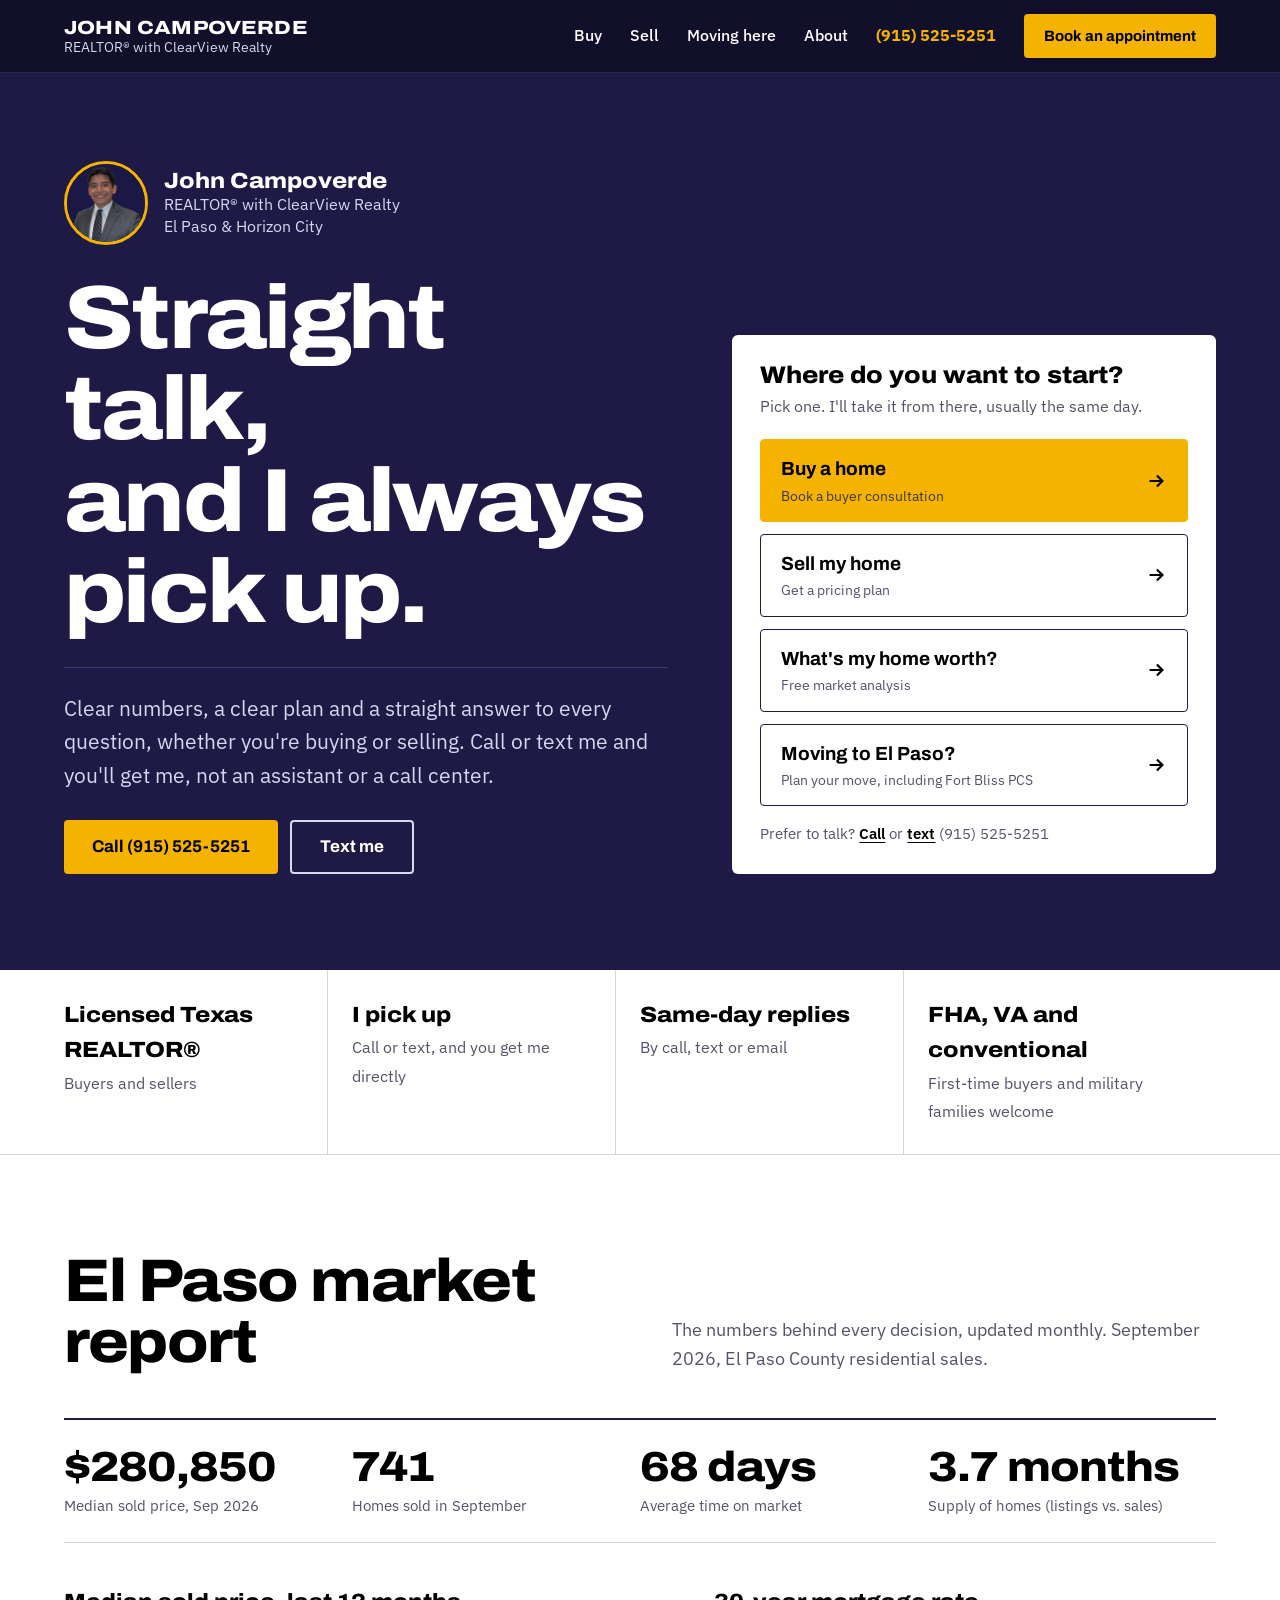
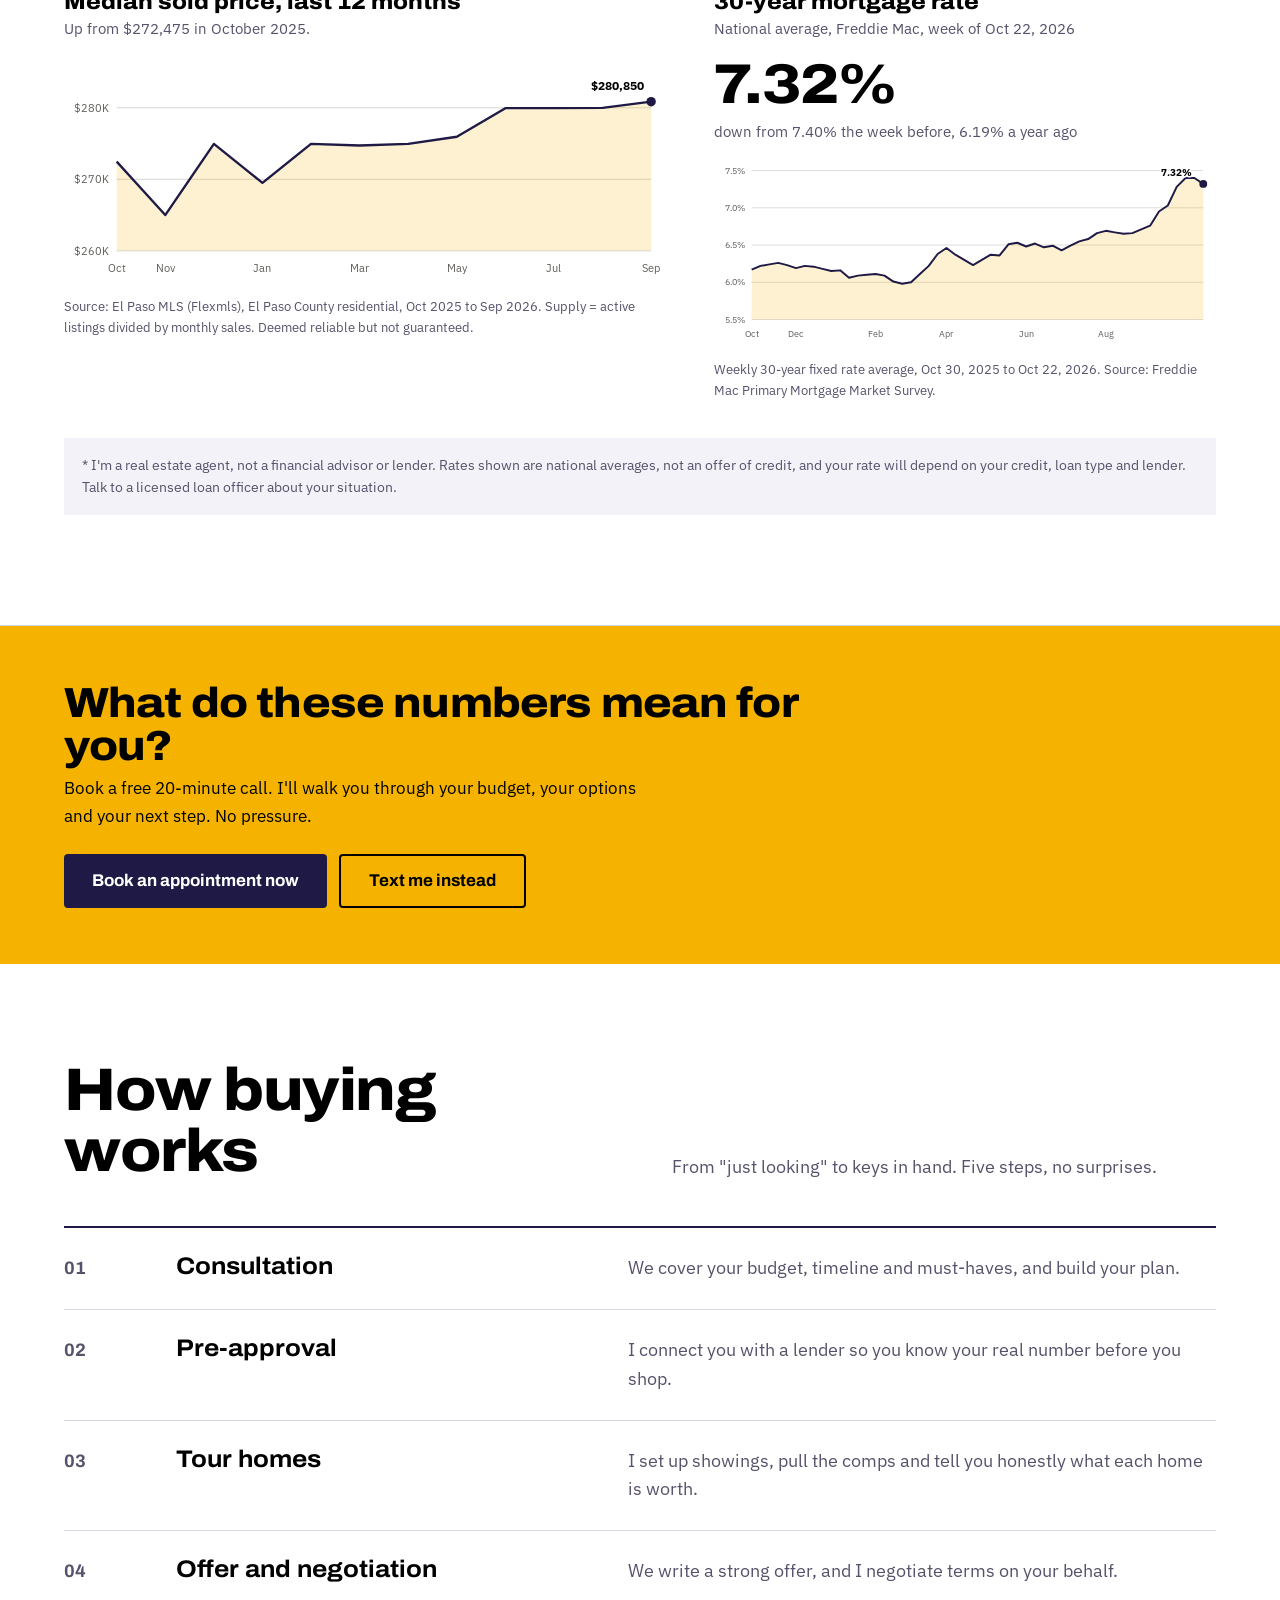
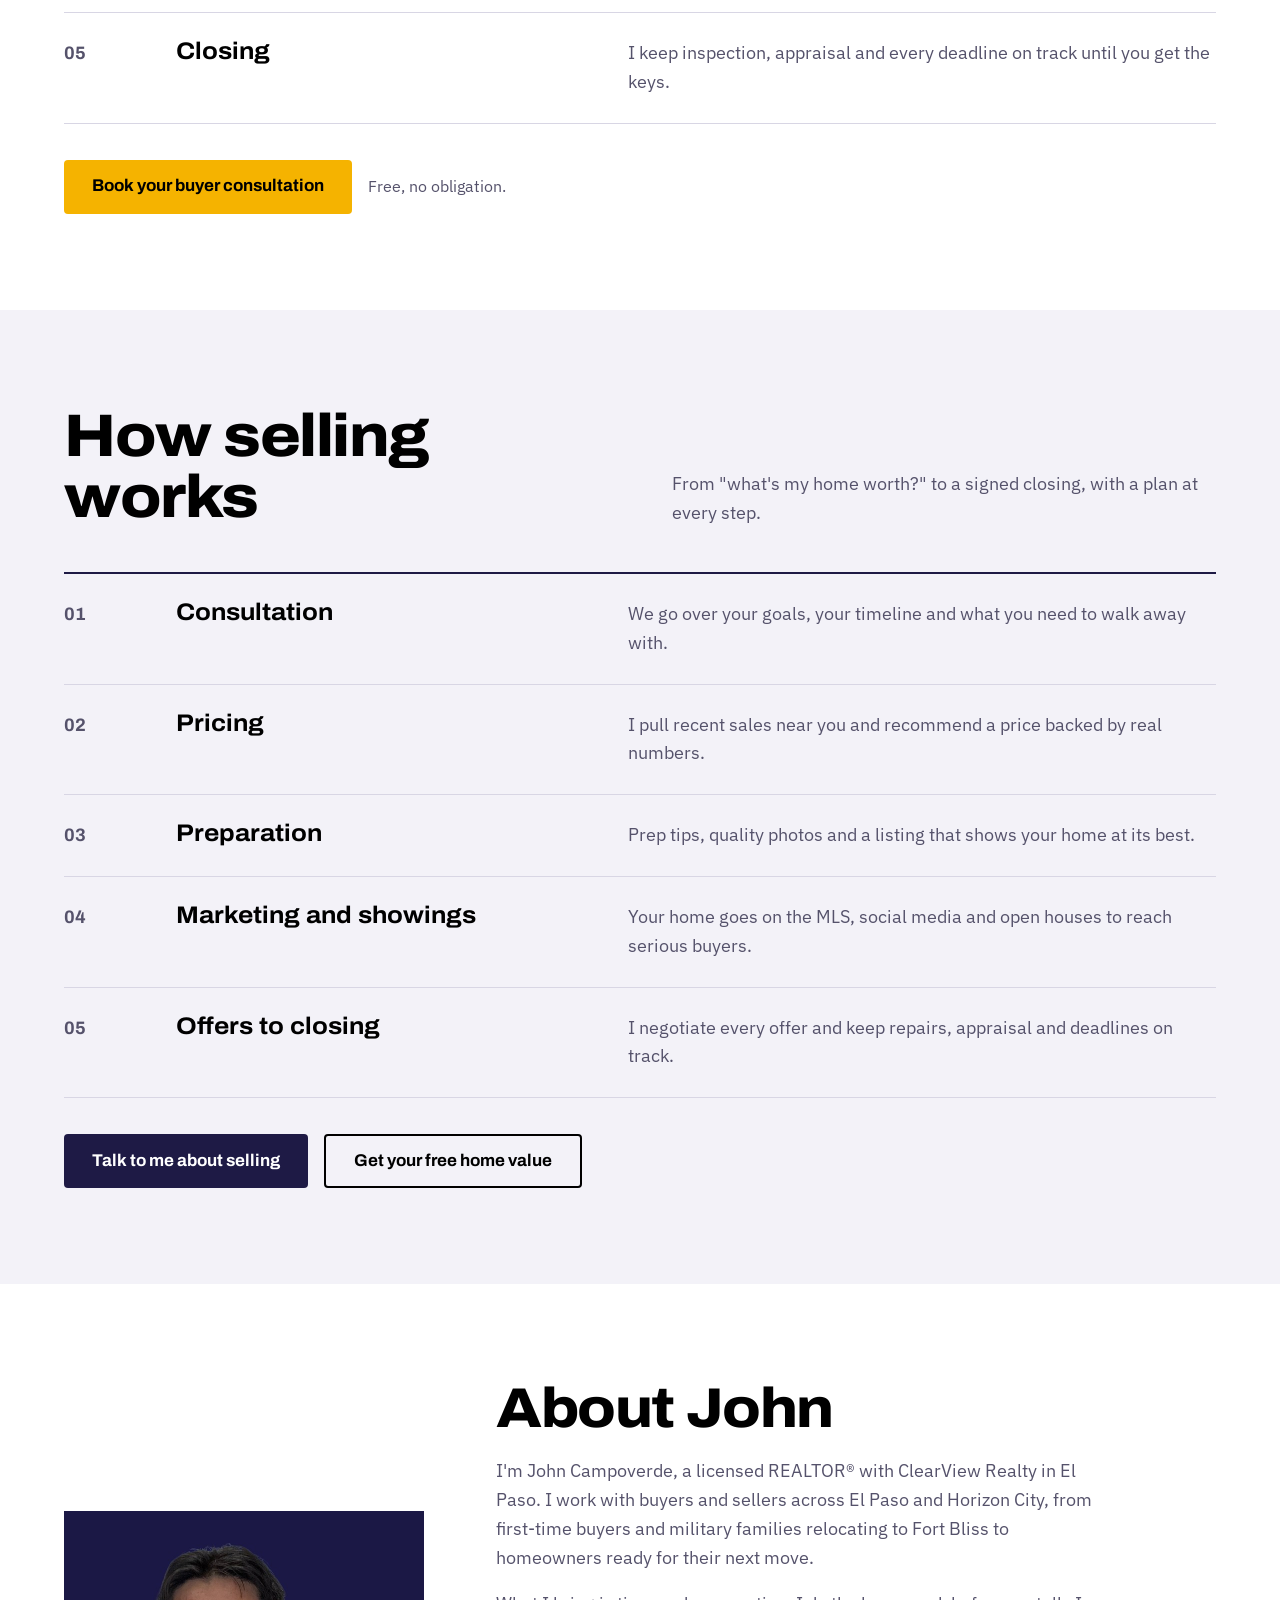
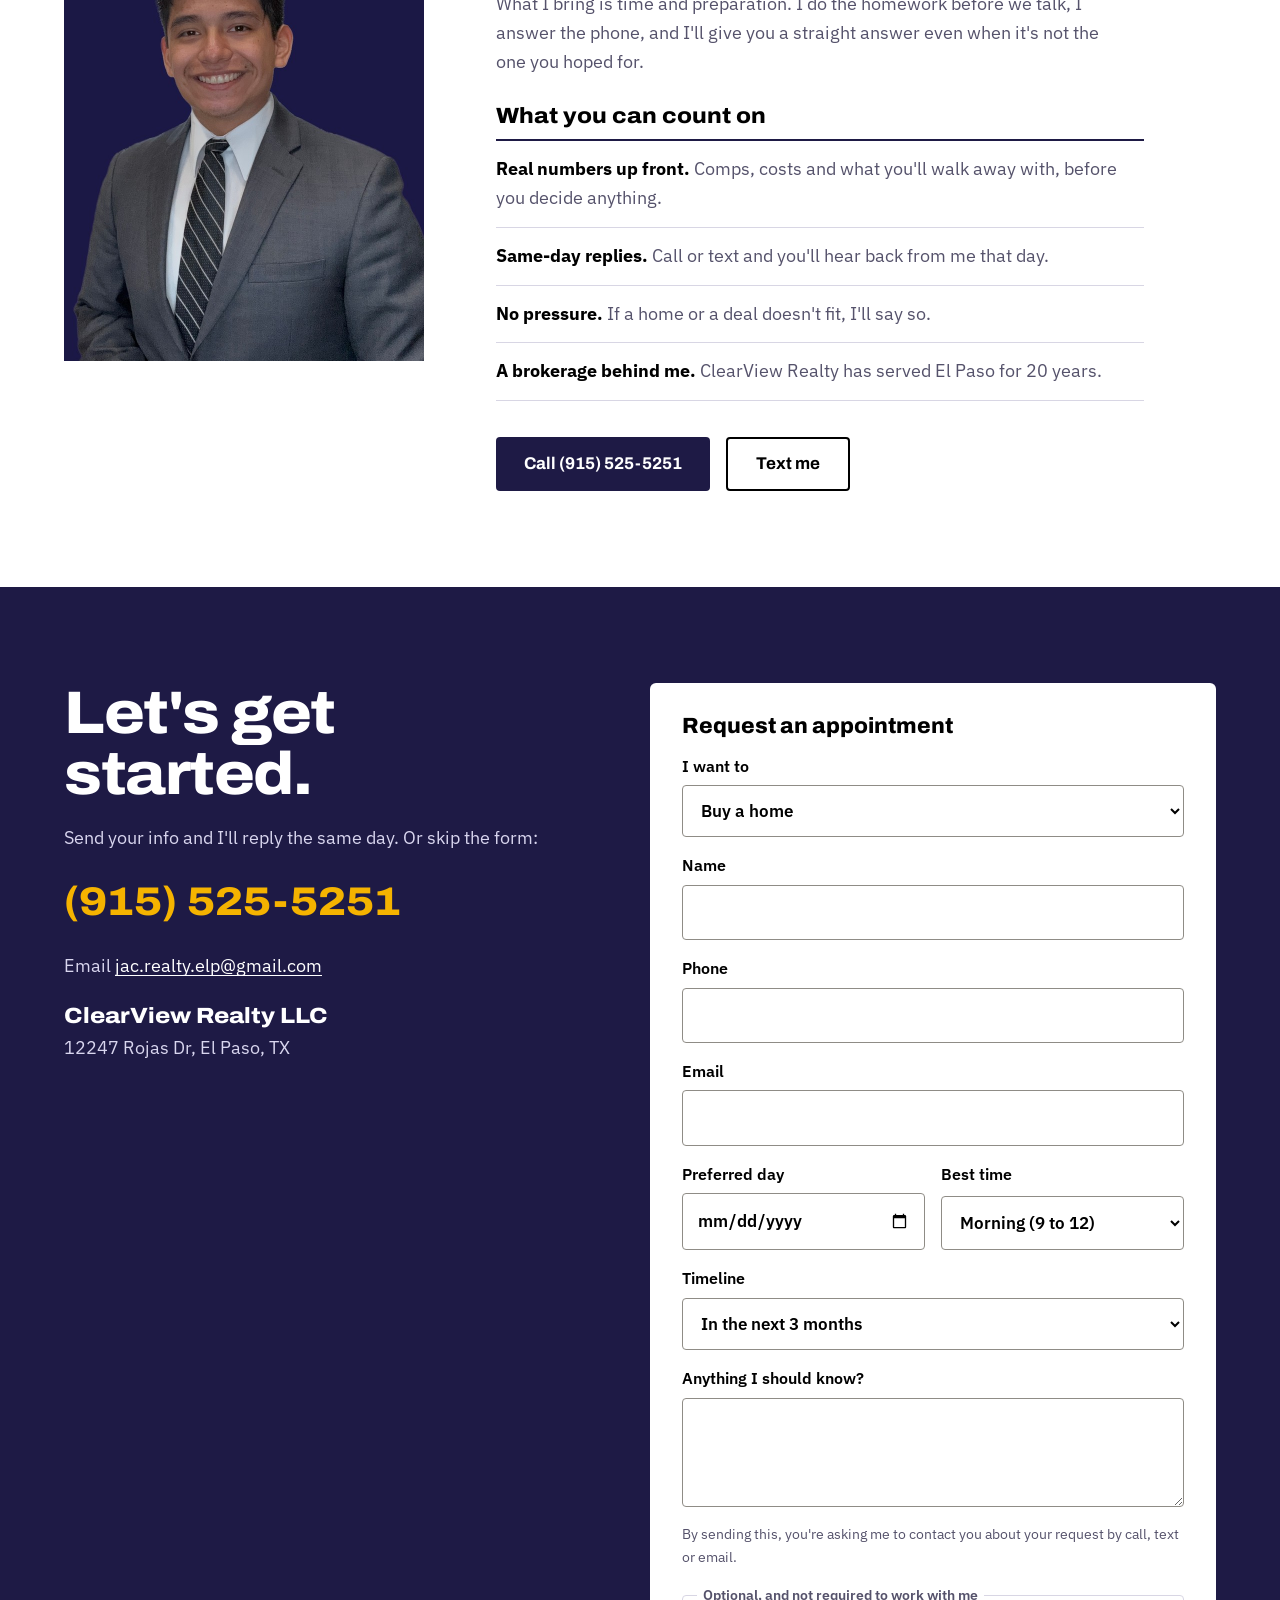
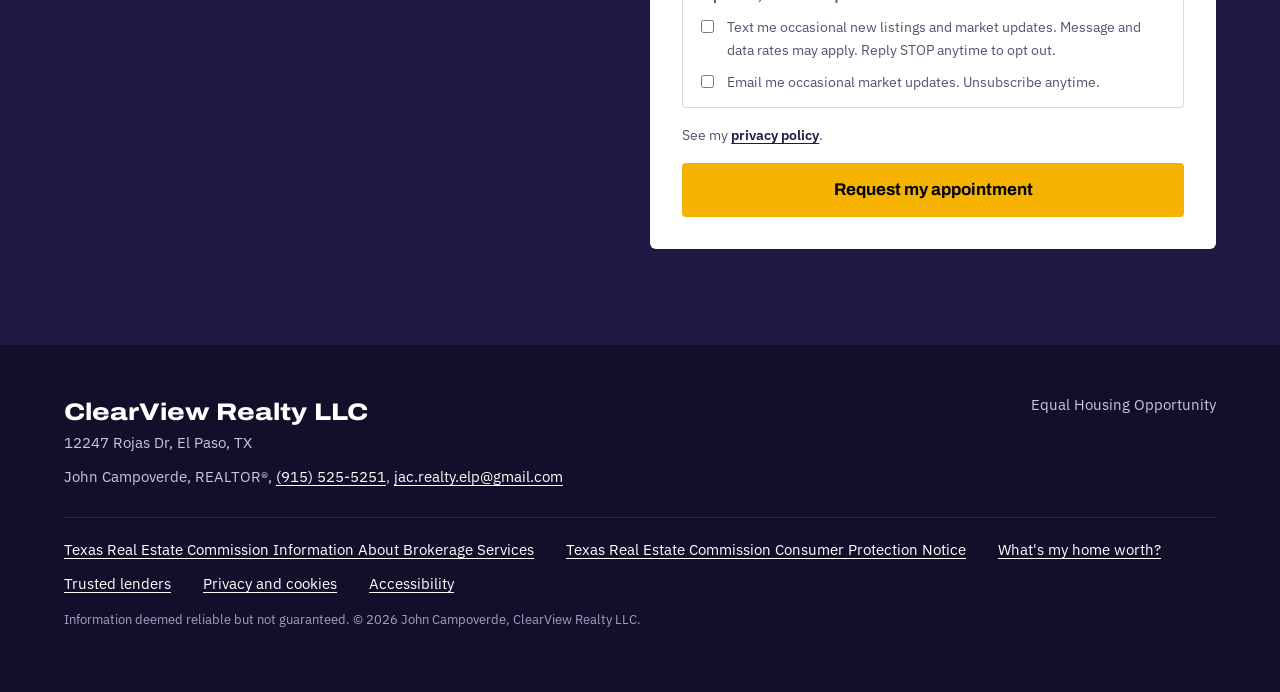
==== index.html @ 7294547d "Merge stage-1-human into stage-2-pathways Co-Authored-By: Claude Opus 5.5 <noreply@anthropic.com> Cl" ====
<!doctype html>
<html lang="en">
<head>
<meta charset="utf-8">
<meta name="viewport" content="width=device-width, initial-scale=1">
<title>John Campoverde | El Paso REALTOR® | ClearView Realty</title>
<meta name="description" content="John Campoverde, REALTOR® with ClearView Realty, helps buyers and sellers across El Paso and Horizon City. Call or text (915) 525-5251.">
<meta name="theme-color" content="#1E1A45">
<link rel="canonical" href="https://campoverdeestates.com/">
<meta property="og:title" content="John Campoverde, REALTOR® with ClearView Realty">
<meta property="og:description" content="Buying or selling in El Paso? Clear numbers, a clear plan and a straight answer to every question.">
<meta property="og:url" content="https://campoverdeestates.com/">
<meta property="og:type" content="website">
<meta property="og:image" content="https://campoverdeestates.com/headshot.jpg">
<meta property="og:image:alt" content="John Campoverde, REALTOR® with ClearView Realty">
<meta name="twitter:card" content="summary">
<link rel="icon" href="/favicon.svg" type="image/svg+xml">
<script>document.documentElement.classList.add("js")</script>
<link rel="preconnect" href="https://fonts.googleapis.com">
<link rel="preconnect" href="https://fonts.gstatic.com" crossorigin>
<link href="https://fonts.googleapis.com/css2?family=Archivo:wdth,wght@100..125,500..800&family=IBM+Plex+Sans:wght@400;500;600&display=swap" rel="stylesheet">
<script type="application/ld+json">
{
  "@context": "https://schema.org",
  "@type": "RealEstateAgent",
  "name": "John Campoverde, ClearView Realty",
  "telephone": "+1-915-525-5251",
  "image": "https://campoverdeestates.com/headshot.jpg",
  "email": "jac.realty.elp@gmail.com",
  "address": {"@type": "PostalAddress", "streetAddress": "12247 Rojas Dr", "addressLocality": "El Paso", "addressRegion": "TX", "addressCountry": "US"},
  "areaServed": ["El Paso, TX", "Horizon City, TX"],
  "url": "https://campoverdeestates.com/",
  "parentOrganization": {"@type": "RealEstateAgent", "name": "ClearView Realty", "url": "https://www.clearviewep.com/"}
}
</script>
<style>
:root{
  --black:#000000;
  --white:#ffffff;
  --stone:#F3F2F8;
  --rule:#d8d6e4;
  --gray:#55526b;
  --go:#f5b300;
  --go-hover:#ffc533;
  --indigo:#1E1A45;
  --deep:#120F2B;
  --lav:#d9d6ef;
}
*{box-sizing:border-box}
html{scroll-behavior:smooth}
@media (prefers-reduced-motion:reduce){html{scroll-behavior:auto}}
body{margin:0;font-family:'IBM Plex Sans',system-ui,sans-serif;font-size:18px;line-height:1.6;color:var(--black);background:var(--white)}
h1,h2,h3{font-family:'Archivo','IBM Plex Sans',sans-serif;margin:0;line-height:1.02}
a{color:var(--black);text-underline-offset:3px}
:focus-visible{outline:3px solid var(--go);outline-offset:3px}
.wrap{max-width:1200px;margin:0 auto;padding:0 24px}
.skip{position:absolute;left:-999px}.skip:focus{left:12px;top:12px;background:#fff;padding:8px 12px;z-index:30}

.btn{display:inline-flex;align-items:center;justify-content:center;min-height:54px;padding:10px 28px;font-family:'Archivo',sans-serif;font-weight:700;font-size:17px;text-decoration:none;border:0;border-radius:4px;cursor:pointer;text-align:center;line-height:1.2}
.btn-go{background:var(--go);color:var(--black)}
.btn-go:hover{background:var(--go-hover)}
.btn-black{background:var(--indigo);color:var(--white)}
.btn-black:hover{background:#2E2866}

header{background:var(--deep);color:var(--white);position:sticky;top:0;z-index:20;border-bottom:1px solid #2a2552}
.nav{display:flex;align-items:center;justify-content:space-between;gap:20px;min-height:72px;flex-wrap:wrap}
.brand{color:var(--white);text-decoration:none;display:flex;flex-direction:column;line-height:1.15}
.brand strong{font-family:'Archivo',sans-serif;font-stretch:118%;font-weight:800;font-size:19px;letter-spacing:.01em}
.brand span{font-size:14px;color:var(--lav)}
.nav nav{display:flex;align-items:center;gap:28px}
.nav nav a.link{color:var(--white);text-decoration:none;font-size:16px;font-weight:500}
.nav nav a.link:hover{text-decoration:underline}
.nav nav a.phone-link{font-weight:700;color:var(--go)}
.nav .btn{min-height:44px;padding:8px 20px;font-size:15px}

.hero{background:var(--indigo);color:var(--white);padding:88px 0 96px}
.hero .wrap{display:grid;grid-template-columns:minmax(0,1.25fr) minmax(0,1fr);gap:64px;align-items:end}
@media (max-width:900px){.hero .wrap{grid-template-columns:1fr;gap:44px}}
.hero h1{font-stretch:112%;font-weight:800;font-size:clamp(46px,7vw,92px);letter-spacing:-.03em}
.hero .lead{font-size:clamp(18px,1.8vw,21px);color:var(--lav);max-width:32em;margin:28px 0 0;padding-top:24px;border-top:1px solid #3b3670}
.byline{display:flex;align-items:center;gap:16px;margin-bottom:28px}
.byline img{width:84px;height:84px;border-radius:50%;object-fit:cover;object-position:50% 22%;border:3px solid var(--go);flex:0 0 auto}
.byline strong{display:block;font-family:'Archivo',sans-serif;font-stretch:112%;font-weight:800;font-size:22px;line-height:1.15}
.byline span{display:block;color:var(--lav);font-size:16px;line-height:1.35}
.hero-acts{display:flex;flex-wrap:wrap;gap:12px;margin-top:28px}
.btn-ghost{background:transparent;color:var(--white);border:2px solid var(--lav)}
.btn-ghost:hover{background:rgba(255,255,255,.08)}
@media (max-width:760px){.hero{padding:40px 0 56px}.byline img{width:72px;height:72px}.hero-acts .btn{white-space:nowrap;padding:10px 16px}.hero-acts .btn-go{flex:1}}

.quick{background:var(--white);color:var(--black);border-radius:6px;padding:28px}
.quick h2{font-size:24px;font-weight:800;font-stretch:110%}
.quick p{margin:6px 0 20px;color:var(--gray);font-size:16px}
.choices{display:grid;gap:12px}
.choice{display:flex;align-items:center;justify-content:space-between;gap:16px;min-height:64px;padding:14px 20px;border:1.5px solid var(--indigo);border-radius:4px;text-decoration:none;color:var(--black);font-family:'Archivo',sans-serif;font-weight:700;font-size:19px;background:var(--white)}
.choice small{display:block;font-family:'IBM Plex Sans',sans-serif;font-weight:400;font-size:14px;color:var(--gray)}
.choice:hover{background:var(--stone)}
.choice.primary{background:var(--go);border-color:var(--go)}
.choice.primary small{color:#3d3a33}
.choice.primary:hover{background:var(--go-hover)}
.choice svg{flex:0 0 22px;width:22px;height:22px}
.quick .call{margin-top:16px;margin-bottom:0;font-size:15px;color:var(--gray)}
.quick .call a{font-weight:600;color:var(--black)}

.facts{border-bottom:1px solid var(--rule)}
.facts ul{list-style:none;margin:0;padding:0;display:grid;grid-template-columns:repeat(auto-fit,minmax(220px,1fr))}
.facts li{padding:28px 24px 28px 0;border-right:1px solid var(--rule);margin-right:24px}
.facts li:last-child{border-right:0}
@media (max-width:700px){.facts li{border-right:0;border-bottom:1px solid var(--rule);margin-right:0}.facts li:last-child{border-bottom:0}}
.facts b{display:block;font-family:'Archivo',sans-serif;font-stretch:112%;font-size:22px;font-weight:800}
.facts span{color:var(--gray);font-size:16px}


/* market report */
.market{border-bottom:1px solid var(--rule)}
.stats{display:grid;grid-template-columns:repeat(auto-fit,minmax(200px,1fr));gap:0;border-top:2px solid var(--indigo);margin-bottom:48px}
.stat{padding:24px 24px 24px 0;border-bottom:1px solid var(--rule)}
.stat b{display:block;font-family:'Archivo',sans-serif;font-stretch:112%;font-weight:800;font-size:clamp(30px,3.6vw,42px);letter-spacing:-.02em;line-height:1.1}
.stat span{display:block;color:var(--gray);font-size:15px;margin-top:4px}
.charts{display:grid;grid-template-columns:minmax(0,1.2fr) minmax(0,1fr);gap:48px}
@media (max-width:900px){.charts{grid-template-columns:1fr}}
.charts h3{font-size:22px;font-weight:800;font-stretch:108%;margin-bottom:4px}
.charts .note{color:var(--gray);font-size:15px;margin:0 0 16px}
.rate{font-family:'Archivo',sans-serif;font-stretch:112%;font-weight:800;font-size:clamp(40px,5vw,56px);letter-spacing:-.02em;line-height:1}
.rate small{display:block;margin-top:8px;line-height:1.4;font-family:'IBM Plex Sans',sans-serif;font-size:15px;font-weight:400;color:var(--gray);letter-spacing:0;margin-left:0}
.why{margin:18px 0 0;padding-left:20px;color:var(--gray);font-size:16px}
.why li{margin-bottom:8px}
.fred{width:100%;height:auto;display:block;margin-top:16px;border:1px solid var(--rule)}
.source{font-size:13px;color:var(--gray);margin:14px 0 0}
.disclaimer{margin-top:36px;padding:16px 18px;background:var(--stone);font-size:14px;color:var(--gray)}


/* motion: three deliberate moments, all off for reduced motion and without JS */
.reveal span{display:block}
.choice svg{transition:transform .18s ease}
.choice:hover svg,.choice:focus-visible svg{transform:translateX(4px)}
@media (prefers-reduced-motion:no-preference){
  .js .reveal span{opacity:0;transform:translateY(28px);animation:rise .7s cubic-bezier(.2,.7,.2,1) forwards}
  .js .reveal span:nth-child(2){animation-delay:.12s}
  .js .reveal span:nth-child(3){animation-delay:.24s}
  .js .slide-in{opacity:0;transform:translateY(20px);animation:rise .7s cubic-bezier(.2,.7,.2,1) .45s forwards}
  @keyframes rise{to{opacity:1;transform:none}}
  .js .draw-line{stroke-dasharray:1;stroke-dashoffset:1;transition:stroke-dashoffset 1.6s cubic-bezier(.4,0,.2,1)}
  .js .draw-area{opacity:0;transition:opacity .8s ease .9s}
  .js .draw-dot{opacity:0;transition:opacity .3s ease 1.5s}
  .js .in-view .draw-line{stroke-dashoffset:0}
  .js .in-view .draw-area,.js .in-view .draw-dot{opacity:1}
}

section{padding:96px 0}
@media (max-width:760px){section{padding:64px 0}.head{margin-bottom:28px}}
.head{display:grid;grid-template-columns:minmax(0,1fr) minmax(0,1fr);gap:24px 64px;align-items:end;margin-bottom:44px}
@media (max-width:800px){.head{grid-template-columns:1fr}}
.head h2{font-stretch:110%;font-weight:800;font-size:clamp(36px,5vw,60px);letter-spacing:-.025em}
.head p{margin:0;color:var(--gray);max-width:30em}
.process{list-style:none;margin:0;padding:0;border-top:2px solid var(--indigo);counter-reset:n}
.process li{counter-increment:n;display:grid;grid-template-columns:80px minmax(0,1fr) minmax(0,1.4fr);gap:8px 32px;padding:26px 0;border-bottom:1px solid var(--rule);align-items:baseline}
.process li::before{content:counter(n,decimal-leading-zero);font-family:'Archivo',sans-serif;font-weight:700;font-size:18px;color:var(--gray)}
.process h3{font-size:24px;font-weight:700;font-stretch:108%}
.process p{margin:0;color:var(--gray)}
@media (max-width:700px){.process li{grid-template-columns:48px minmax(0,1fr)}.process p{grid-column:2}}
.after{margin-top:36px;display:flex;gap:16px;align-items:center;flex-wrap:wrap}
.after span{color:var(--gray);font-size:16px}
.alt{background:var(--stone)}

.about .wrap{display:grid;grid-template-columns:minmax(0,360px) minmax(0,1fr);gap:72px;align-items:center}
@media (max-width:800px){.about .wrap{grid-template-columns:1fr;gap:36px}}
.portrait{aspect-ratio:4/5;background:var(--indigo);color:#fff;display:flex;align-items:center;justify-content:center;font-family:'Archivo',sans-serif;font-stretch:125%;font-weight:800;font-size:72px;max-width:360px}
.portrait img{width:100%;height:100%;object-fit:cover;display:block}
.about h2{font-stretch:110%;font-weight:800;font-size:clamp(36px,5vw,56px);letter-spacing:-.025em;margin-bottom:20px}
.about p{color:var(--gray);max-width:34em}
.count-on{font-size:22px;font-weight:800;font-stretch:108%;margin:28px 0 12px}
.promises{list-style:none;margin:0;padding:0;border-top:2px solid var(--indigo);max-width:36em}
.promises li{padding:14px 0;border-bottom:1px solid var(--rule);color:var(--gray)}
.promises b{color:var(--black)}

.contact{background:var(--indigo);color:var(--white)}
.contact .wrap{display:grid;grid-template-columns:minmax(0,1fr) minmax(0,1.1fr);gap:72px}
@media (max-width:860px){.contact .wrap{grid-template-columns:1fr;gap:40px}}
.contact h2{font-stretch:110%;font-weight:800;font-size:clamp(36px,5vw,60px);letter-spacing:-.025em}
.contact p{color:var(--lav)}
.contact a{color:var(--white)}
form a{color:var(--indigo)!important;font-weight:600}
.phone{display:block;font-family:'Archivo',sans-serif;font-stretch:112%;font-weight:800;font-size:clamp(30px,3.6vw,40px);text-decoration:none;color:var(--go)!important;margin:18px 0 10px}
form{background:var(--white);color:var(--black);border-radius:6px;padding:32px;display:grid;gap:16px}
form h3{font-size:22px;font-weight:800}
label{display:grid;gap:6px;font-weight:600;font-size:16px}
input,select,textarea{font:inherit;font-size:17px;padding:13px 14px;border:1.5px solid #8f8c86;border-radius:4px;width:100%;background:#fff;color:var(--black)}
input:focus,select:focus,textarea:focus{border-color:var(--black);outline:3px solid var(--go);outline-offset:0}
.consent{display:flex;gap:10px;align-items:flex-start;font-weight:400;font-size:14px;color:var(--gray)}
.consent input{width:auto;margin-top:4px}
.consent-note,.contact form .consent-note{margin:0;font-size:14px;color:var(--gray)}
.optin{border:1px solid var(--rule);border-radius:4px;padding:10px 14px 14px;margin:0;display:grid;gap:10px}
.optin legend{font-size:14px;font-weight:600;color:var(--gray);padding:0 6px}
.hidden{display:none}

footer{background:var(--deep);color:#c9c6e0;padding:48px 0 120px;font-size:15px}
footer a{color:var(--white)}
.foot{display:flex;flex-wrap:wrap;justify-content:space-between;gap:24px}
.broker{font-family:'Archivo',sans-serif;font-stretch:118%;font-weight:800;font-size:24px;color:var(--white)}
.trec{margin-top:28px;padding-top:20px;border-top:1px solid #2a2552;display:flex;flex-wrap:wrap;gap:10px 32px}
.legal{margin-top:14px;font-size:13px;color:#a4a0c4}

.bar{position:fixed;left:0;right:0;bottom:0;z-index:25;display:none;gap:8px;padding:10px 12px calc(10px + env(safe-area-inset-bottom));background:var(--white);border-top:1px solid var(--rule)}
.bar .btn{flex:1;min-height:50px;padding:8px 10px;font-size:16px}
.bar .btn-go{flex:1.6}
@media (max-width:760px){.bar{display:flex}.nav nav a.link,.nav nav .btn{display:none}.float{display:none!important}}

/* floating book-now button (desktop): shows after the hero, hides at the form */
.float{position:fixed;right:24px;bottom:24px;z-index:25;display:flex;align-items:center;gap:10px;min-height:58px;padding:0 26px 0 20px;border-radius:999px;background:var(--go);color:#000;text-decoration:none;font-family:'Archivo',sans-serif;font-weight:800;font-size:17px;box-shadow:0 10px 30px rgba(18,15,43,.35);opacity:0;transform:translateY(16px);pointer-events:none;visibility:hidden;transition:opacity .25s ease,transform .25s ease,background .15s,visibility .25s}
.float:hover{background:var(--go-hover)}
.float.show{opacity:1;transform:none;pointer-events:auto;visibility:visible}
.float .dot{width:10px;height:10px;border-radius:50%;background:#1a7f37;box-shadow:0 0 0 0 rgba(26,127,55,.6)}


/* call-to-action band */
.band{background:var(--go);color:#000;padding:56px 0}
.band .wrap{display:flex;flex-wrap:wrap;align-items:center;justify-content:space-between;gap:24px 48px}
.band h2{font-stretch:110%;font-weight:800;font-size:clamp(28px,3.6vw,42px);letter-spacing:-.02em;max-width:18em}
.band p{margin:8px 0 0;font-size:17px;max-width:34em}
.band .acts{display:flex;gap:12px;flex-wrap:wrap}
.band .btn-black{min-width:220px}
.btn-line{background:transparent;color:#000;border:2px solid #000}
.btn-line:hover{background:rgba(0,0,0,.06)}
.when{display:grid;grid-template-columns:1fr 1fr;gap:16px}
@media (max-width:480px){.when{grid-template-columns:1fr}}
@media (min-width:761px){footer{padding-bottom:48px}}
</style>
</head>
<body>
<a class="skip" href="#main">Skip to content</a>

<header>
  <div class="wrap nav">
    <a class="brand" href="#top"><strong>JOHN CAMPOVERDE</strong><span>REALTOR® with ClearView Realty</span></a>
    <nav aria-label="Main">
            <a class="link" href="/buy.html">Buy</a>
      <a class="link" href="/sell.html">Sell</a>
      <a class="link" href="/relocate.html">Moving here</a>
      <a class="link" href="#about">About</a>
      <a class="link phone-link" href="tel:+19155255251">(915) 525-5251</a>
      <a class="btn btn-go" href="#contact" data-goal="Buy a home">Book an appointment</a>
    </nav>
  </div>
</header>

<main id="main">
  <div class="hero" id="top">
    <div class="wrap">
      <div>
        <div class="byline">
          <img src="headshot.jpg" alt="John Campoverde" width="720" height="900" fetchpriority="high">
          <div><strong>John Campoverde</strong><span>REALTOR® with ClearView Realty</span><span>El Paso &amp; Horizon City</span></div>
        </div>
        <h1 class="reveal"><span>Straight talk,</span> <span>and I always</span> <span>pick up.</span></h1>
        <p class="lead">Clear numbers, a clear plan and a straight answer to every question, whether you're buying or selling. Call or text me and you'll get me, not an assistant or a call center.</p>
        <div class="hero-acts"><a class="btn btn-go" href="tel:+19155255251">Call (915) 525-5251</a><a class="btn btn-ghost" href="sms:+19155255251">Text me</a></div>
      </div>
      <div class="quick slide-in">
        <h2>Where do you want to start?</h2>
        <p>Pick one. I'll take it from there, usually the same day.</p>
        <div class="choices">
          <a class="choice primary" href="/buy.html"><span>Buy a home<small>Book a buyer consultation</small></span><svg viewBox="0 0 24 24" fill="none" stroke="currentColor" stroke-width="2.4" aria-hidden="true"><path d="M5 12h14M13 6l6 6-6 6"/></svg></a>
          <a class="choice" href="/sell.html"><span>Sell my home<small>Get a pricing plan</small></span><svg viewBox="0 0 24 24" fill="none" stroke="currentColor" stroke-width="2.4" aria-hidden="true"><path d="M5 12h14M13 6l6 6-6 6"/></svg></a>
          <a class="choice" href="/home-value.html"><span>What's my home worth?<small>Free market analysis</small></span><svg viewBox="0 0 24 24" fill="none" stroke="currentColor" stroke-width="2.4" aria-hidden="true"><path d="M5 12h14M13 6l6 6-6 6"/></svg></a>
          <a class="choice" href="/relocate.html"><span>Moving to El Paso?<small>Plan your move, including Fort Bliss PCS</small></span><svg viewBox="0 0 24 24" fill="none" stroke="currentColor" stroke-width="2.4" aria-hidden="true"><path d="M5 12h14M13 6l6 6-6 6"/></svg></a>
        </div>
        <p class="call">Prefer to talk? <a href="tel:+19155255251">Call</a> or <a href="sms:+19155255251">text</a> (915) 525-5251</p>
      </div>
    </div>
  </div>

  <div class="facts">
    <div class="wrap">
      <ul>
        <li><b>Licensed Texas REALTOR®</b><span>Buyers and sellers</span></li>
        <li><b>I pick up</b><span>Call or text, and you get me directly</span></li>
        <li><b>Same-day replies</b><span>By call, text or email</span></li>
        <li><b>FHA, VA and conventional</b><span>First-time buyers and military families welcome</span></li>
      </ul>
    </div>
  </div>


  <section class="market" id="market">
    <div class="wrap">
      <div class="head">
        <h2>El Paso market report</h2>
        <p>The numbers behind every decision, updated monthly. September 2026, El Paso County residential sales.</p>
      </div>
      <div class="stats">
        <div class="stat"><b data-count="280850" data-prefix="$">$280,850</b><span>Median sold price, Sep 2026</span></div>
        <div class="stat"><b data-count="741">741</b><span>Homes sold in September</span></div>
        <div class="stat"><b data-count="68" data-suffix=" days">68 days</b><span>Average time on market</span></div>
        <div class="stat"><b data-count="3.7" data-decimals="1" data-suffix=" months">3.7 months</b><span>Supply of homes (listings vs. sales)</span></div>
      </div>
      <div class="charts">
        <div>
          <h3>Median sold price, last 12 months</h3>
          <p class="note">Up from $272,475 in October 2025.</p>
          <svg viewBox="0 0 640 240" role="img" aria-label="Median sold price in El Paso County rose from $272,475 in October 2025 to $280,850 in September 2026." style="width:100%;height:auto;display:block;font-family:IBM Plex Sans,system-ui,sans-serif"><line x1="56" x2="624" y1="206.0" y2="206.0" stroke="#d6d4cf" stroke-width="1"/><text x="48" y="210.0" text-anchor="end" font-size="12" fill="#5f5d58">$260K</text><line x1="56" x2="624" y1="130.0" y2="130.0" stroke="#d6d4cf" stroke-width="1"/><text x="48" y="134.0" text-anchor="end" font-size="12" fill="#5f5d58">$270K</text><line x1="56" x2="624" y1="54.0" y2="54.0" stroke="#d6d4cf" stroke-width="1"/><text x="48" y="58.0" text-anchor="end" font-size="12" fill="#5f5d58">$280K</text><path class="draw-area" d="M56.0,206.0 L56.0,111.2 L107.6,168.0 L159.3,92.4 L210.9,133.8 L262.5,92.4 L314.2,94.1 L365.8,92.4 L417.5,84.8 L469.1,54.4 L520.7,54.4 L572.4,54.0 L624.0,47.5 L624.0,206.0 Z" fill="#f5b300" fill-opacity=".18"/><polyline class="draw-line" pathLength="1" points="56.0,111.2 107.6,168.0 159.3,92.4 210.9,133.8 262.5,92.4 314.2,94.1 365.8,92.4 417.5,84.8 469.1,54.4 520.7,54.4 572.4,54.0 624.0,47.5" fill="none" stroke="#1E1A45" stroke-width="2.5" stroke-linejoin="round"/><circle class="draw-dot" cx="624.0" cy="47.5" r="5" fill="#1E1A45"/><text x="616.0" y="35.5" text-anchor="end" font-size="13" font-weight="700" fill="#000">$280,850</text><text x="56.0" y="228" text-anchor="middle" font-size="12" fill="#5f5d58">Oct</text><text x="107.6" y="228" text-anchor="middle" font-size="12" fill="#5f5d58">Nov</text><text x="210.9" y="228" text-anchor="middle" font-size="12" fill="#5f5d58">Jan</text><text x="314.2" y="228" text-anchor="middle" font-size="12" fill="#5f5d58">Mar</text><text x="417.5" y="228" text-anchor="middle" font-size="12" fill="#5f5d58">May</text><text x="520.7" y="228" text-anchor="middle" font-size="12" fill="#5f5d58">Jul</text><text x="624.0" y="228" text-anchor="middle" font-size="12" fill="#5f5d58">Sep</text></svg>
          <p class="source">Source: El Paso MLS (Flexmls), El Paso County residential, Oct 2025 to Sep 2026. Supply = active listings divided by monthly sales. Deemed reliable but not guaranteed.</p>
        </div>
        <div>
          <h3>30-year mortgage rate</h3>
          <p class="note">National average, Freddie Mac, week of Oct 22, 2026</p>
          <div class="rate">7.32%<small>down from 7.40% the week before, 6.19% a year ago</small></div>
          <svg class="ratechart" viewBox="0 0 640 240" role="img" aria-label="The 30-year fixed mortgage rate rose from 6.17% in late October 2025, dipped to 5.98% in February 2026, then climbed to 7.40% in October before easing to 7.32% on October 22, 2026." style="width:100%;height:auto;display:block;margin-top:16px;font-family:IBM Plex Sans,system-ui,sans-serif"><line x1="48" x2="624" y1="206.0" y2="206.0" stroke="#d6d4cf" stroke-width="1"/><text x="40" y="210.0" text-anchor="end" font-size="12" fill="#5f5d58">5.5%</text><line x1="48" x2="624" y1="158.5" y2="158.5" stroke="#d6d4cf" stroke-width="1"/><text x="40" y="162.5" text-anchor="end" font-size="12" fill="#5f5d58">6.0%</text><line x1="48" x2="624" y1="111.0" y2="111.0" stroke="#d6d4cf" stroke-width="1"/><text x="40" y="115.0" text-anchor="end" font-size="12" fill="#5f5d58">6.5%</text><line x1="48" x2="624" y1="63.5" y2="63.5" stroke="#d6d4cf" stroke-width="1"/><text x="40" y="67.5" text-anchor="end" font-size="12" fill="#5f5d58">7.0%</text><line x1="48" x2="624" y1="16.0" y2="16.0" stroke="#d6d4cf" stroke-width="1"/><text x="40" y="20.0" text-anchor="end" font-size="12" fill="#5f5d58">7.5%</text><path class="draw-area" d="M48.0,206.0 L48.0,142.4 L59.3,137.6 L70.6,135.7 L81.9,133.8 L93.2,136.6 L104.5,140.4 L115.8,137.6 L127.1,138.6 L138.4,141.4 L149.6,144.2 L160.9,143.3 L172.2,152.8 L183.5,150.0 L194.8,149.0 L206.1,148.0 L217.4,150.0 L228.7,157.6 L240.0,160.4 L251.3,158.5 L262.6,148.0 L273.9,137.6 L285.2,122.4 L296.5,114.8 L307.8,123.3 L319.1,130.0 L330.4,136.6 L341.6,130.0 L352.9,123.3 L364.2,124.3 L375.5,110.1 L386.8,108.1 L398.1,112.9 L409.4,109.1 L420.7,113.9 L432.0,111.9 L443.3,117.7 L454.6,111.9 L465.9,106.3 L477.2,103.4 L488.5,95.8 L499.8,92.9 L511.1,94.9 L522.4,96.7 L533.6,95.8 L544.9,91.0 L556.2,86.3 L567.5,68.2 L578.8,60.6 L590.1,36.9 L601.4,25.5 L612.7,25.5 L624.0,33.1 L624.0,206.0 Z" fill="#f5b300" fill-opacity=".18"/><polyline class="draw-line" pathLength="1" points="48.0,142.4 59.3,137.6 70.6,135.7 81.9,133.8 93.2,136.6 104.5,140.4 115.8,137.6 127.1,138.6 138.4,141.4 149.6,144.2 160.9,143.3 172.2,152.8 183.5,150.0 194.8,149.0 206.1,148.0 217.4,150.0 228.7,157.6 240.0,160.4 251.3,158.5 262.6,148.0 273.9,137.6 285.2,122.4 296.5,114.8 307.8,123.3 319.1,130.0 330.4,136.6 341.6,130.0 352.9,123.3 364.2,124.3 375.5,110.1 386.8,108.1 398.1,112.9 409.4,109.1 420.7,113.9 432.0,111.9 443.3,117.7 454.6,111.9 465.9,106.3 477.2,103.4 488.5,95.8 499.8,92.9 511.1,94.9 522.4,96.7 533.6,95.8 544.9,91.0 556.2,86.3 567.5,68.2 578.8,60.6 590.1,36.9 601.4,25.5 612.7,25.5 624.0,33.1" fill="none" stroke="#1E1A45" stroke-width="2.5" stroke-linejoin="round"/><circle class="draw-dot" cx="624.0" cy="33.1" r="5" fill="#1E1A45"/><text class="draw-dot" x="610.0" y="23.1" text-anchor="end" font-size="13" font-weight="700" fill="#000" stroke="#fff" stroke-width="4" paint-order="stroke">7.32%</text><text x="48.0" y="228" text-anchor="middle" font-size="12" fill="#5f5d58">Oct</text><text x="104.5" y="228" text-anchor="middle" font-size="12" fill="#5f5d58">Dec</text><text x="206.1" y="228" text-anchor="middle" font-size="12" fill="#5f5d58">Feb</text><text x="296.5" y="228" text-anchor="middle" font-size="12" fill="#5f5d58">Apr</text><text x="398.1" y="228" text-anchor="middle" font-size="12" fill="#5f5d58">Jun</text><text x="499.8" y="228" text-anchor="middle" font-size="12" fill="#5f5d58">Aug</text></svg>
          <p class="source">Weekly 30-year fixed rate average, Oct 30, 2025 to Oct 22, 2026. Source: Freddie Mac Primary Mortgage Market Survey.</p>
        </div>
      </div>
      <p class="disclaimer">* I'm a real estate agent, not a financial advisor or lender. Rates shown are national averages, not an offer of credit, and your rate will depend on your credit, loan type and lender. Talk to a licensed loan officer about your situation.</p>
    </div>
  </section>

  <div class="band">
    <div class="wrap">
      <div>
        <h2>What do these numbers mean for you?</h2>
        <p>Book a free 20-minute call. I'll walk you through your budget, your options and your next step. No pressure.</p>
      </div>
      <div class="acts">
        <a class="btn btn-black" href="#contact" data-goal="Buy a home">Book an appointment now</a>
        <a class="btn btn-line" href="sms:+19155255251">Text me instead</a>
      </div>
    </div>
  </div>

  <section id="buying">
    <div class="wrap">
      <div class="head">
        <h2>How buying works</h2>
        <p>From "just looking" to keys in hand. Five steps, no surprises.</p>
      </div>
      <ol class="process">
        <li><h3>Consultation</h3><p>We cover your budget, timeline and must-haves, and build your plan.</p></li>
        <li><h3>Pre-approval</h3><p>I connect you with a lender so you know your real number before you shop.</p></li>
        <li><h3>Tour homes</h3><p>I set up showings, pull the comps and tell you honestly what each home is worth.</p></li>
        <li><h3>Offer and negotiation</h3><p>We write a strong offer, and I negotiate terms on your behalf.</p></li>
        <li><h3>Closing</h3><p>I keep inspection, appraisal and every deadline on track until you get the keys.</p></li>
      </ol>
      <div class="after">
        <a class="btn btn-go" href="/buy.html">Book your buyer consultation</a>
        <span>Free, no obligation.</span>
      </div>
    </div>
  </section>

  <section class="alt" id="selling">
    <div class="wrap">
      <div class="head">
        <h2>How selling works</h2>
        <p>From "what's my home worth?" to a signed closing, with a plan at every step.</p>
      </div>
      <ol class="process">
        <li><h3>Consultation</h3><p>We go over your goals, your timeline and what you need to walk away with.</p></li>
        <li><h3>Pricing</h3><p>I pull recent sales near you and recommend a price backed by real numbers.</p></li>
        <li><h3>Preparation</h3><p>Prep tips, quality photos and a listing that shows your home at its best.</p></li>
        <li><h3>Marketing and showings</h3><p>Your home goes on the MLS, social media and open houses to reach serious buyers.</p></li>
        <li><h3>Offers to closing</h3><p>I negotiate every offer and keep repairs, appraisal and deadlines on track.</p></li>
      </ol>
      <div class="after">
        <a class="btn btn-black" href="/sell.html">Talk to me about selling</a>
        <a class="btn btn-line" href="/home-value.html">Get your free home value</a>
      </div>
    </div>
  </section>

  <section class="about" id="about">
    <div class="wrap">
      <div class="portrait"><img src="headshot.jpg" alt="John Campoverde, REALTOR® with ClearView Realty" width="720" height="900" loading="lazy"></div>
      <div>
        <h2>About John</h2>
        <p>I'm John Campoverde, a licensed REALTOR® with ClearView Realty in El Paso. I work with buyers and sellers across El Paso and Horizon City, from first-time buyers and military families relocating to Fort Bliss to homeowners ready for their next move.</p>
        <p>What I bring is time and preparation. I do the homework before we talk, I answer the phone, and I'll give you a straight answer even when it's not the one you hoped for.</p>
        <h3 class="count-on">What you can count on</h3>
        <ul class="promises">
          <li><b>Real numbers up front.</b> Comps, costs and what you'll walk away with, before you decide anything.</li>
          <li><b>Same-day replies.</b> Call or text and you'll hear back from me that day.</li>
          <li><b>No pressure.</b> If a home or a deal doesn't fit, I'll say so.</li>
          <li><b>A brokerage behind me.</b> ClearView Realty has served El Paso for 20 years.</li>
        </ul>
        <div class="after"><a class="btn btn-black" href="tel:+19155255251">Call (915) 525-5251</a><a class="btn btn-line" href="sms:+19155255251">Text me</a></div>
      </div>
    </div>
  </section>

  <section class="contact" id="contact">
    <div class="wrap">
      <div>
        <h2>Let's get started.</h2>
        <p>Send your info and I'll reply the same day. Or skip the form:</p>
        <a class="phone" href="tel:+19155255251">(915) 525-5251</a>
        <p>Email <a href="mailto:jac.realty.elp@gmail.com">jac.realty.elp@gmail.com</a></p>
        <p><span style="display:block;font-family:Archivo,sans-serif;font-stretch:112%;font-weight:800;font-size:22px;color:#fff">ClearView Realty LLC</span>12247 Rojas Dr, El Paso, TX</p>
      </div>
      <form name="contact" method="POST" action="/thanks.html" data-netlify="true" netlify-honeypot="bot-field" data-lead-type="general">
        <h3>Request an appointment</h3>
        <input type="hidden" name="form-name" value="contact">
        <input type="hidden" name="landing-page"><input type="hidden" name="first-visit"><input type="hidden" name="referrer"><input type="hidden" name="source-page"><input type="hidden" name="utm-source"><input type="hidden" name="utm-medium"><input type="hidden" name="utm-campaign">
        <p class="hidden"><label>Leave this empty <input name="bot-field"></label></p>
        <label>I want to
          <select name="goal" id="goal">
            <option>Buy a home</option>
            <option>Sell a home</option>
            <option>Find out what my home is worth</option>
            <option>Buy and sell</option>
            <option>Move to El Paso</option>
            <option>Something else</option>
          </select>
        </label>
        <label>Name <input name="name" autocomplete="name" required></label>
        <label>Phone <input name="phone" type="tel" autocomplete="tel" required></label>
        <label>Email <input name="email" type="email" autocomplete="email"></label>
        <div class="when">
          <label>Preferred day <input name="preferred-day" type="date" id="pday"></label>
          <label>Best time
            <select name="preferred-time">
              <option>Morning (9 to 12)</option>
              <option>Afternoon (12 to 5)</option>
              <option>Evening (5 to 8)</option>
            </select>
          </label>
        </div>
        <label>Timeline
          <select name="timeline">
            <option>In the next 3 months</option>
            <option>3 to 6 months</option>
            <option>6 months or more</option>
            <option>Just exploring</option>
          </select>
        </label>
        <label>Anything I should know? <textarea name="message" rows="3"></textarea></label>
        <p class="consent-note">By sending this, you're asking me to contact you about your request by call, text or email.</p>
        <fieldset class="optin"><legend>Optional, and not required to work with me</legend>
        <label class="consent"><input type="checkbox" name="marketing-texts" value="yes"> <span>Text me occasional new listings and market updates. Message and data rates may apply. Reply STOP anytime to opt out.</span></label>
        <label class="consent"><input type="checkbox" name="marketing-emails" value="yes"> <span>Email me occasional market updates. Unsubscribe anytime.</span></label>
        </fieldset>
        <p class="consent-note">See my <a href="/privacy.html">privacy policy</a>.</p>
        <button class="btn btn-go" type="submit">Request my appointment</button>
      </form>
    </div>
  </section>
</main>

<footer>
  <div class="wrap">
    <div class="foot">
      <div>
        <div class="broker">ClearView Realty LLC</div>
        <div>12247 Rojas Dr, El Paso, TX</div>
        <div style="margin-top:10px">John Campoverde, REALTOR®, <a href="tel:+19155255251">(915) 525-5251</a>, <a href="mailto:jac.realty.elp@gmail.com">jac.realty.elp@gmail.com</a></div>
      </div>
      <div>Equal Housing Opportunity</div>
    </div>
    <div class="trec">
      <!-- TREC-required links: iabs.pdf and consumer-protection-notice.pdf live in this folder. -->
      <a href="iabs.pdf" target="_blank" rel="noopener">Texas Real Estate Commission Information About Brokerage Services</a>
      <a href="consumer-protection-notice.pdf" target="_blank" rel="noopener">Texas Real Estate Commission Consumer Protection Notice</a>
      <a href="/home-value.html">What's my home worth?</a>
      <a href="/lenders.html">Trusted lenders</a>
      <a href="/privacy.html">Privacy and cookies</a>
      <a href="/accessibility.html">Accessibility</a>
    </div>
    <p class="legal">Information deemed reliable but not guaranteed. © 2026 John Campoverde, ClearView Realty LLC.</p>
  </div>
</footer>

<div class="bar">
  <a class="btn btn-black" href="tel:+19155255251">Call</a>
  <a class="btn btn-black" href="sms:+19155255251">Text</a>
  <a class="btn btn-go" href="#contact" data-goal="Buy a home">Book now</a>
</div>

<a class="float" id="float" href="#contact" data-goal="Buy a home"><span class="dot" aria-hidden="true"></span>Book an appointment now</a>

<script>
// One tap: any button with data-goal pre-fills the form and jumps to it.
document.querySelectorAll('[data-goal]').forEach(function (el) {
  el.addEventListener('click', function () {
    var sel = document.getElementById('goal');
    if (sel) sel.value = el.getAttribute('data-goal');
    setTimeout(function () { var n = document.querySelector('input[name="name"]'); if (n) n.focus({preventScroll: true}); }, 450);
  });
});

// Floating button: appears once the hero is off screen, hides while the form is visible.
(function () {
  var f = document.getElementById('float'), hero = document.getElementById('top'), form = document.getElementById('contact');
  if (!f || !('IntersectionObserver' in window)) return;
  var pastHero = false, atForm = false;
  function upd() { f.classList.toggle('show', pastHero && !atForm); }
  new IntersectionObserver(function (e) { pastHero = !e[0].isIntersecting; upd(); }).observe(hero);
  new IntersectionObserver(function (e) { atForm = e[0].isIntersecting; upd(); }, {threshold: 0.15}).observe(form);
})();

// Preferred day can't be in the past.
(function () {
  var d = document.getElementById('pday'); if (!d) return;
  var t = new Date(); t.setMinutes(t.getMinutes() - t.getTimezoneOffset());
  d.min = t.toISOString().slice(0, 10);
})();

// Count-up numbers and chart drawing when the market report scrolls into view.
(function () {
  var reduce = window.matchMedia('(prefers-reduced-motion: reduce)').matches;
  var market = document.getElementById('market');
  if (!market || !('IntersectionObserver' in window)) { if (market) market.classList.add('in-view'); return; }
  function fmt(n, el) {
    var d = +(el.getAttribute('data-decimals') || 0);
    return (el.getAttribute('data-prefix') || '') + n.toLocaleString('en-US', {minimumFractionDigits: d, maximumFractionDigits: d}) + (el.getAttribute('data-suffix') || '');
  }
  function countUp(el) {
    var end = parseFloat(el.getAttribute('data-count')), dur = 1400, t0 = null;
    function step(t) {
      if (!t0) t0 = t;
      var p = Math.min((t - t0) / dur, 1), e = 1 - Math.pow(1 - p, 3);
      el.textContent = fmt(end * e, el);
      if (p < 1) requestAnimationFrame(step); else el.textContent = fmt(end, el);
    }
    requestAnimationFrame(step);
  }
  var io = new IntersectionObserver(function (entries) {
    entries.forEach(function (en) {
      if (!en.isIntersecting) return;
      market.classList.add('in-view');
      io.disconnect();
    });
  }, {threshold: 0.25});
  io.observe(market);
})();
</script>
<script src="/js/lead.js" defer></script>
</body>
</html>
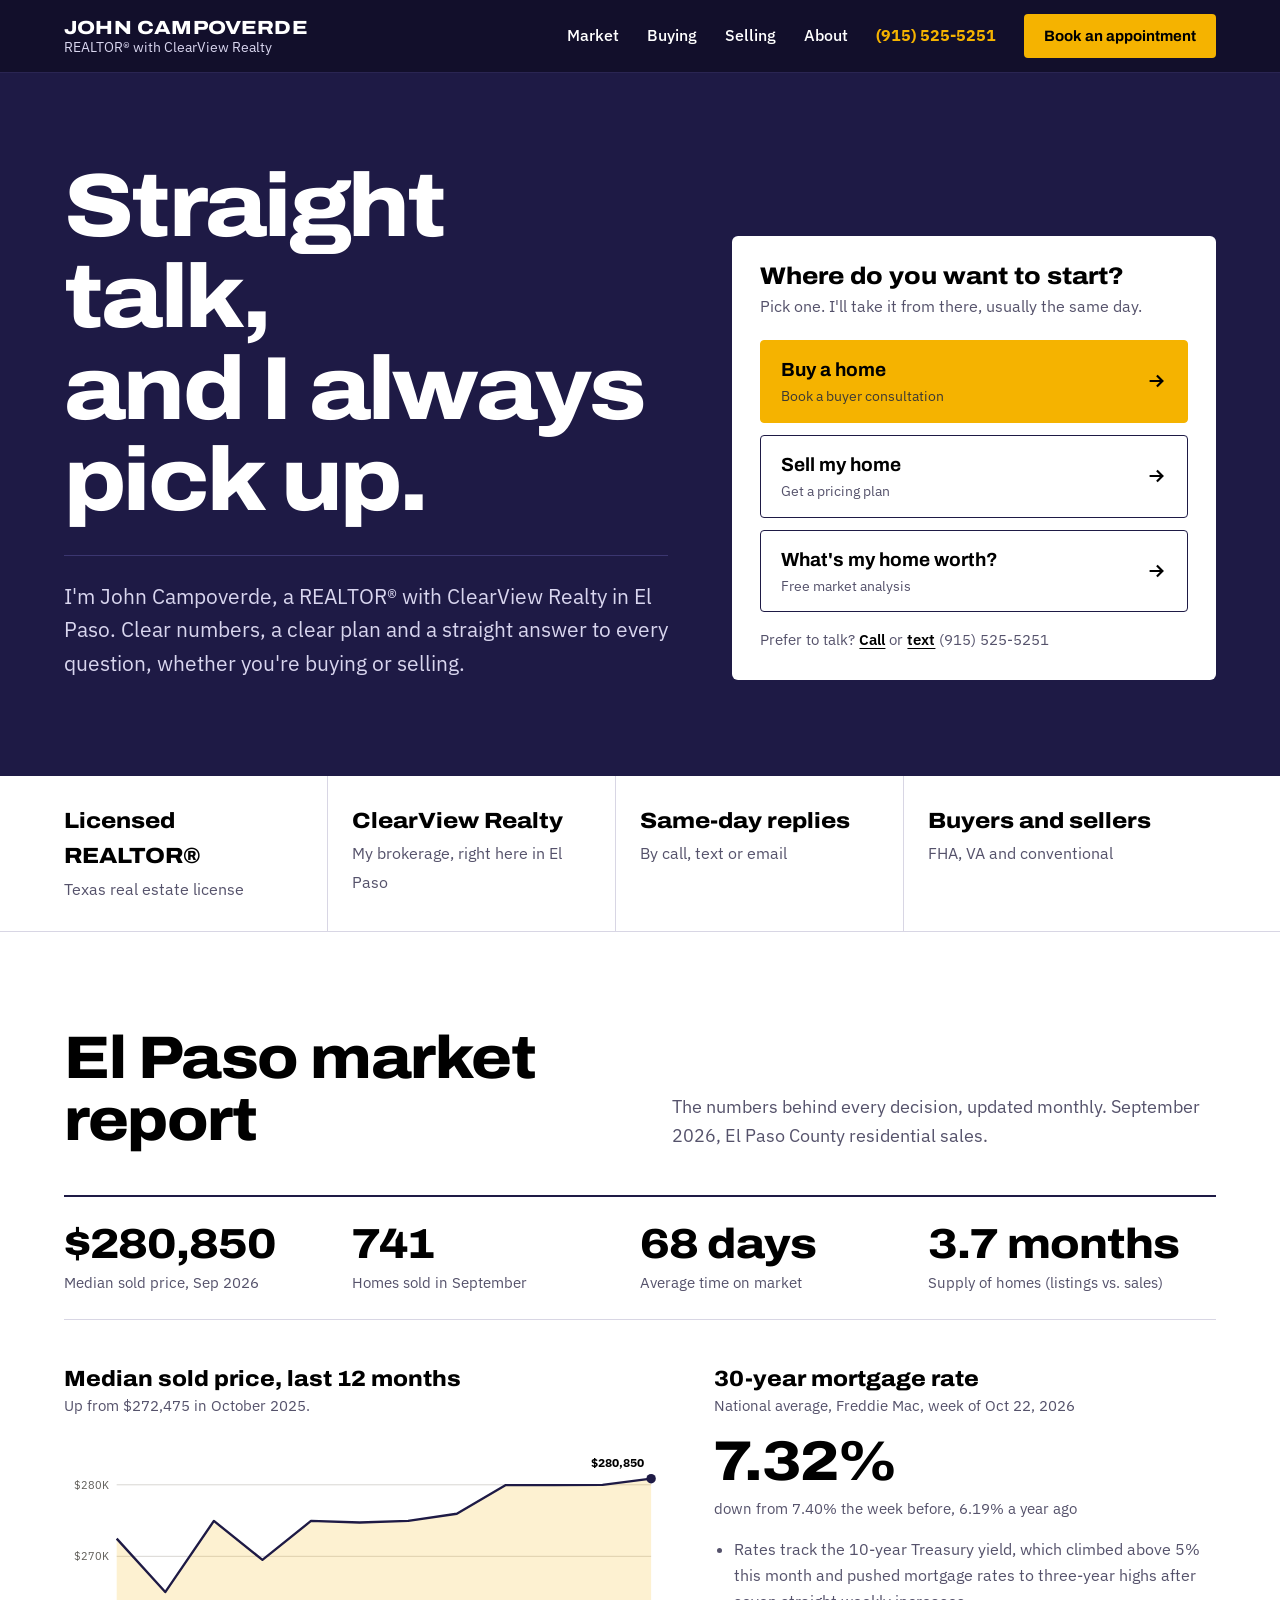
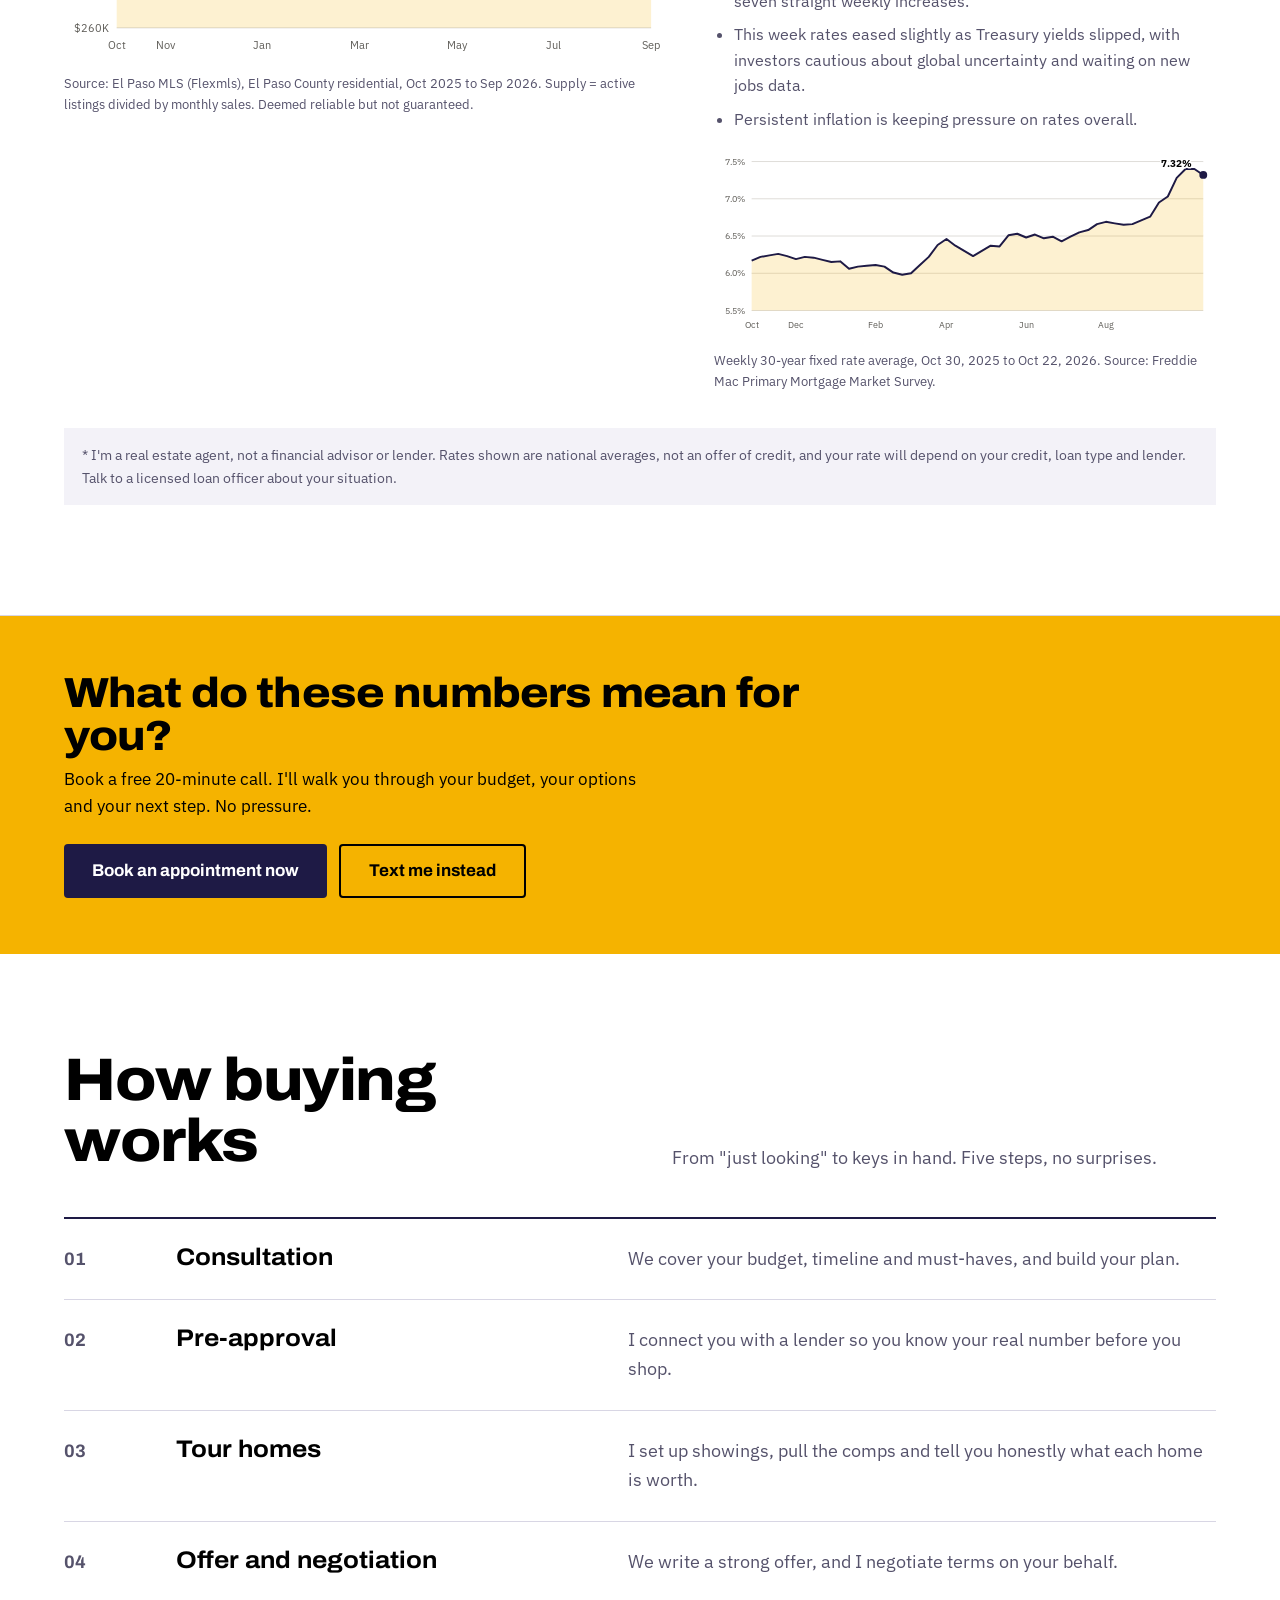
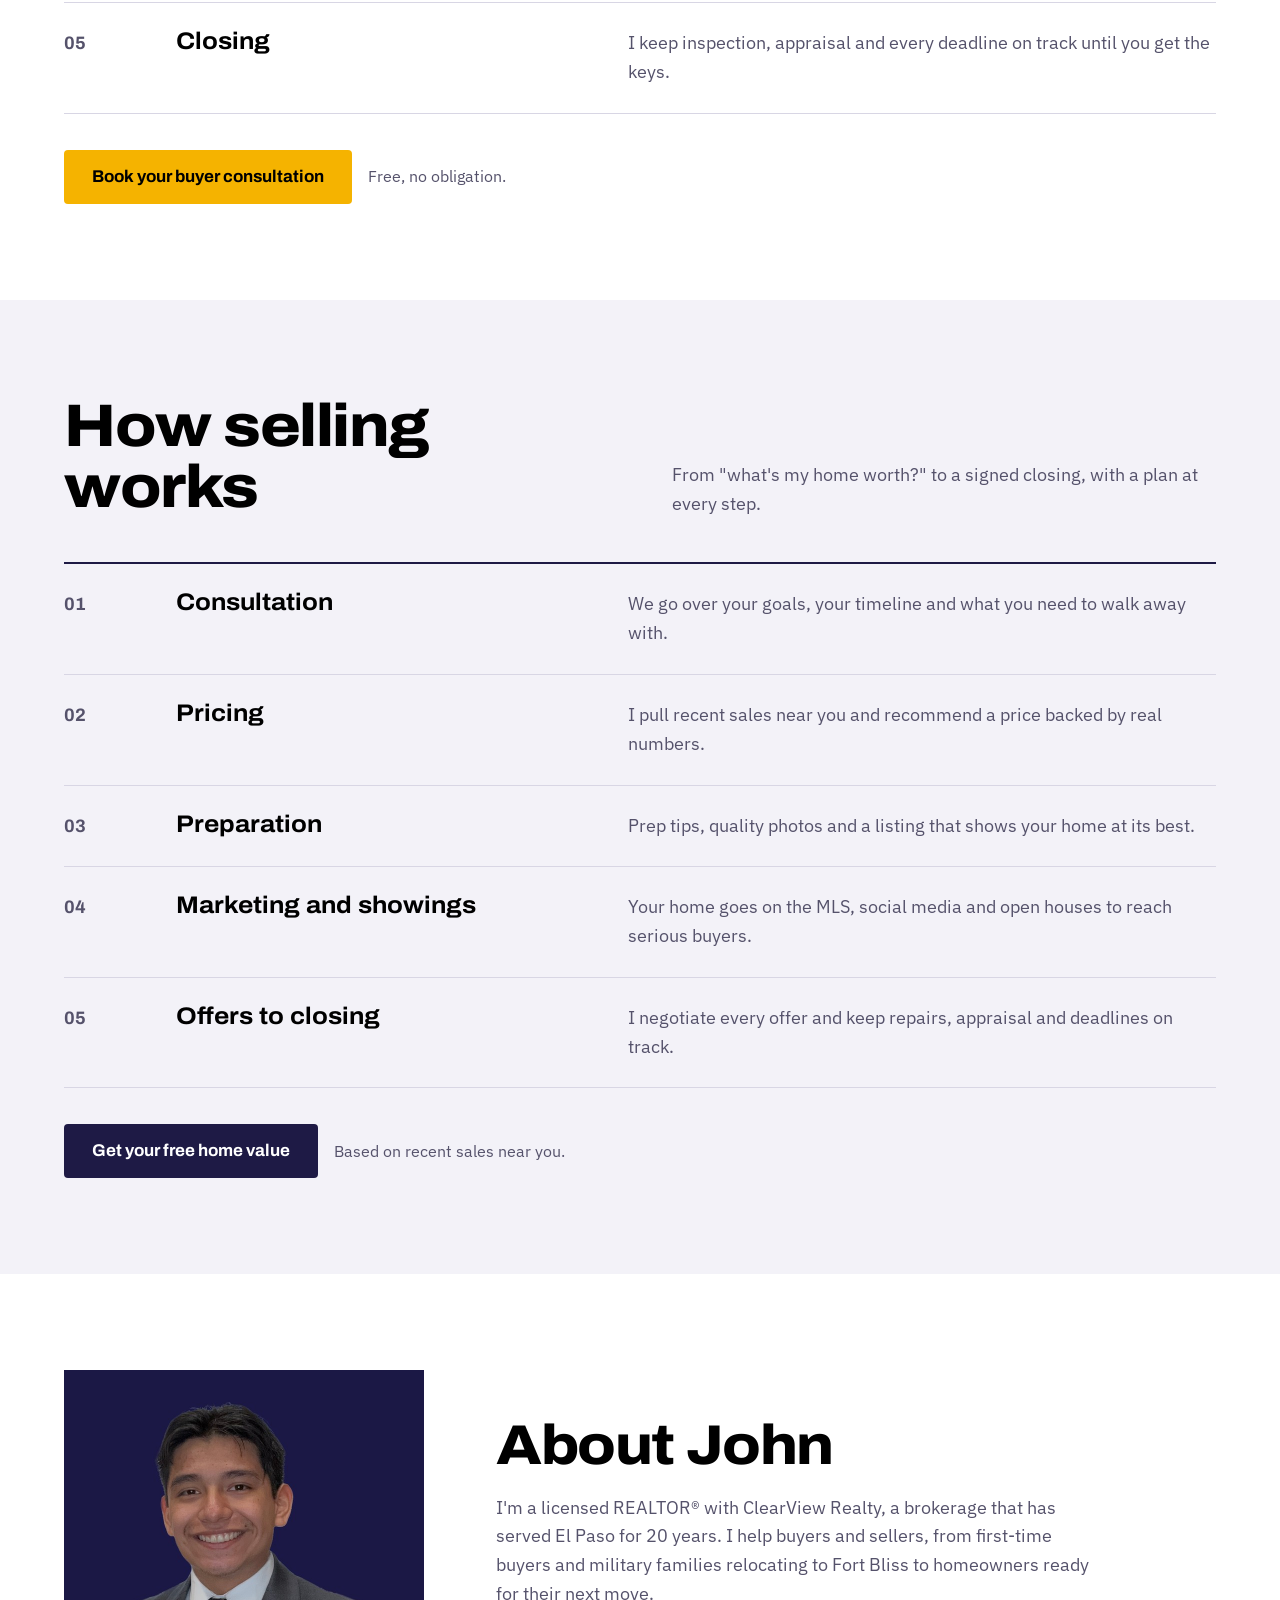
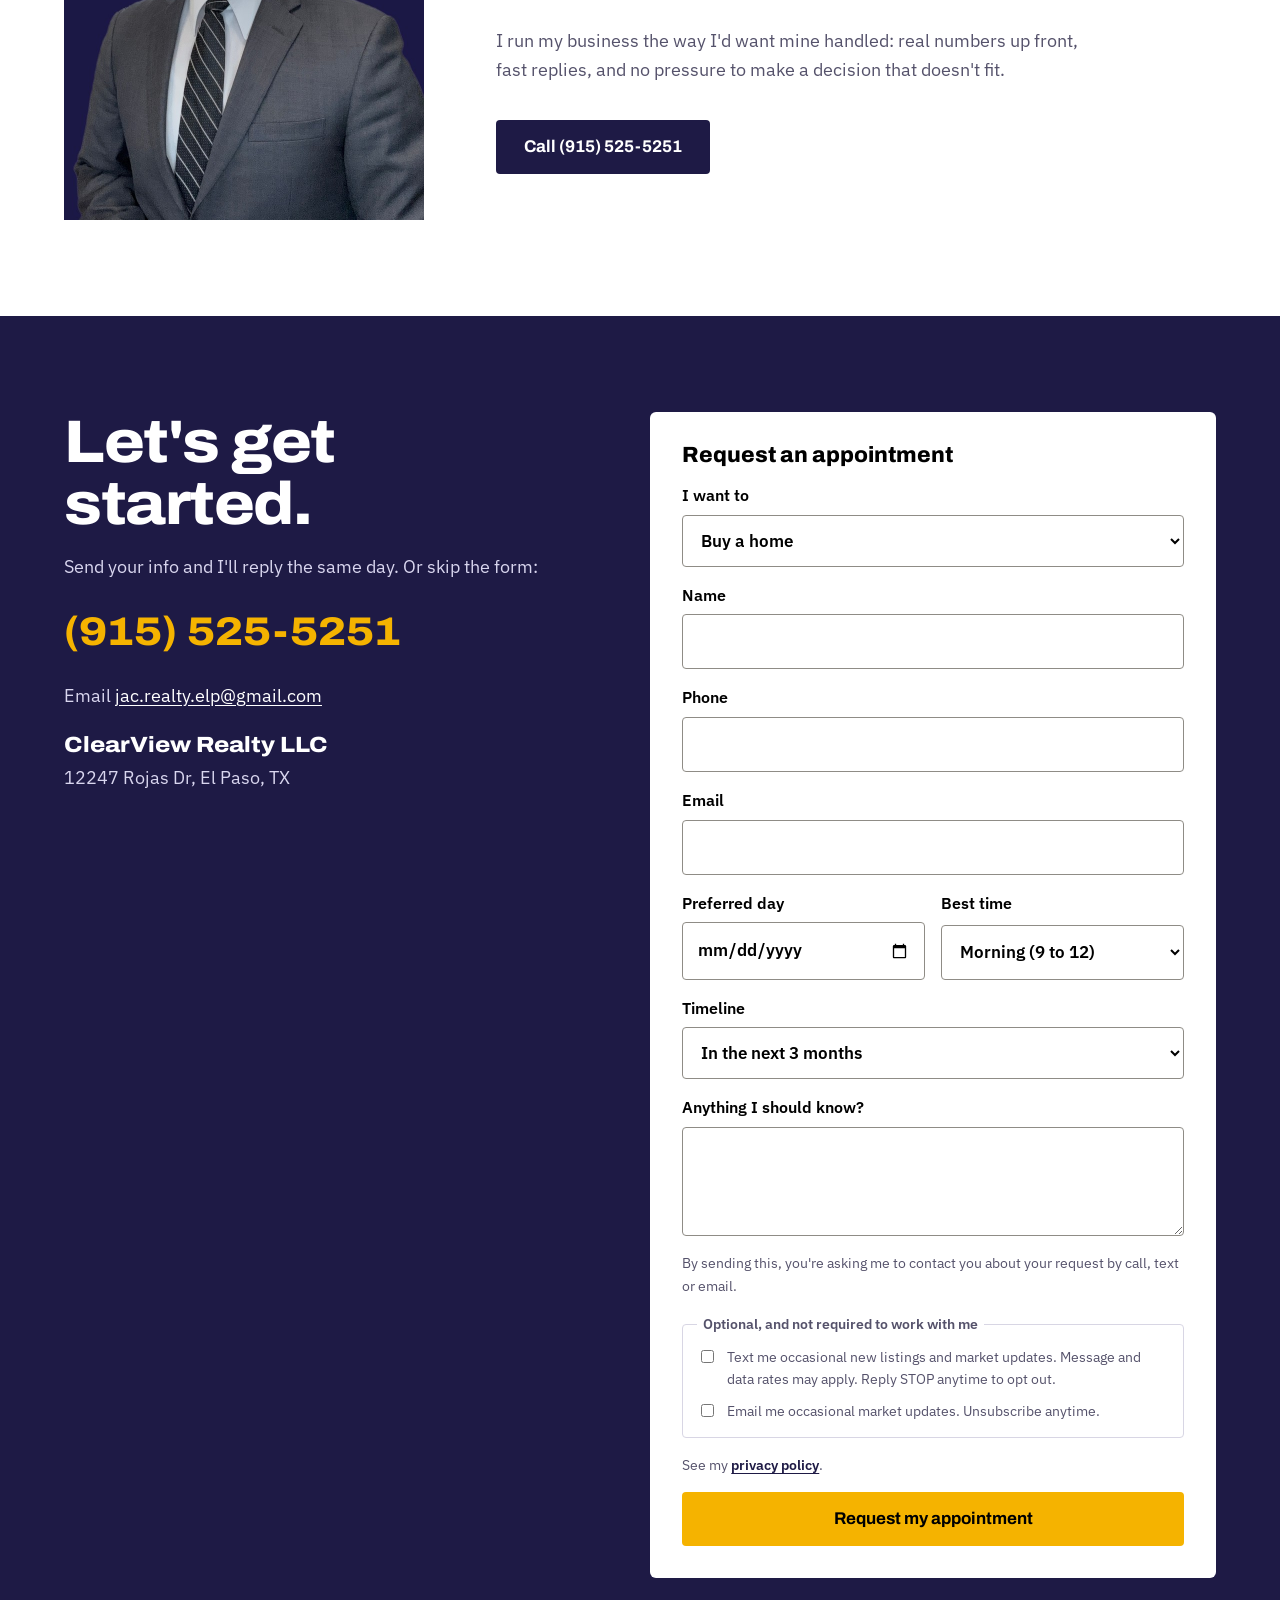
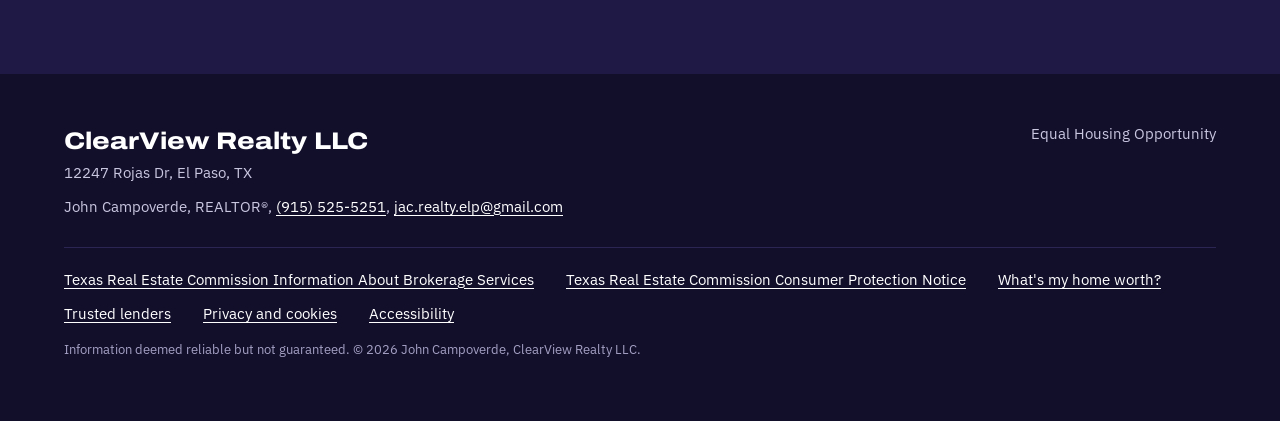
==== commit 06bbb265: "Merge pull request #1 from jacrealtyelp-oss/stage-0-foundation Stage 0: consent fix, CMA link, SEO b" ====
--- a/index.html
+++ b/index.html
@@ -78,14 +78,6 @@
 @media (max-width:900px){.hero .wrap{grid-template-columns:1fr;gap:44px}}
 .hero h1{font-stretch:112%;font-weight:800;font-size:clamp(46px,7vw,92px);letter-spacing:-.03em}
 .hero .lead{font-size:clamp(18px,1.8vw,21px);color:var(--lav);max-width:32em;margin:28px 0 0;padding-top:24px;border-top:1px solid #3b3670}
-.byline{display:flex;align-items:center;gap:16px;margin-bottom:28px}
-.byline img{width:84px;height:84px;border-radius:50%;object-fit:cover;object-position:50% 22%;border:3px solid var(--go);flex:0 0 auto}
-.byline strong{display:block;font-family:'Archivo',sans-serif;font-stretch:112%;font-weight:800;font-size:22px;line-height:1.15}
-.byline span{display:block;color:var(--lav);font-size:16px;line-height:1.35}
-.hero-acts{display:flex;flex-wrap:wrap;gap:12px;margin-top:28px}
-.btn-ghost{background:transparent;color:var(--white);border:2px solid var(--lav)}
-.btn-ghost:hover{background:rgba(255,255,255,.08)}
-@media (max-width:760px){.hero{padding:40px 0 56px}.byline img{width:72px;height:72px}.hero-acts .btn{white-space:nowrap;padding:10px 16px}.hero-acts .btn-go{flex:1}}
 
 .quick{background:var(--white);color:var(--black);border-radius:6px;padding:28px}
 .quick h2{font-size:24px;font-weight:800;font-stretch:110%}
@@ -147,7 +139,6 @@
 }
 
 section{padding:96px 0}
-@media (max-width:760px){section{padding:64px 0}.head{margin-bottom:28px}}
 .head{display:grid;grid-template-columns:minmax(0,1fr) minmax(0,1fr);gap:24px 64px;align-items:end;margin-bottom:44px}
 @media (max-width:800px){.head{grid-template-columns:1fr}}
 .head h2{font-stretch:110%;font-weight:800;font-size:clamp(36px,5vw,60px);letter-spacing:-.025em}
@@ -168,10 +159,6 @@
 .portrait img{width:100%;height:100%;object-fit:cover;display:block}
 .about h2{font-stretch:110%;font-weight:800;font-size:clamp(36px,5vw,56px);letter-spacing:-.025em;margin-bottom:20px}
 .about p{color:var(--gray);max-width:34em}
-.count-on{font-size:22px;font-weight:800;font-stretch:108%;margin:28px 0 12px}
-.promises{list-style:none;margin:0;padding:0;border-top:2px solid var(--indigo);max-width:36em}
-.promises li{padding:14px 0;border-bottom:1px solid var(--rule);color:var(--gray)}
-.promises b{color:var(--black)}
 
 .contact{background:var(--indigo);color:var(--white)}
 .contact .wrap{display:grid;grid-template-columns:minmax(0,1fr) minmax(0,1.1fr);gap:72px}
@@ -210,7 +197,8 @@
 .float:hover{background:var(--go-hover)}
 .float.show{opacity:1;transform:none;pointer-events:auto;visibility:visible}
 .float .dot{width:10px;height:10px;border-radius:50%;background:#1a7f37;box-shadow:0 0 0 0 rgba(26,127,55,.6)}
-
+@media (prefers-reduced-motion:no-preference){.float .dot{animation:ping 2s infinite}}
+@keyframes ping{0%{box-shadow:0 0 0 0 rgba(26,127,55,.55)}70%{box-shadow:0 0 0 9px rgba(26,127,55,0)}100%{box-shadow:0 0 0 0 rgba(26,127,55,0)}}
 
 /* call-to-action band */
 .band{background:var(--go);color:#000;padding:56px 0}
@@ -233,9 +221,9 @@
   <div class="wrap nav">
     <a class="brand" href="#top"><strong>JOHN CAMPOVERDE</strong><span>REALTOR® with ClearView Realty</span></a>
     <nav aria-label="Main">
-            <a class="link" href="/buy.html">Buy</a>
-      <a class="link" href="/sell.html">Sell</a>
-      <a class="link" href="/relocate.html">Moving here</a>
+      <a class="link" href="#market">Market</a>
+      <a class="link" href="#buying">Buying</a>
+      <a class="link" href="#selling">Selling</a>
       <a class="link" href="#about">About</a>
       <a class="link phone-link" href="tel:+19155255251">(915) 525-5251</a>
       <a class="btn btn-go" href="#contact" data-goal="Buy a home">Book an appointment</a>
@@ -247,22 +235,16 @@
   <div class="hero" id="top">
     <div class="wrap">
       <div>
-        <div class="byline">
-          <img src="headshot.jpg" alt="John Campoverde" width="720" height="900" fetchpriority="high">
-          <div><strong>John Campoverde</strong><span>REALTOR® with ClearView Realty</span><span>El Paso &amp; Horizon City</span></div>
-        </div>
         <h1 class="reveal"><span>Straight talk,</span> <span>and I always</span> <span>pick up.</span></h1>
-        <p class="lead">Clear numbers, a clear plan and a straight answer to every question, whether you're buying or selling. Call or text me and you'll get me, not an assistant or a call center.</p>
-        <div class="hero-acts"><a class="btn btn-go" href="tel:+19155255251">Call (915) 525-5251</a><a class="btn btn-ghost" href="sms:+19155255251">Text me</a></div>
+        <p class="lead">I'm John Campoverde, a REALTOR® with ClearView Realty in El Paso. Clear numbers, a clear plan and a straight answer to every question, whether you're buying or selling.</p>
       </div>
       <div class="quick slide-in">
         <h2>Where do you want to start?</h2>
         <p>Pick one. I'll take it from there, usually the same day.</p>
         <div class="choices">
-          <a class="choice primary" href="/buy.html"><span>Buy a home<small>Book a buyer consultation</small></span><svg viewBox="0 0 24 24" fill="none" stroke="currentColor" stroke-width="2.4" aria-hidden="true"><path d="M5 12h14M13 6l6 6-6 6"/></svg></a>
-          <a class="choice" href="/sell.html"><span>Sell my home<small>Get a pricing plan</small></span><svg viewBox="0 0 24 24" fill="none" stroke="currentColor" stroke-width="2.4" aria-hidden="true"><path d="M5 12h14M13 6l6 6-6 6"/></svg></a>
+          <a class="choice primary" href="#contact" data-goal="Buy a home"><span>Buy a home<small>Book a buyer consultation</small></span><svg viewBox="0 0 24 24" fill="none" stroke="currentColor" stroke-width="2.4" aria-hidden="true"><path d="M5 12h14M13 6l6 6-6 6"/></svg></a>
+          <a class="choice" href="#contact" data-goal="Sell a home"><span>Sell my home<small>Get a pricing plan</small></span><svg viewBox="0 0 24 24" fill="none" stroke="currentColor" stroke-width="2.4" aria-hidden="true"><path d="M5 12h14M13 6l6 6-6 6"/></svg></a>
           <a class="choice" href="/home-value.html"><span>What's my home worth?<small>Free market analysis</small></span><svg viewBox="0 0 24 24" fill="none" stroke="currentColor" stroke-width="2.4" aria-hidden="true"><path d="M5 12h14M13 6l6 6-6 6"/></svg></a>
-          <a class="choice" href="/relocate.html"><span>Moving to El Paso?<small>Plan your move, including Fort Bliss PCS</small></span><svg viewBox="0 0 24 24" fill="none" stroke="currentColor" stroke-width="2.4" aria-hidden="true"><path d="M5 12h14M13 6l6 6-6 6"/></svg></a>
         </div>
         <p class="call">Prefer to talk? <a href="tel:+19155255251">Call</a> or <a href="sms:+19155255251">text</a> (915) 525-5251</p>
       </div>
@@ -272,10 +254,10 @@
   <div class="facts">
     <div class="wrap">
       <ul>
-        <li><b>Licensed Texas REALTOR®</b><span>Buyers and sellers</span></li>
-        <li><b>I pick up</b><span>Call or text, and you get me directly</span></li>
+        <li><b>Licensed REALTOR®</b><span>Texas real estate license</span></li>
+        <li><b>ClearView Realty</b><span>My brokerage, right here in El Paso</span></li>
         <li><b>Same-day replies</b><span>By call, text or email</span></li>
-        <li><b>FHA, VA and conventional</b><span>First-time buyers and military families welcome</span></li>
+        <li><b>Buyers and sellers</b><span>FHA, VA and conventional</span></li>
       </ul>
     </div>
   </div>
@@ -304,6 +286,11 @@
           <h3>30-year mortgage rate</h3>
           <p class="note">National average, Freddie Mac, week of Oct 22, 2026</p>
           <div class="rate">7.32%<small>down from 7.40% the week before, 6.19% a year ago</small></div>
+          <ul class="why">
+            <li>Rates track the 10-year Treasury yield, which climbed above 5% this month and pushed mortgage rates to three-year highs after seven straight weekly increases.</li>
+            <li>This week rates eased slightly as Treasury yields slipped, with investors cautious about global uncertainty and waiting on new jobs data.</li>
+            <li>Persistent inflation is keeping pressure on rates overall.</li>
+          </ul>
           <svg class="ratechart" viewBox="0 0 640 240" role="img" aria-label="The 30-year fixed mortgage rate rose from 6.17% in late October 2025, dipped to 5.98% in February 2026, then climbed to 7.40% in October before easing to 7.32% on October 22, 2026." style="width:100%;height:auto;display:block;margin-top:16px;font-family:IBM Plex Sans,system-ui,sans-serif"><line x1="48" x2="624" y1="206.0" y2="206.0" stroke="#d6d4cf" stroke-width="1"/><text x="40" y="210.0" text-anchor="end" font-size="12" fill="#5f5d58">5.5%</text><line x1="48" x2="624" y1="158.5" y2="158.5" stroke="#d6d4cf" stroke-width="1"/><text x="40" y="162.5" text-anchor="end" font-size="12" fill="#5f5d58">6.0%</text><line x1="48" x2="624" y1="111.0" y2="111.0" stroke="#d6d4cf" stroke-width="1"/><text x="40" y="115.0" text-anchor="end" font-size="12" fill="#5f5d58">6.5%</text><line x1="48" x2="624" y1="63.5" y2="63.5" stroke="#d6d4cf" stroke-width="1"/><text x="40" y="67.5" text-anchor="end" font-size="12" fill="#5f5d58">7.0%</text><line x1="48" x2="624" y1="16.0" y2="16.0" stroke="#d6d4cf" stroke-width="1"/><text x="40" y="20.0" text-anchor="end" font-size="12" fill="#5f5d58">7.5%</text><path class="draw-area" d="M48.0,206.0 L48.0,142.4 L59.3,137.6 L70.6,135.7 L81.9,133.8 L93.2,136.6 L104.5,140.4 L115.8,137.6 L127.1,138.6 L138.4,141.4 L149.6,144.2 L160.9,143.3 L172.2,152.8 L183.5,150.0 L194.8,149.0 L206.1,148.0 L217.4,150.0 L228.7,157.6 L240.0,160.4 L251.3,158.5 L262.6,148.0 L273.9,137.6 L285.2,122.4 L296.5,114.8 L307.8,123.3 L319.1,130.0 L330.4,136.6 L341.6,130.0 L352.9,123.3 L364.2,124.3 L375.5,110.1 L386.8,108.1 L398.1,112.9 L409.4,109.1 L420.7,113.9 L432.0,111.9 L443.3,117.7 L454.6,111.9 L465.9,106.3 L477.2,103.4 L488.5,95.8 L499.8,92.9 L511.1,94.9 L522.4,96.7 L533.6,95.8 L544.9,91.0 L556.2,86.3 L567.5,68.2 L578.8,60.6 L590.1,36.9 L601.4,25.5 L612.7,25.5 L624.0,33.1 L624.0,206.0 Z" fill="#f5b300" fill-opacity=".18"/><polyline class="draw-line" pathLength="1" points="48.0,142.4 59.3,137.6 70.6,135.7 81.9,133.8 93.2,136.6 104.5,140.4 115.8,137.6 127.1,138.6 138.4,141.4 149.6,144.2 160.9,143.3 172.2,152.8 183.5,150.0 194.8,149.0 206.1,148.0 217.4,150.0 228.7,157.6 240.0,160.4 251.3,158.5 262.6,148.0 273.9,137.6 285.2,122.4 296.5,114.8 307.8,123.3 319.1,130.0 330.4,136.6 341.6,130.0 352.9,123.3 364.2,124.3 375.5,110.1 386.8,108.1 398.1,112.9 409.4,109.1 420.7,113.9 432.0,111.9 443.3,117.7 454.6,111.9 465.9,106.3 477.2,103.4 488.5,95.8 499.8,92.9 511.1,94.9 522.4,96.7 533.6,95.8 544.9,91.0 556.2,86.3 567.5,68.2 578.8,60.6 590.1,36.9 601.4,25.5 612.7,25.5 624.0,33.1" fill="none" stroke="#1E1A45" stroke-width="2.5" stroke-linejoin="round"/><circle class="draw-dot" cx="624.0" cy="33.1" r="5" fill="#1E1A45"/><text class="draw-dot" x="610.0" y="23.1" text-anchor="end" font-size="13" font-weight="700" fill="#000" stroke="#fff" stroke-width="4" paint-order="stroke">7.32%</text><text x="48.0" y="228" text-anchor="middle" font-size="12" fill="#5f5d58">Oct</text><text x="104.5" y="228" text-anchor="middle" font-size="12" fill="#5f5d58">Dec</text><text x="206.1" y="228" text-anchor="middle" font-size="12" fill="#5f5d58">Feb</text><text x="296.5" y="228" text-anchor="middle" font-size="12" fill="#5f5d58">Apr</text><text x="398.1" y="228" text-anchor="middle" font-size="12" fill="#5f5d58">Jun</text><text x="499.8" y="228" text-anchor="middle" font-size="12" fill="#5f5d58">Aug</text></svg>
           <p class="source">Weekly 30-year fixed rate average, Oct 30, 2025 to Oct 22, 2026. Source: Freddie Mac Primary Mortgage Market Survey.</p>
         </div>
@@ -339,7 +326,7 @@
         <li><h3>Closing</h3><p>I keep inspection, appraisal and every deadline on track until you get the keys.</p></li>
       </ol>
       <div class="after">
-        <a class="btn btn-go" href="/buy.html">Book your buyer consultation</a>
+        <a class="btn btn-go" href="#contact" data-goal="Buy a home">Book your buyer consultation</a>
         <span>Free, no obligation.</span>
       </div>
     </div>
@@ -359,27 +346,20 @@
         <li><h3>Offers to closing</h3><p>I negotiate every offer and keep repairs, appraisal and deadlines on track.</p></li>
       </ol>
       <div class="after">
-        <a class="btn btn-black" href="/sell.html">Talk to me about selling</a>
-        <a class="btn btn-line" href="/home-value.html">Get your free home value</a>
+        <a class="btn btn-black" href="/home-value.html">Get your free home value</a>
+        <span>Based on recent sales near you.</span>
       </div>
     </div>
   </section>
 
   <section class="about" id="about">
     <div class="wrap">
-      <div class="portrait"><img src="headshot.jpg" alt="John Campoverde, REALTOR® with ClearView Realty" width="720" height="900" loading="lazy"></div>
+            <div class="portrait"><img src="headshot.jpg" alt="John Campoverde, REALTOR® with ClearView Realty" width="720" height="900" loading="lazy"></div>
       <div>
         <h2>About John</h2>
-        <p>I'm John Campoverde, a licensed REALTOR® with ClearView Realty in El Paso. I work with buyers and sellers across El Paso and Horizon City, from first-time buyers and military families relocating to Fort Bliss to homeowners ready for their next move.</p>
-        <p>What I bring is time and preparation. I do the homework before we talk, I answer the phone, and I'll give you a straight answer even when it's not the one you hoped for.</p>
-        <h3 class="count-on">What you can count on</h3>
-        <ul class="promises">
-          <li><b>Real numbers up front.</b> Comps, costs and what you'll walk away with, before you decide anything.</li>
-          <li><b>Same-day replies.</b> Call or text and you'll hear back from me that day.</li>
-          <li><b>No pressure.</b> If a home or a deal doesn't fit, I'll say so.</li>
-          <li><b>A brokerage behind me.</b> ClearView Realty has served El Paso for 20 years.</li>
-        </ul>
-        <div class="after"><a class="btn btn-black" href="tel:+19155255251">Call (915) 525-5251</a><a class="btn btn-line" href="sms:+19155255251">Text me</a></div>
+        <p>I'm a licensed REALTOR® with ClearView Realty, a brokerage that has served El Paso for 20 years. I help buyers and sellers, from first-time buyers and military families relocating to Fort Bliss to homeowners ready for their next move.</p>
+        <p>I run my business the way I'd want mine handled: real numbers up front, fast replies, and no pressure to make a decision that doesn't fit.</p>
+        <div class="after"><a class="btn btn-black" href="tel:+19155255251">Call (915) 525-5251</a></div>
       </div>
     </div>
   </section>
@@ -393,10 +373,9 @@
         <p>Email <a href="mailto:jac.realty.elp@gmail.com">jac.realty.elp@gmail.com</a></p>
         <p><span style="display:block;font-family:Archivo,sans-serif;font-stretch:112%;font-weight:800;font-size:22px;color:#fff">ClearView Realty LLC</span>12247 Rojas Dr, El Paso, TX</p>
       </div>
-      <form name="contact" method="POST" action="/thanks.html" data-netlify="true" netlify-honeypot="bot-field" data-lead-type="general">
+      <form name="contact" method="POST" action="/thanks.html" data-netlify="true" netlify-honeypot="bot-field">
         <h3>Request an appointment</h3>
         <input type="hidden" name="form-name" value="contact">
-        <input type="hidden" name="landing-page"><input type="hidden" name="first-visit"><input type="hidden" name="referrer"><input type="hidden" name="source-page"><input type="hidden" name="utm-source"><input type="hidden" name="utm-medium"><input type="hidden" name="utm-campaign">
         <p class="hidden"><label>Leave this empty <input name="bot-field"></label></p>
         <label>I want to
           <select name="goal" id="goal">
@@ -404,8 +383,6 @@
             <option>Sell a home</option>
             <option>Find out what my home is worth</option>
             <option>Buy and sell</option>
-            <option>Move to El Paso</option>
-            <option>Something else</option>
           </select>
         </label>
         <label>Name <input name="name" autocomplete="name" required></label>
@@ -523,12 +500,12 @@
     entries.forEach(function (en) {
       if (!en.isIntersecting) return;
       market.classList.add('in-view');
+      if (!reduce) market.querySelectorAll('[data-count]').forEach(countUp);
       io.disconnect();
     });
   }, {threshold: 0.25});
   io.observe(market);
 })();
 </script>
-<script src="/js/lead.js" defer></script>
 </body>
 </html>
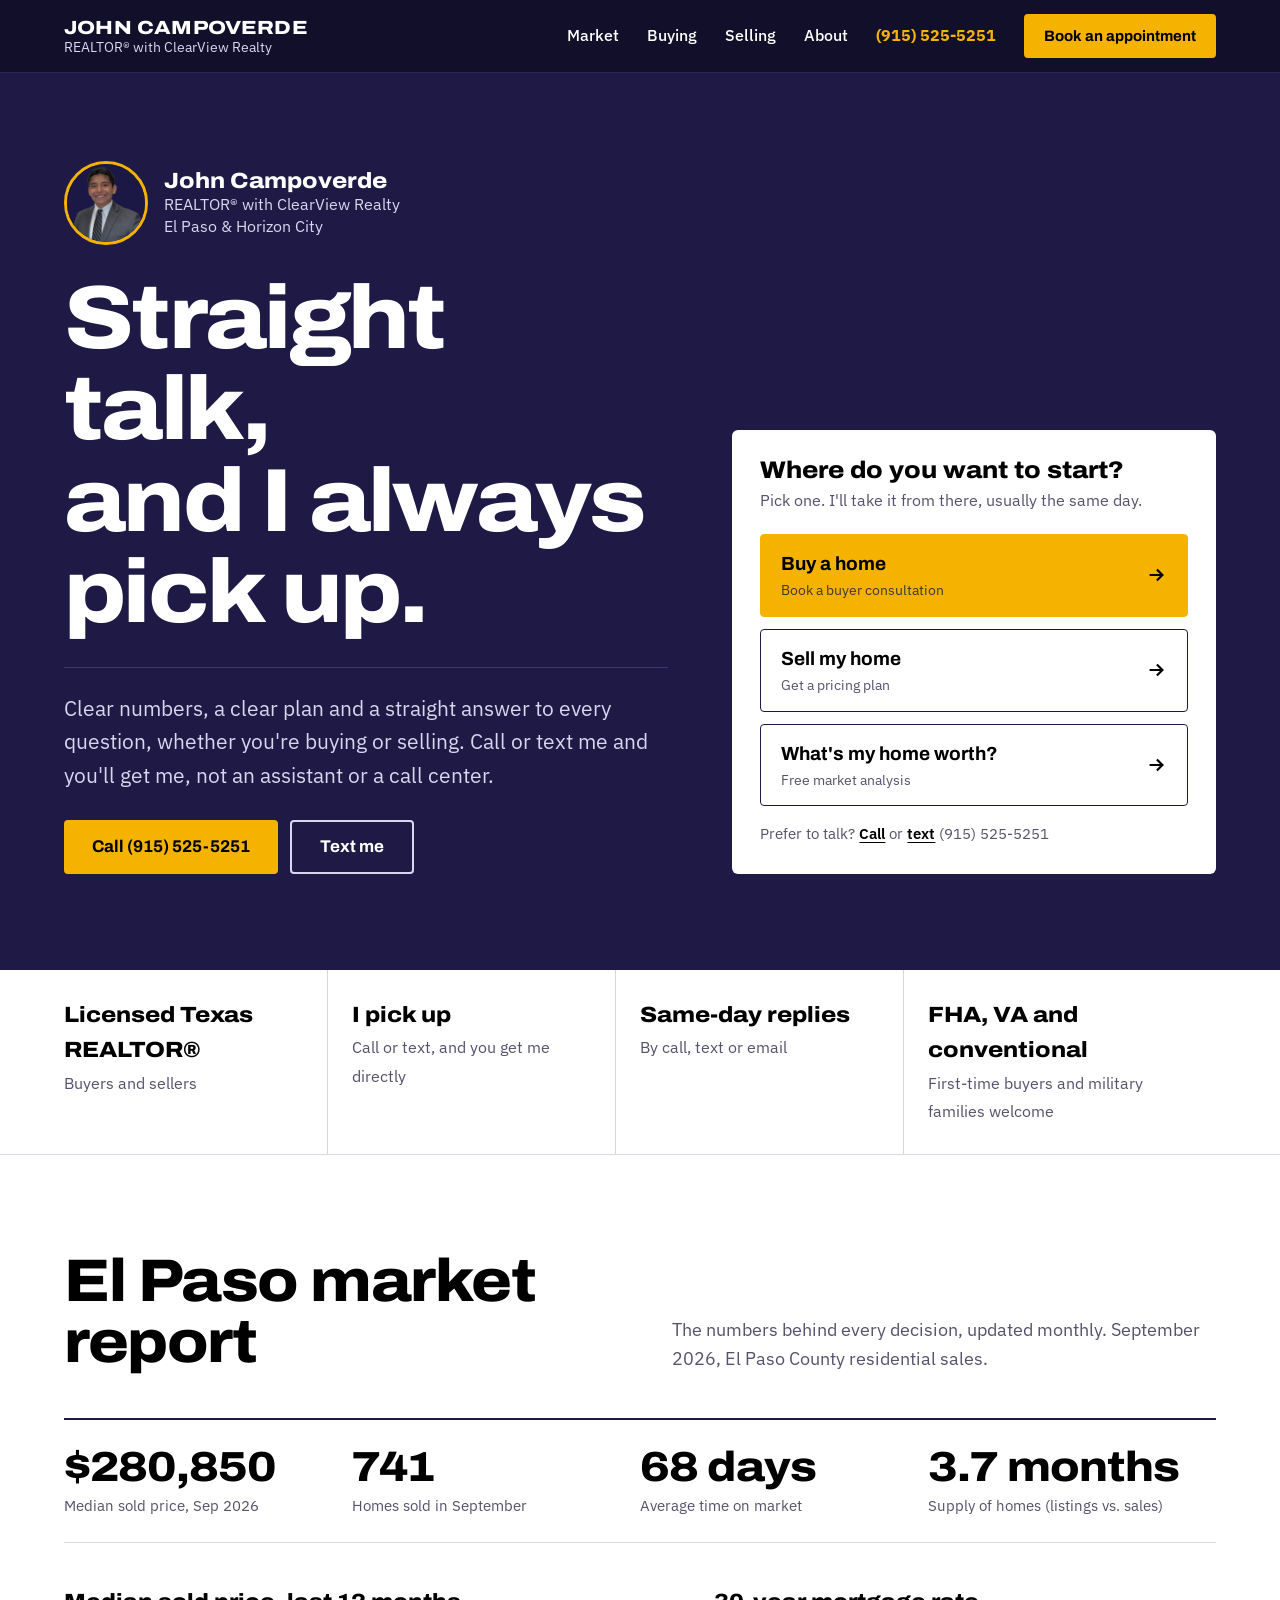
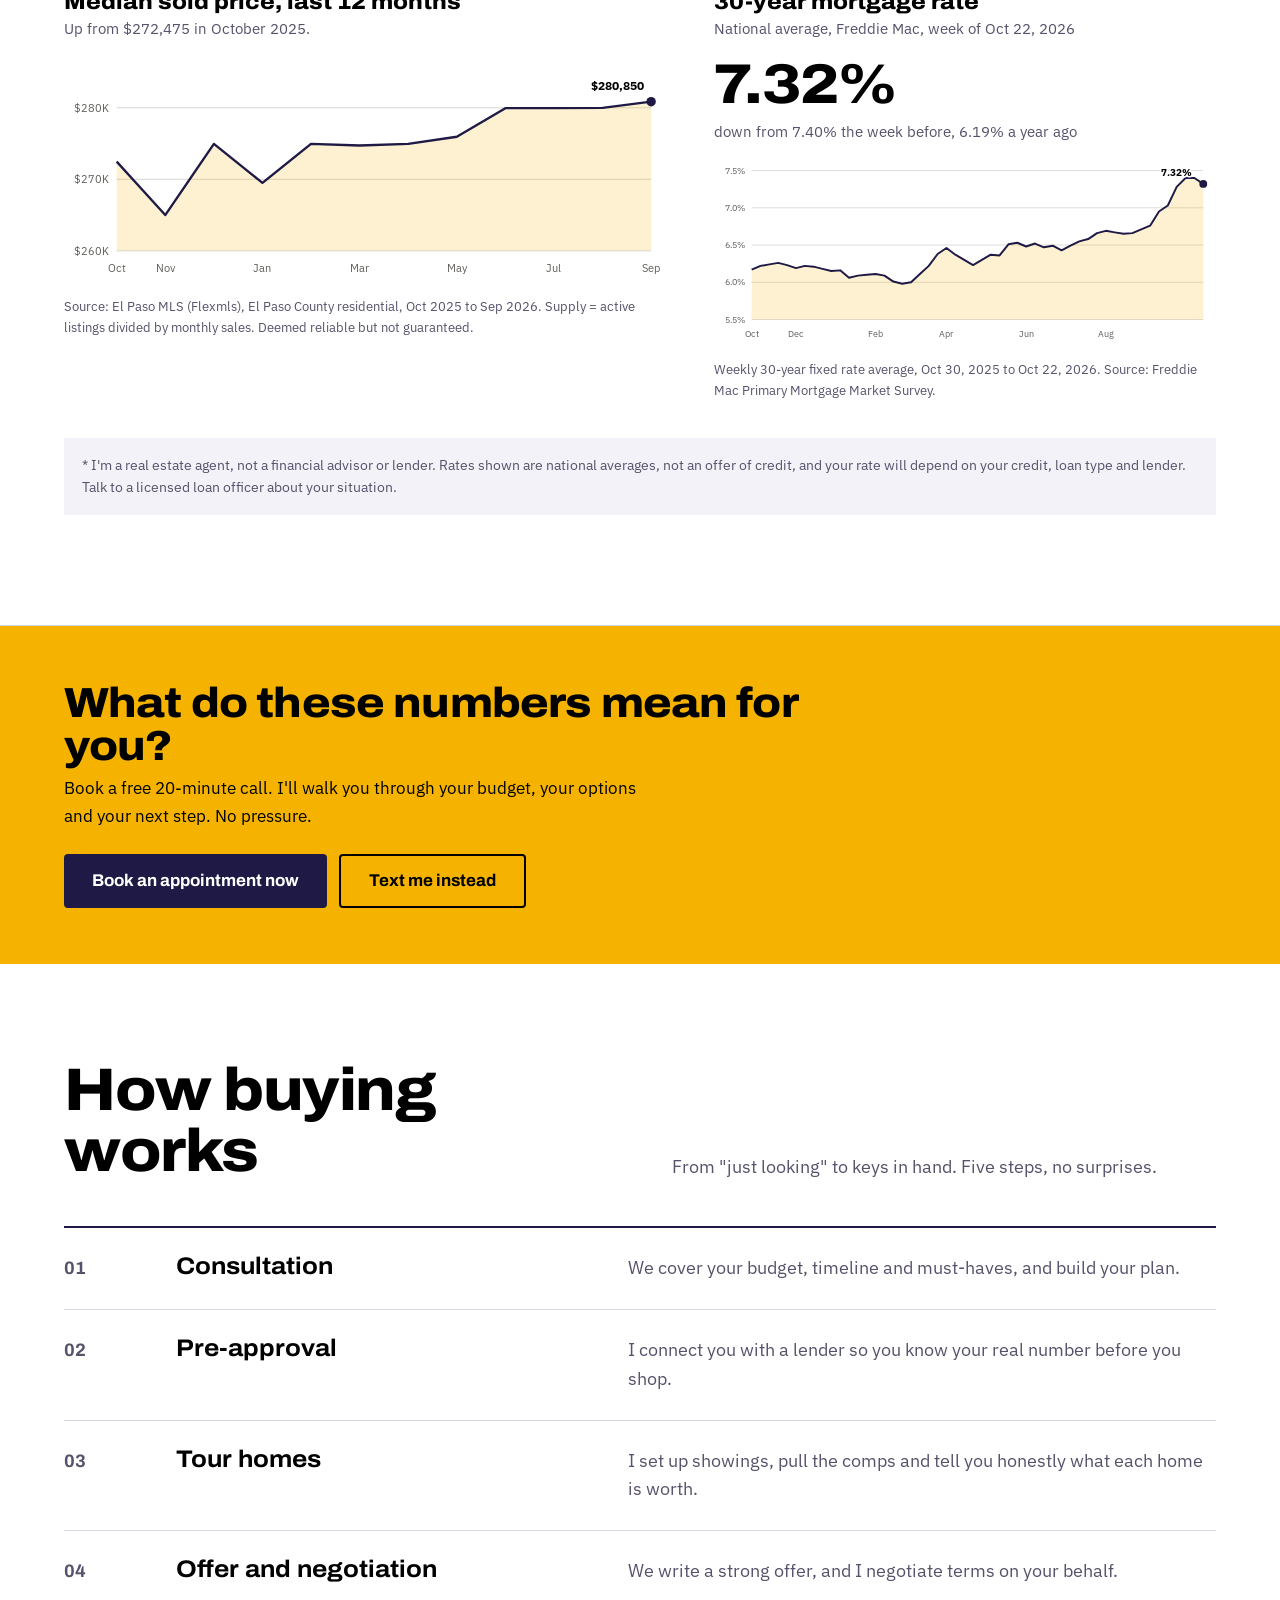
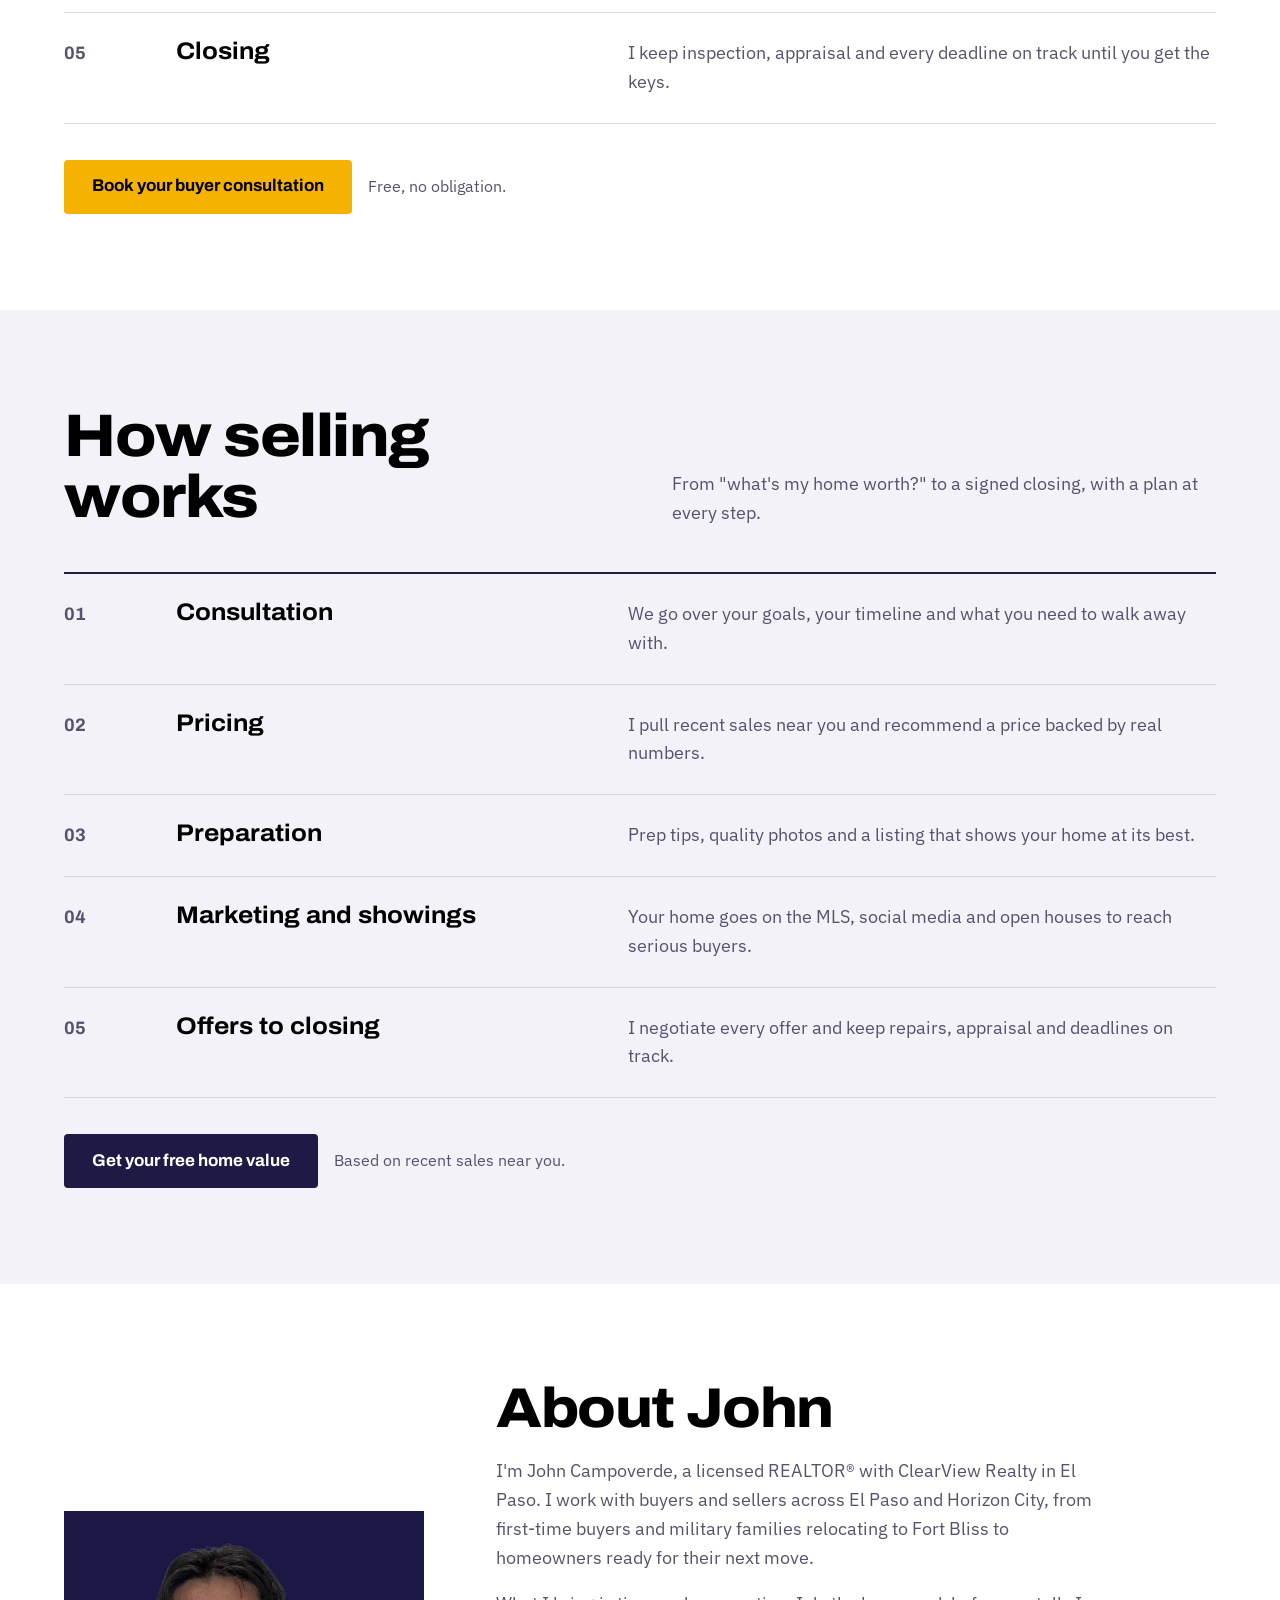
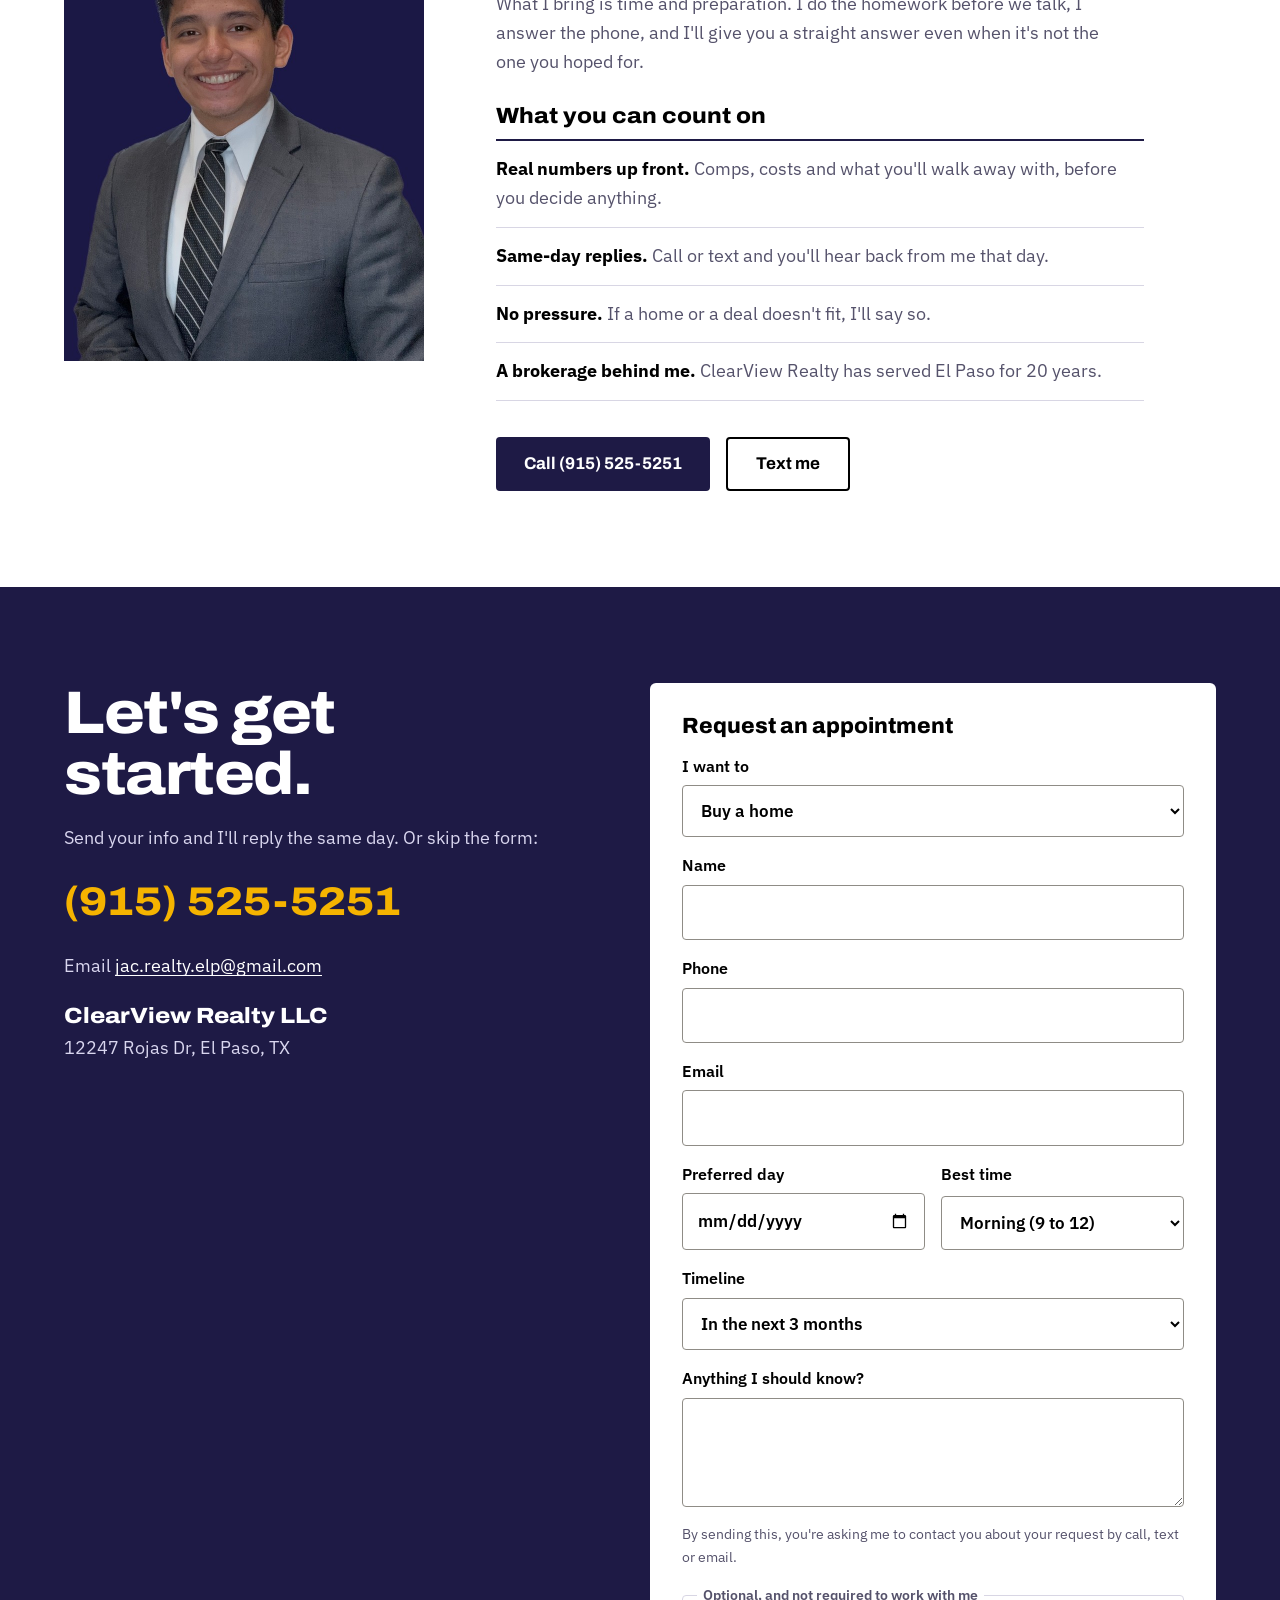
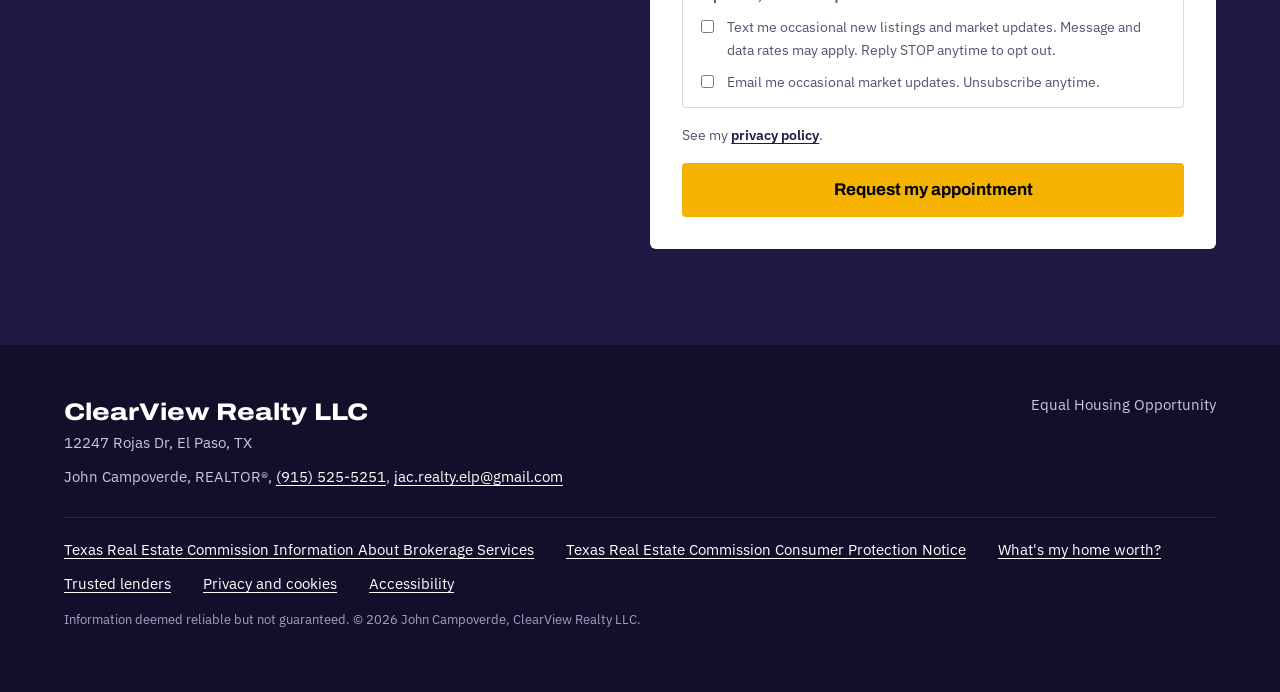
==== commit ff2f0d46: "Merge pull request #2 from jacrealtyelp-oss/stage-1-human Stage 1: put John front and center" ====
--- a/index.html
+++ b/index.html
@@ -78,6 +78,14 @@
 @media (max-width:900px){.hero .wrap{grid-template-columns:1fr;gap:44px}}
 .hero h1{font-stretch:112%;font-weight:800;font-size:clamp(46px,7vw,92px);letter-spacing:-.03em}
 .hero .lead{font-size:clamp(18px,1.8vw,21px);color:var(--lav);max-width:32em;margin:28px 0 0;padding-top:24px;border-top:1px solid #3b3670}
+.byline{display:flex;align-items:center;gap:16px;margin-bottom:28px}
+.byline img{width:84px;height:84px;border-radius:50%;object-fit:cover;object-position:50% 22%;border:3px solid var(--go);flex:0 0 auto}
+.byline strong{display:block;font-family:'Archivo',sans-serif;font-stretch:112%;font-weight:800;font-size:22px;line-height:1.15}
+.byline span{display:block;color:var(--lav);font-size:16px;line-height:1.35}
+.hero-acts{display:flex;flex-wrap:wrap;gap:12px;margin-top:28px}
+.btn-ghost{background:transparent;color:var(--white);border:2px solid var(--lav)}
+.btn-ghost:hover{background:rgba(255,255,255,.08)}
+@media (max-width:760px){.hero{padding:40px 0 56px}.byline img{width:72px;height:72px}.hero-acts .btn{white-space:nowrap;padding:10px 16px}.hero-acts .btn-go{flex:1}}
 
 .quick{background:var(--white);color:var(--black);border-radius:6px;padding:28px}
 .quick h2{font-size:24px;font-weight:800;font-stretch:110%}
@@ -139,6 +147,7 @@
 }
 
 section{padding:96px 0}
+@media (max-width:760px){section{padding:64px 0}.head{margin-bottom:28px}}
 .head{display:grid;grid-template-columns:minmax(0,1fr) minmax(0,1fr);gap:24px 64px;align-items:end;margin-bottom:44px}
 @media (max-width:800px){.head{grid-template-columns:1fr}}
 .head h2{font-stretch:110%;font-weight:800;font-size:clamp(36px,5vw,60px);letter-spacing:-.025em}
@@ -159,6 +168,10 @@
 .portrait img{width:100%;height:100%;object-fit:cover;display:block}
 .about h2{font-stretch:110%;font-weight:800;font-size:clamp(36px,5vw,56px);letter-spacing:-.025em;margin-bottom:20px}
 .about p{color:var(--gray);max-width:34em}
+.count-on{font-size:22px;font-weight:800;font-stretch:108%;margin:28px 0 12px}
+.promises{list-style:none;margin:0;padding:0;border-top:2px solid var(--indigo);max-width:36em}
+.promises li{padding:14px 0;border-bottom:1px solid var(--rule);color:var(--gray)}
+.promises b{color:var(--black)}
 
 .contact{background:var(--indigo);color:var(--white)}
 .contact .wrap{display:grid;grid-template-columns:minmax(0,1fr) minmax(0,1.1fr);gap:72px}
@@ -197,8 +210,7 @@
 .float:hover{background:var(--go-hover)}
 .float.show{opacity:1;transform:none;pointer-events:auto;visibility:visible}
 .float .dot{width:10px;height:10px;border-radius:50%;background:#1a7f37;box-shadow:0 0 0 0 rgba(26,127,55,.6)}
-@media (prefers-reduced-motion:no-preference){.float .dot{animation:ping 2s infinite}}
-@keyframes ping{0%{box-shadow:0 0 0 0 rgba(26,127,55,.55)}70%{box-shadow:0 0 0 9px rgba(26,127,55,0)}100%{box-shadow:0 0 0 0 rgba(26,127,55,0)}}
+
 
 /* call-to-action band */
 .band{background:var(--go);color:#000;padding:56px 0}
@@ -235,8 +247,13 @@
   <div class="hero" id="top">
     <div class="wrap">
       <div>
+        <div class="byline">
+          <img src="headshot.jpg" alt="John Campoverde" width="720" height="900" fetchpriority="high">
+          <div><strong>John Campoverde</strong><span>REALTOR® with ClearView Realty</span><span>El Paso &amp; Horizon City</span></div>
+        </div>
         <h1 class="reveal"><span>Straight talk,</span> <span>and I always</span> <span>pick up.</span></h1>
-        <p class="lead">I'm John Campoverde, a REALTOR® with ClearView Realty in El Paso. Clear numbers, a clear plan and a straight answer to every question, whether you're buying or selling.</p>
+        <p class="lead">Clear numbers, a clear plan and a straight answer to every question, whether you're buying or selling. Call or text me and you'll get me, not an assistant or a call center.</p>
+        <div class="hero-acts"><a class="btn btn-go" href="tel:+19155255251">Call (915) 525-5251</a><a class="btn btn-ghost" href="sms:+19155255251">Text me</a></div>
       </div>
       <div class="quick slide-in">
         <h2>Where do you want to start?</h2>
@@ -254,10 +271,10 @@
   <div class="facts">
     <div class="wrap">
       <ul>
-        <li><b>Licensed REALTOR®</b><span>Texas real estate license</span></li>
-        <li><b>ClearView Realty</b><span>My brokerage, right here in El Paso</span></li>
+        <li><b>Licensed Texas REALTOR®</b><span>Buyers and sellers</span></li>
+        <li><b>I pick up</b><span>Call or text, and you get me directly</span></li>
         <li><b>Same-day replies</b><span>By call, text or email</span></li>
-        <li><b>Buyers and sellers</b><span>FHA, VA and conventional</span></li>
+        <li><b>FHA, VA and conventional</b><span>First-time buyers and military families welcome</span></li>
       </ul>
     </div>
   </div>
@@ -286,11 +303,6 @@
           <h3>30-year mortgage rate</h3>
           <p class="note">National average, Freddie Mac, week of Oct 22, 2026</p>
           <div class="rate">7.32%<small>down from 7.40% the week before, 6.19% a year ago</small></div>
-          <ul class="why">
-            <li>Rates track the 10-year Treasury yield, which climbed above 5% this month and pushed mortgage rates to three-year highs after seven straight weekly increases.</li>
-            <li>This week rates eased slightly as Treasury yields slipped, with investors cautious about global uncertainty and waiting on new jobs data.</li>
-            <li>Persistent inflation is keeping pressure on rates overall.</li>
-          </ul>
           <svg class="ratechart" viewBox="0 0 640 240" role="img" aria-label="The 30-year fixed mortgage rate rose from 6.17% in late October 2025, dipped to 5.98% in February 2026, then climbed to 7.40% in October before easing to 7.32% on October 22, 2026." style="width:100%;height:auto;display:block;margin-top:16px;font-family:IBM Plex Sans,system-ui,sans-serif"><line x1="48" x2="624" y1="206.0" y2="206.0" stroke="#d6d4cf" stroke-width="1"/><text x="40" y="210.0" text-anchor="end" font-size="12" fill="#5f5d58">5.5%</text><line x1="48" x2="624" y1="158.5" y2="158.5" stroke="#d6d4cf" stroke-width="1"/><text x="40" y="162.5" text-anchor="end" font-size="12" fill="#5f5d58">6.0%</text><line x1="48" x2="624" y1="111.0" y2="111.0" stroke="#d6d4cf" stroke-width="1"/><text x="40" y="115.0" text-anchor="end" font-size="12" fill="#5f5d58">6.5%</text><line x1="48" x2="624" y1="63.5" y2="63.5" stroke="#d6d4cf" stroke-width="1"/><text x="40" y="67.5" text-anchor="end" font-size="12" fill="#5f5d58">7.0%</text><line x1="48" x2="624" y1="16.0" y2="16.0" stroke="#d6d4cf" stroke-width="1"/><text x="40" y="20.0" text-anchor="end" font-size="12" fill="#5f5d58">7.5%</text><path class="draw-area" d="M48.0,206.0 L48.0,142.4 L59.3,137.6 L70.6,135.7 L81.9,133.8 L93.2,136.6 L104.5,140.4 L115.8,137.6 L127.1,138.6 L138.4,141.4 L149.6,144.2 L160.9,143.3 L172.2,152.8 L183.5,150.0 L194.8,149.0 L206.1,148.0 L217.4,150.0 L228.7,157.6 L240.0,160.4 L251.3,158.5 L262.6,148.0 L273.9,137.6 L285.2,122.4 L296.5,114.8 L307.8,123.3 L319.1,130.0 L330.4,136.6 L341.6,130.0 L352.9,123.3 L364.2,124.3 L375.5,110.1 L386.8,108.1 L398.1,112.9 L409.4,109.1 L420.7,113.9 L432.0,111.9 L443.3,117.7 L454.6,111.9 L465.9,106.3 L477.2,103.4 L488.5,95.8 L499.8,92.9 L511.1,94.9 L522.4,96.7 L533.6,95.8 L544.9,91.0 L556.2,86.3 L567.5,68.2 L578.8,60.6 L590.1,36.9 L601.4,25.5 L612.7,25.5 L624.0,33.1 L624.0,206.0 Z" fill="#f5b300" fill-opacity=".18"/><polyline class="draw-line" pathLength="1" points="48.0,142.4 59.3,137.6 70.6,135.7 81.9,133.8 93.2,136.6 104.5,140.4 115.8,137.6 127.1,138.6 138.4,141.4 149.6,144.2 160.9,143.3 172.2,152.8 183.5,150.0 194.8,149.0 206.1,148.0 217.4,150.0 228.7,157.6 240.0,160.4 251.3,158.5 262.6,148.0 273.9,137.6 285.2,122.4 296.5,114.8 307.8,123.3 319.1,130.0 330.4,136.6 341.6,130.0 352.9,123.3 364.2,124.3 375.5,110.1 386.8,108.1 398.1,112.9 409.4,109.1 420.7,113.9 432.0,111.9 443.3,117.7 454.6,111.9 465.9,106.3 477.2,103.4 488.5,95.8 499.8,92.9 511.1,94.9 522.4,96.7 533.6,95.8 544.9,91.0 556.2,86.3 567.5,68.2 578.8,60.6 590.1,36.9 601.4,25.5 612.7,25.5 624.0,33.1" fill="none" stroke="#1E1A45" stroke-width="2.5" stroke-linejoin="round"/><circle class="draw-dot" cx="624.0" cy="33.1" r="5" fill="#1E1A45"/><text class="draw-dot" x="610.0" y="23.1" text-anchor="end" font-size="13" font-weight="700" fill="#000" stroke="#fff" stroke-width="4" paint-order="stroke">7.32%</text><text x="48.0" y="228" text-anchor="middle" font-size="12" fill="#5f5d58">Oct</text><text x="104.5" y="228" text-anchor="middle" font-size="12" fill="#5f5d58">Dec</text><text x="206.1" y="228" text-anchor="middle" font-size="12" fill="#5f5d58">Feb</text><text x="296.5" y="228" text-anchor="middle" font-size="12" fill="#5f5d58">Apr</text><text x="398.1" y="228" text-anchor="middle" font-size="12" fill="#5f5d58">Jun</text><text x="499.8" y="228" text-anchor="middle" font-size="12" fill="#5f5d58">Aug</text></svg>
           <p class="source">Weekly 30-year fixed rate average, Oct 30, 2025 to Oct 22, 2026. Source: Freddie Mac Primary Mortgage Market Survey.</p>
         </div>
@@ -354,12 +366,19 @@
 
   <section class="about" id="about">
     <div class="wrap">
-            <div class="portrait"><img src="headshot.jpg" alt="John Campoverde, REALTOR® with ClearView Realty" width="720" height="900" loading="lazy"></div>
+      <div class="portrait"><img src="headshot.jpg" alt="John Campoverde, REALTOR® with ClearView Realty" width="720" height="900" loading="lazy"></div>
       <div>
         <h2>About John</h2>
-        <p>I'm a licensed REALTOR® with ClearView Realty, a brokerage that has served El Paso for 20 years. I help buyers and sellers, from first-time buyers and military families relocating to Fort Bliss to homeowners ready for their next move.</p>
-        <p>I run my business the way I'd want mine handled: real numbers up front, fast replies, and no pressure to make a decision that doesn't fit.</p>
-        <div class="after"><a class="btn btn-black" href="tel:+19155255251">Call (915) 525-5251</a></div>
+        <p>I'm John Campoverde, a licensed REALTOR® with ClearView Realty in El Paso. I work with buyers and sellers across El Paso and Horizon City, from first-time buyers and military families relocating to Fort Bliss to homeowners ready for their next move.</p>
+        <p>What I bring is time and preparation. I do the homework before we talk, I answer the phone, and I'll give you a straight answer even when it's not the one you hoped for.</p>
+        <h3 class="count-on">What you can count on</h3>
+        <ul class="promises">
+          <li><b>Real numbers up front.</b> Comps, costs and what you'll walk away with, before you decide anything.</li>
+          <li><b>Same-day replies.</b> Call or text and you'll hear back from me that day.</li>
+          <li><b>No pressure.</b> If a home or a deal doesn't fit, I'll say so.</li>
+          <li><b>A brokerage behind me.</b> ClearView Realty has served El Paso for 20 years.</li>
+        </ul>
+        <div class="after"><a class="btn btn-black" href="tel:+19155255251">Call (915) 525-5251</a><a class="btn btn-line" href="sms:+19155255251">Text me</a></div>
       </div>
     </div>
   </section>
@@ -500,7 +519,6 @@
     entries.forEach(function (en) {
       if (!en.isIntersecting) return;
       market.classList.add('in-view');
-      if (!reduce) market.querySelectorAll('[data-count]').forEach(countUp);
       io.disconnect();
     });
   }, {threshold: 0.25});
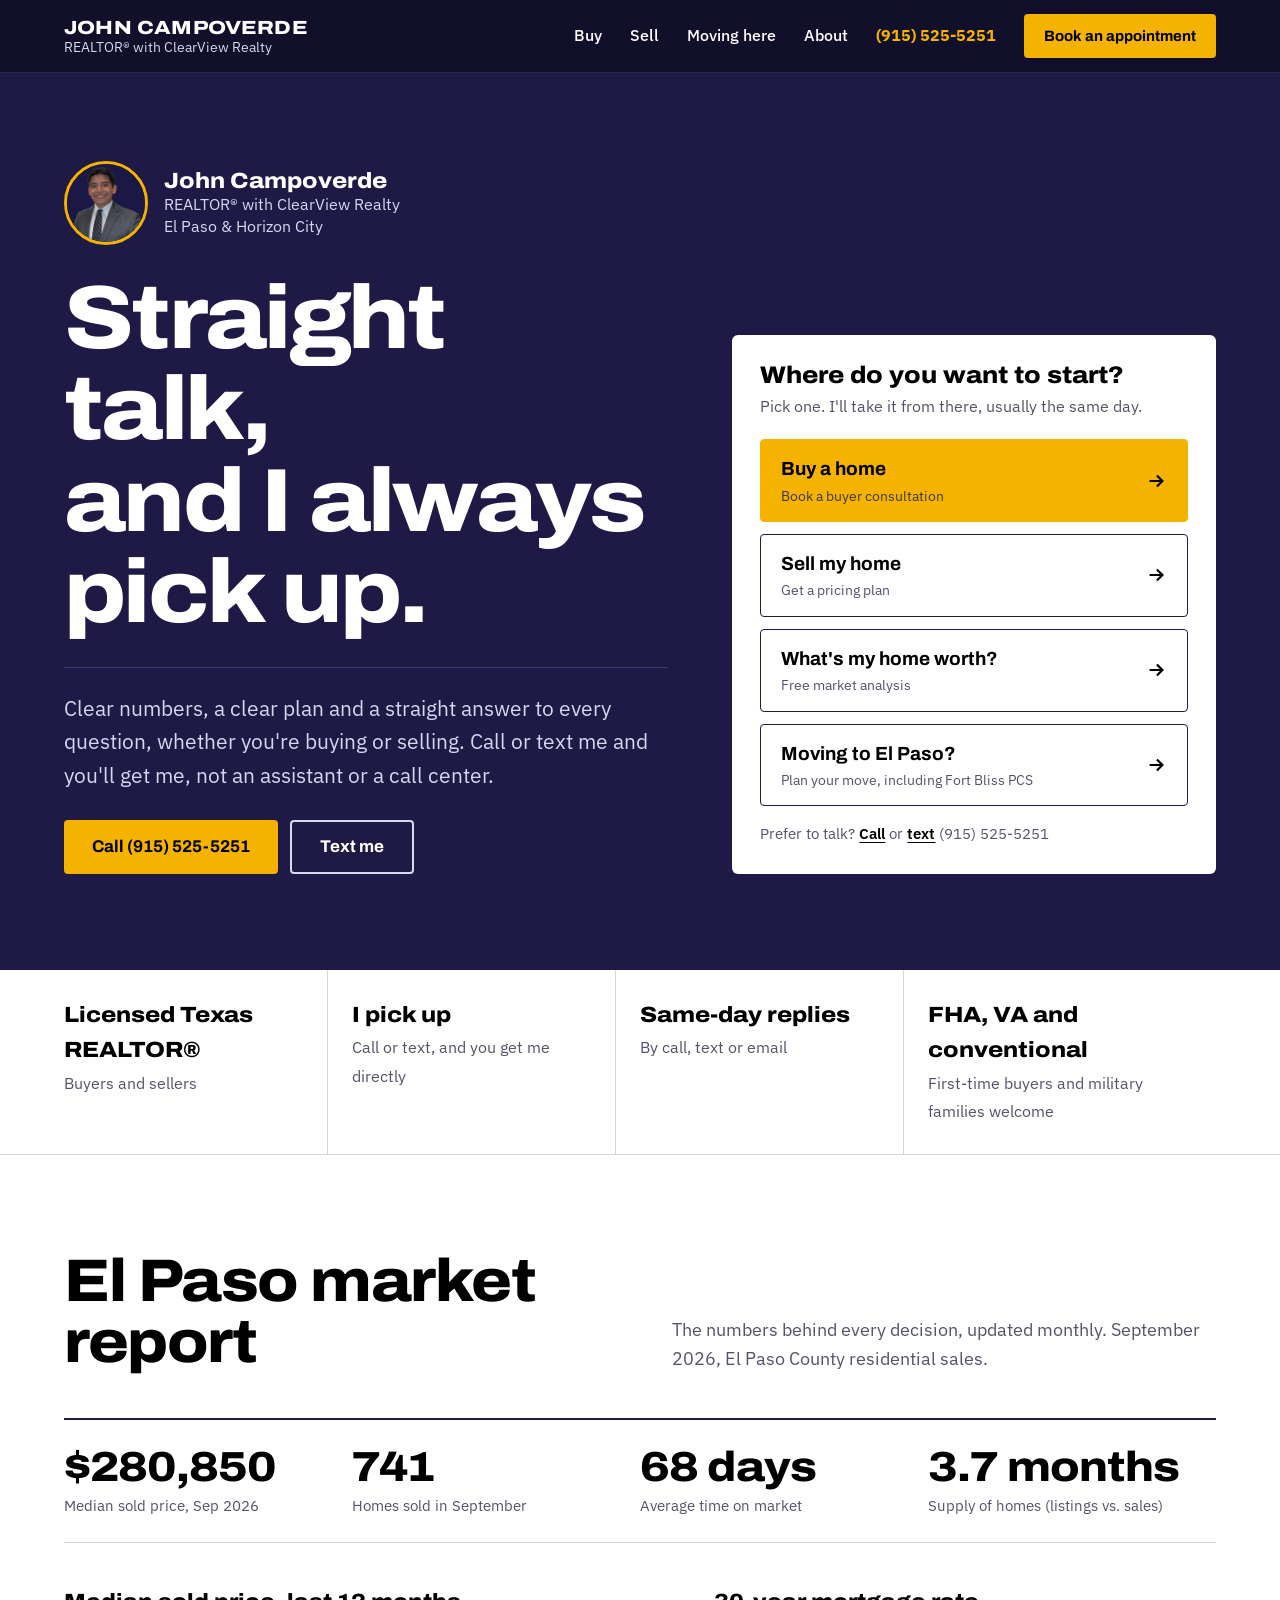
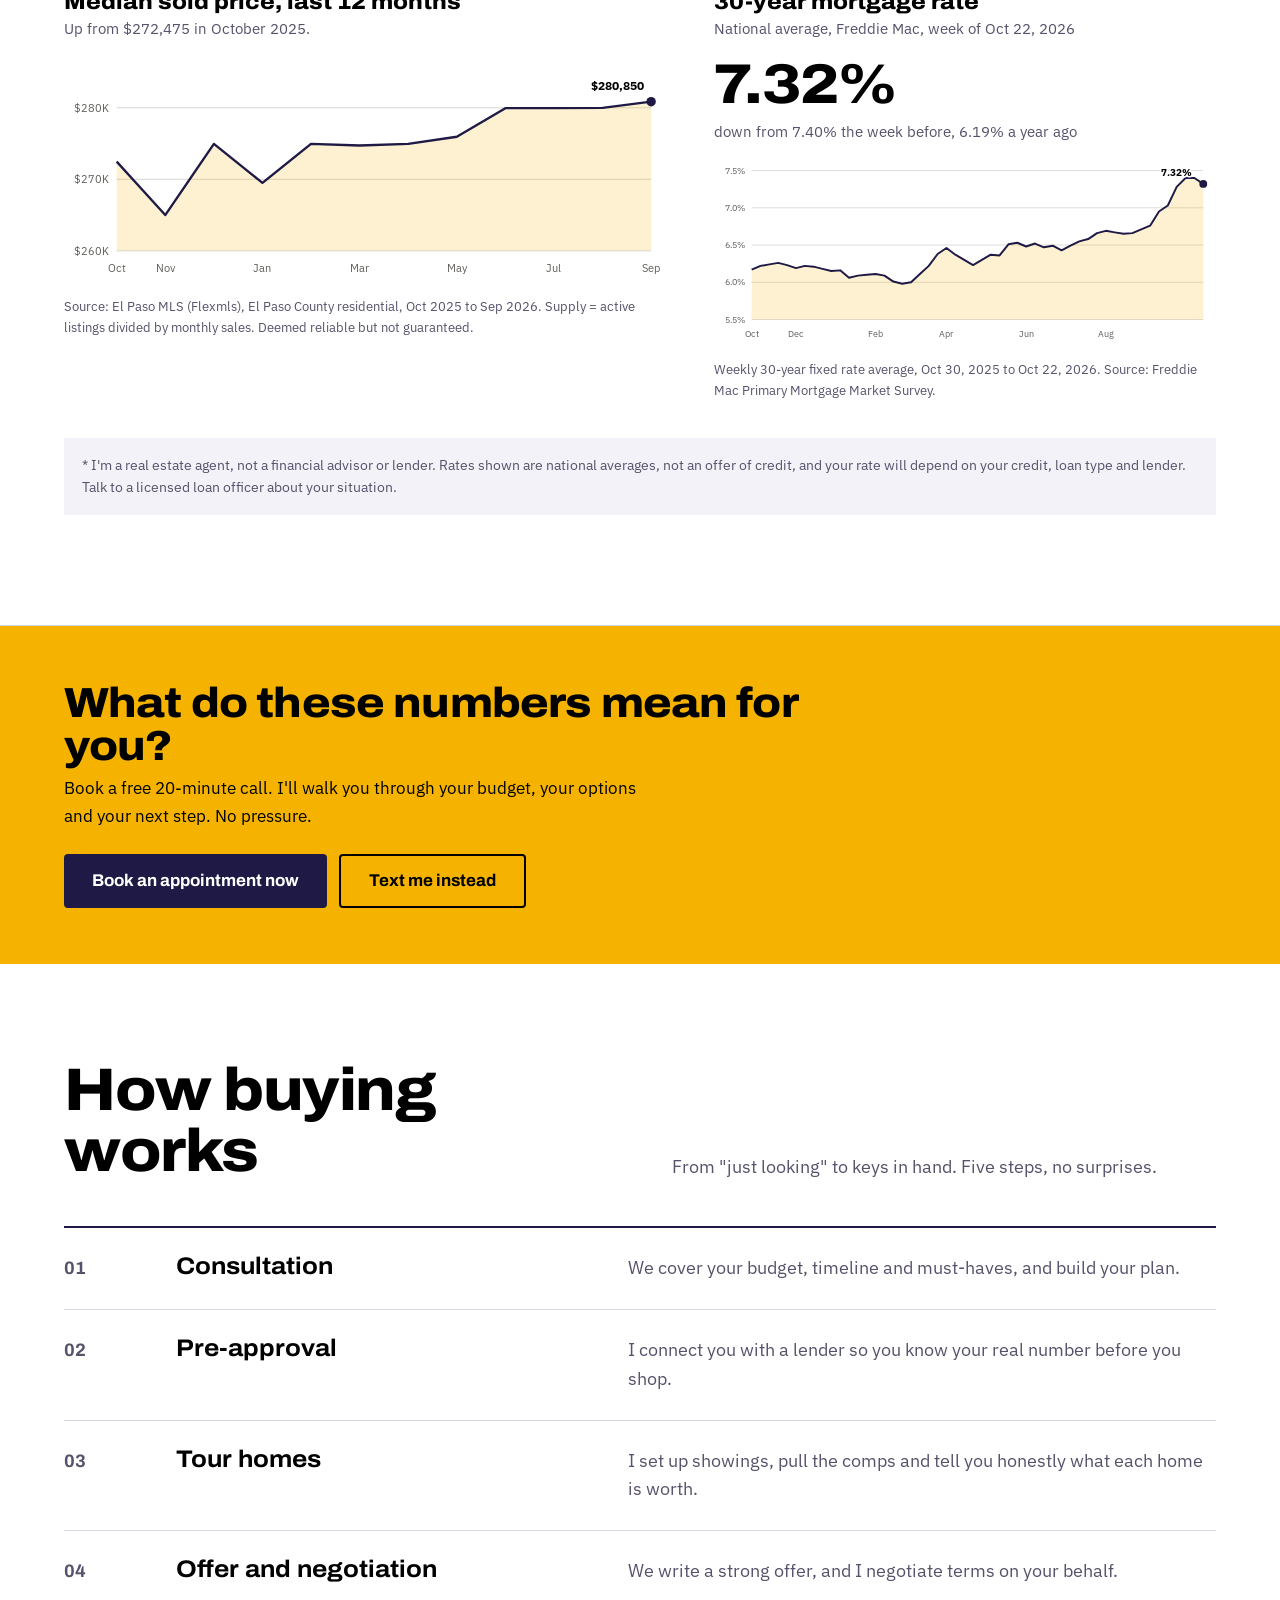
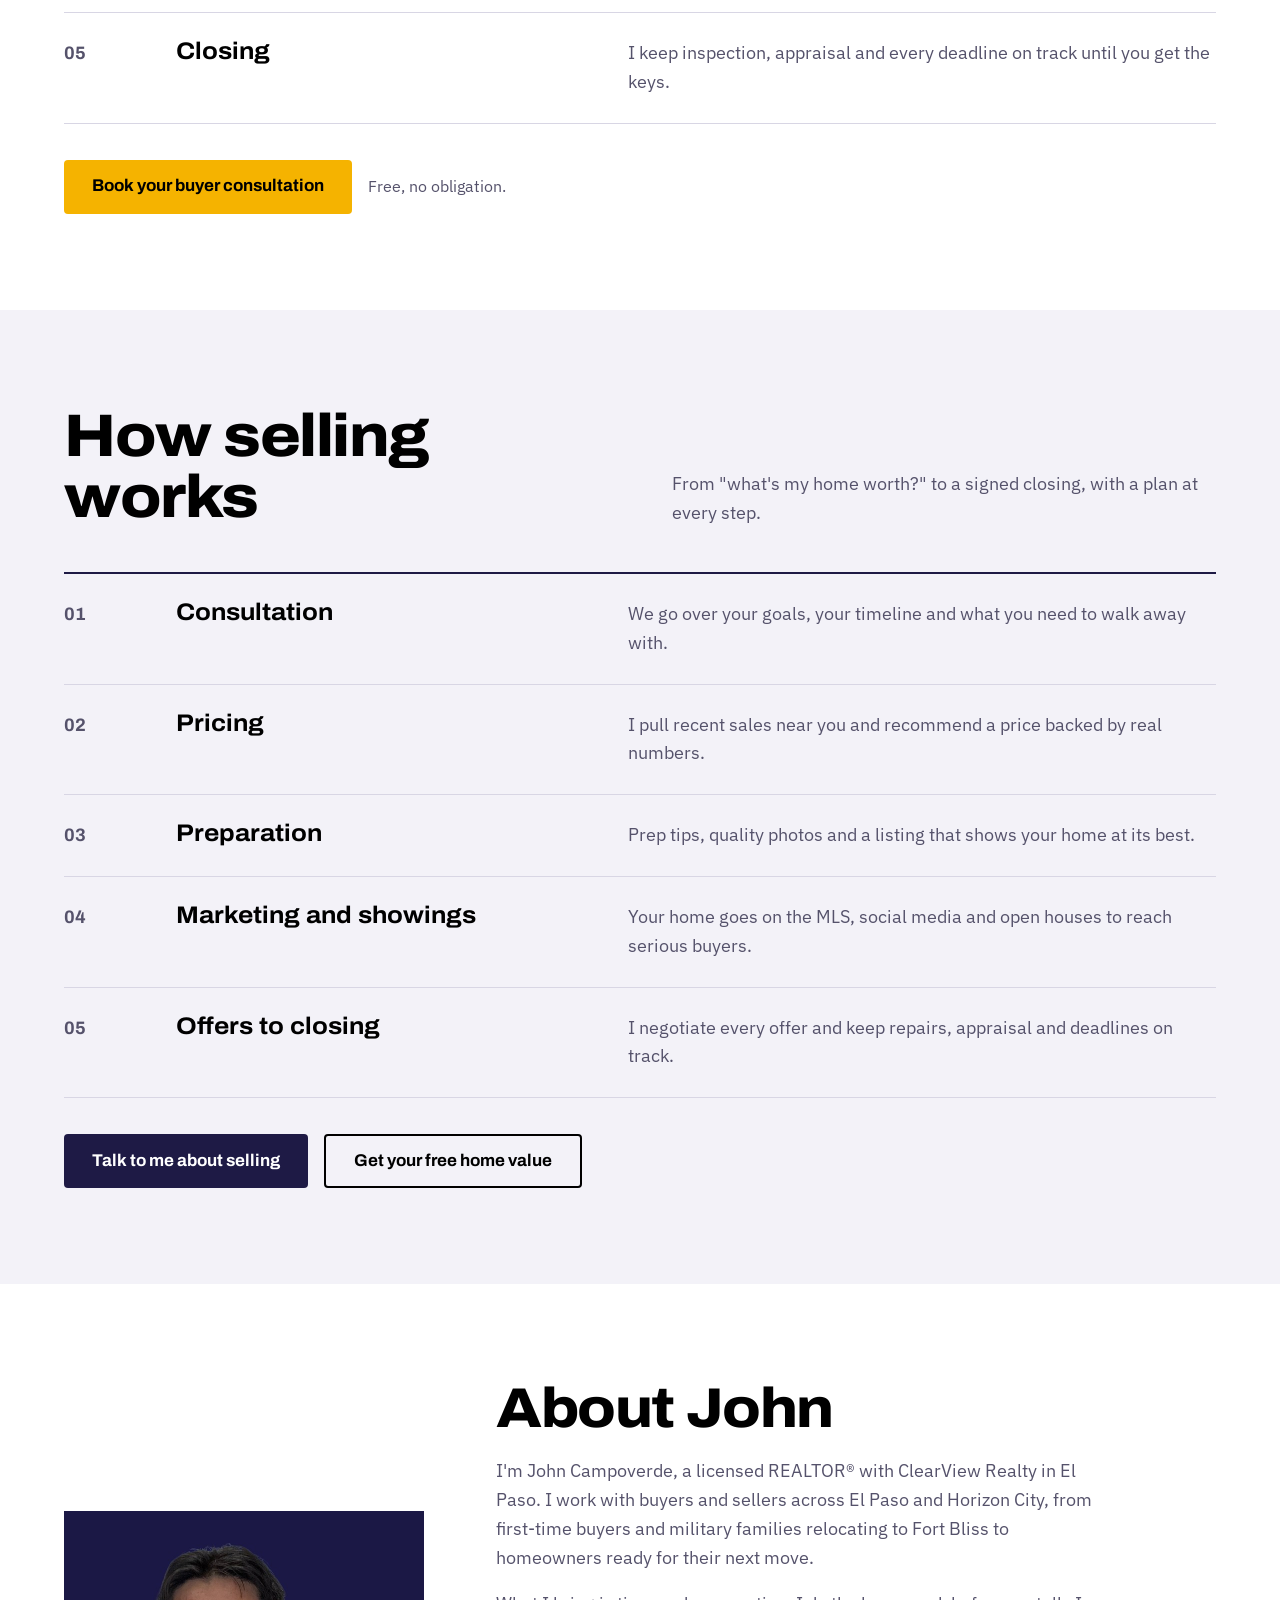
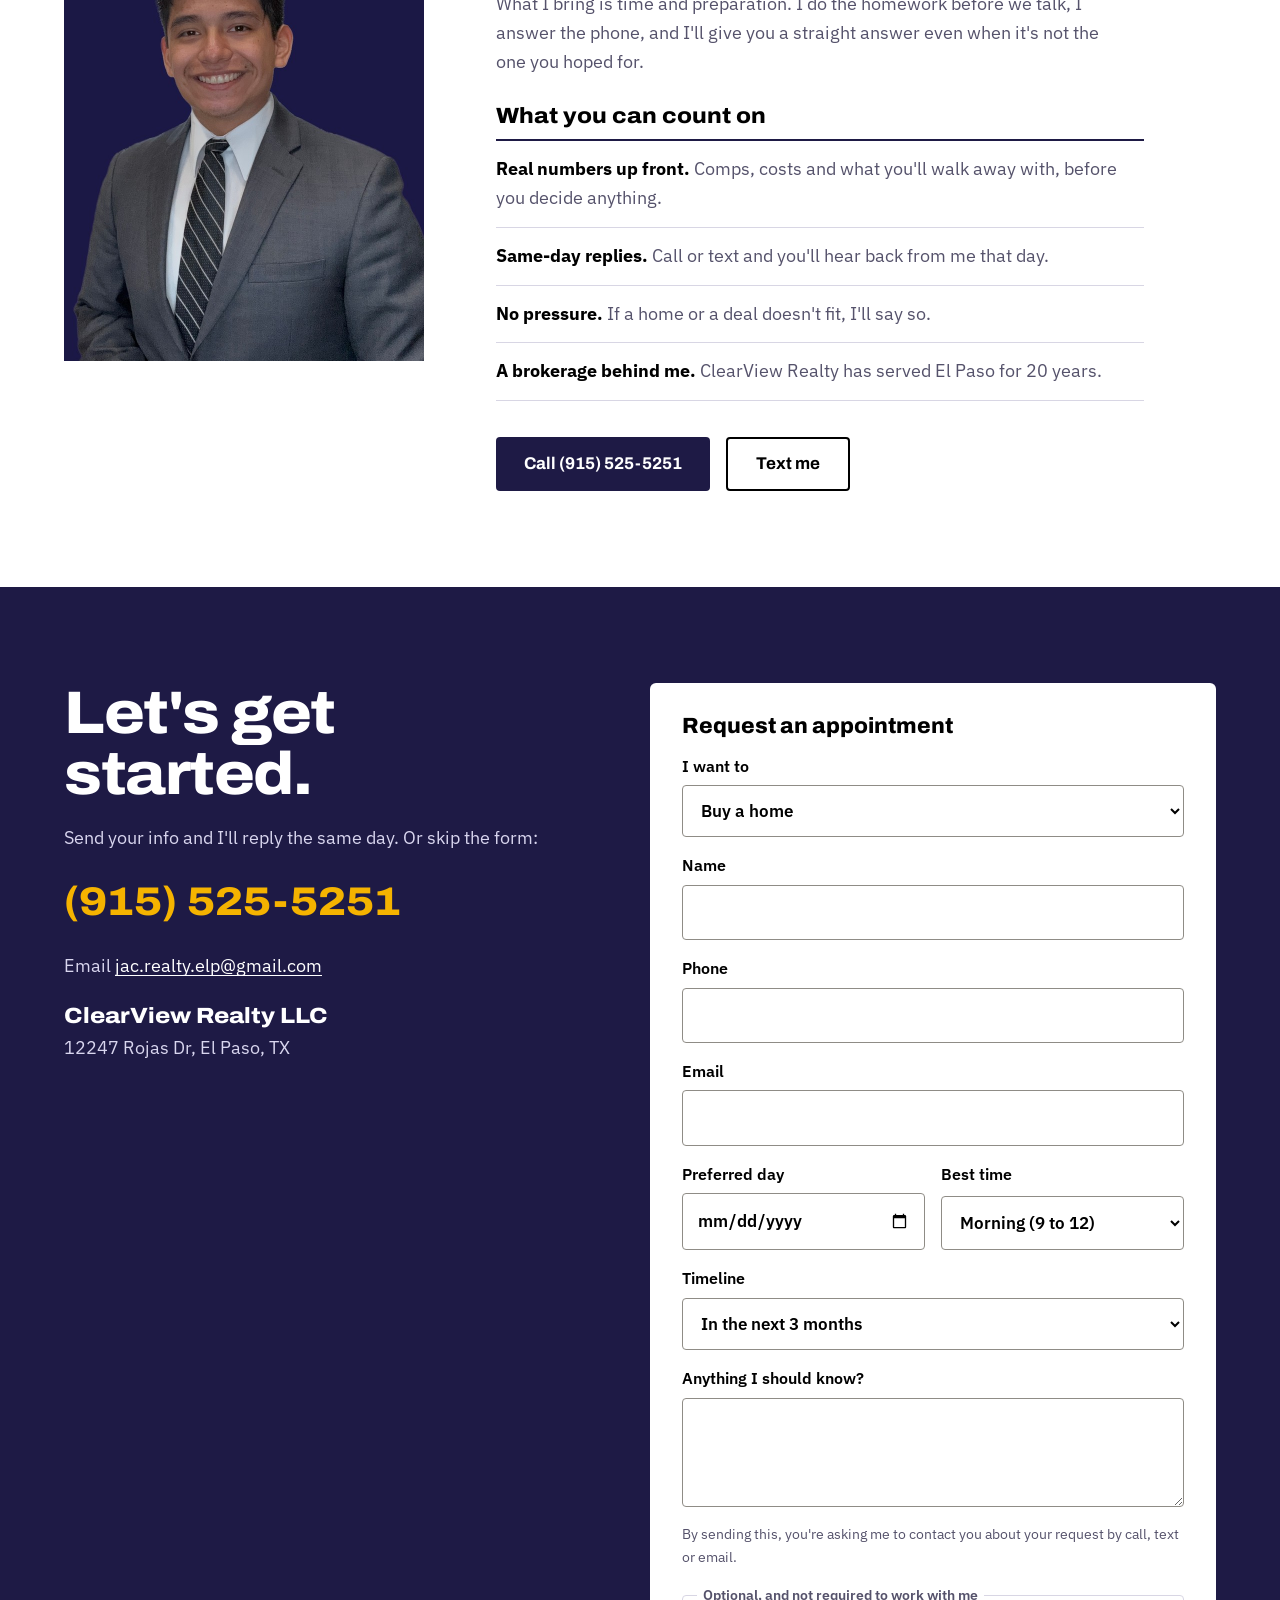
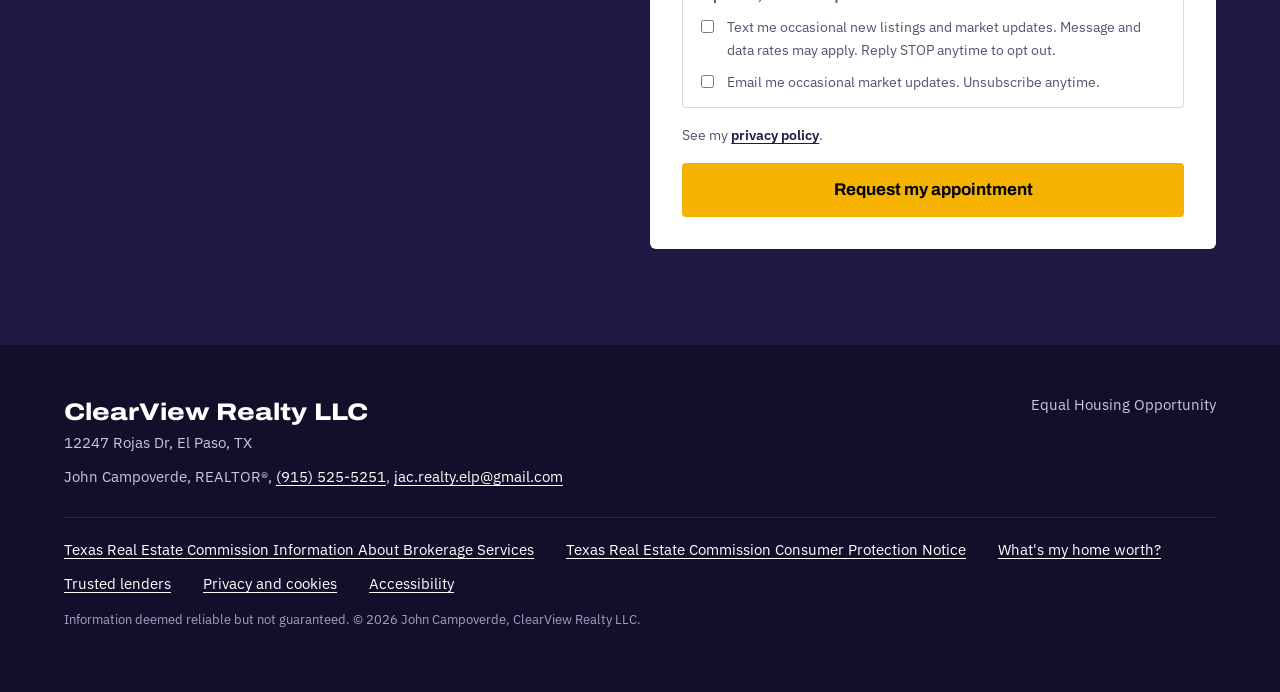
==== commit 17f9206c: "Merge pull request #3 from jacrealtyelp-oss/stage-2-pathways Stage 2: Buy, Sell and Moving to El Pas" ====
--- a/index.html
+++ b/index.html
@@ -233,9 +233,9 @@
   <div class="wrap nav">
     <a class="brand" href="#top"><strong>JOHN CAMPOVERDE</strong><span>REALTOR® with ClearView Realty</span></a>
     <nav aria-label="Main">
-      <a class="link" href="#market">Market</a>
-      <a class="link" href="#buying">Buying</a>
-      <a class="link" href="#selling">Selling</a>
+            <a class="link" href="/buy.html">Buy</a>
+      <a class="link" href="/sell.html">Sell</a>
+      <a class="link" href="/relocate.html">Moving here</a>
       <a class="link" href="#about">About</a>
       <a class="link phone-link" href="tel:+19155255251">(915) 525-5251</a>
       <a class="btn btn-go" href="#contact" data-goal="Buy a home">Book an appointment</a>
@@ -259,9 +259,10 @@
         <h2>Where do you want to start?</h2>
         <p>Pick one. I'll take it from there, usually the same day.</p>
         <div class="choices">
-          <a class="choice primary" href="#contact" data-goal="Buy a home"><span>Buy a home<small>Book a buyer consultation</small></span><svg viewBox="0 0 24 24" fill="none" stroke="currentColor" stroke-width="2.4" aria-hidden="true"><path d="M5 12h14M13 6l6 6-6 6"/></svg></a>
-          <a class="choice" href="#contact" data-goal="Sell a home"><span>Sell my home<small>Get a pricing plan</small></span><svg viewBox="0 0 24 24" fill="none" stroke="currentColor" stroke-width="2.4" aria-hidden="true"><path d="M5 12h14M13 6l6 6-6 6"/></svg></a>
+          <a class="choice primary" href="/buy.html"><span>Buy a home<small>Book a buyer consultation</small></span><svg viewBox="0 0 24 24" fill="none" stroke="currentColor" stroke-width="2.4" aria-hidden="true"><path d="M5 12h14M13 6l6 6-6 6"/></svg></a>
+          <a class="choice" href="/sell.html"><span>Sell my home<small>Get a pricing plan</small></span><svg viewBox="0 0 24 24" fill="none" stroke="currentColor" stroke-width="2.4" aria-hidden="true"><path d="M5 12h14M13 6l6 6-6 6"/></svg></a>
           <a class="choice" href="/home-value.html"><span>What's my home worth?<small>Free market analysis</small></span><svg viewBox="0 0 24 24" fill="none" stroke="currentColor" stroke-width="2.4" aria-hidden="true"><path d="M5 12h14M13 6l6 6-6 6"/></svg></a>
+          <a class="choice" href="/relocate.html"><span>Moving to El Paso?<small>Plan your move, including Fort Bliss PCS</small></span><svg viewBox="0 0 24 24" fill="none" stroke="currentColor" stroke-width="2.4" aria-hidden="true"><path d="M5 12h14M13 6l6 6-6 6"/></svg></a>
         </div>
         <p class="call">Prefer to talk? <a href="tel:+19155255251">Call</a> or <a href="sms:+19155255251">text</a> (915) 525-5251</p>
       </div>
@@ -338,7 +339,7 @@
         <li><h3>Closing</h3><p>I keep inspection, appraisal and every deadline on track until you get the keys.</p></li>
       </ol>
       <div class="after">
-        <a class="btn btn-go" href="#contact" data-goal="Buy a home">Book your buyer consultation</a>
+        <a class="btn btn-go" href="/buy.html">Book your buyer consultation</a>
         <span>Free, no obligation.</span>
       </div>
     </div>
@@ -358,8 +359,8 @@
         <li><h3>Offers to closing</h3><p>I negotiate every offer and keep repairs, appraisal and deadlines on track.</p></li>
       </ol>
       <div class="after">
-        <a class="btn btn-black" href="/home-value.html">Get your free home value</a>
-        <span>Based on recent sales near you.</span>
+        <a class="btn btn-black" href="/sell.html">Talk to me about selling</a>
+        <a class="btn btn-line" href="/home-value.html">Get your free home value</a>
       </div>
     </div>
   </section>
@@ -392,9 +393,10 @@
         <p>Email <a href="mailto:jac.realty.elp@gmail.com">jac.realty.elp@gmail.com</a></p>
         <p><span style="display:block;font-family:Archivo,sans-serif;font-stretch:112%;font-weight:800;font-size:22px;color:#fff">ClearView Realty LLC</span>12247 Rojas Dr, El Paso, TX</p>
       </div>
-      <form name="contact" method="POST" action="/thanks.html" data-netlify="true" netlify-honeypot="bot-field">
+      <form name="contact" method="POST" action="/thanks.html" data-netlify="true" netlify-honeypot="bot-field" data-lead-type="general">
         <h3>Request an appointment</h3>
         <input type="hidden" name="form-name" value="contact">
+        <input type="hidden" name="landing-page"><input type="hidden" name="first-visit"><input type="hidden" name="referrer"><input type="hidden" name="source-page"><input type="hidden" name="utm-source"><input type="hidden" name="utm-medium"><input type="hidden" name="utm-campaign">
         <p class="hidden"><label>Leave this empty <input name="bot-field"></label></p>
         <label>I want to
           <select name="goal" id="goal">
@@ -402,6 +404,8 @@
             <option>Sell a home</option>
             <option>Find out what my home is worth</option>
             <option>Buy and sell</option>
+            <option>Move to El Paso</option>
+            <option>Something else</option>
           </select>
         </label>
         <label>Name <input name="name" autocomplete="name" required></label>
@@ -525,5 +529,6 @@
   io.observe(market);
 })();
 </script>
+<script src="/js/lead.js" defer></script>
 </body>
 </html>
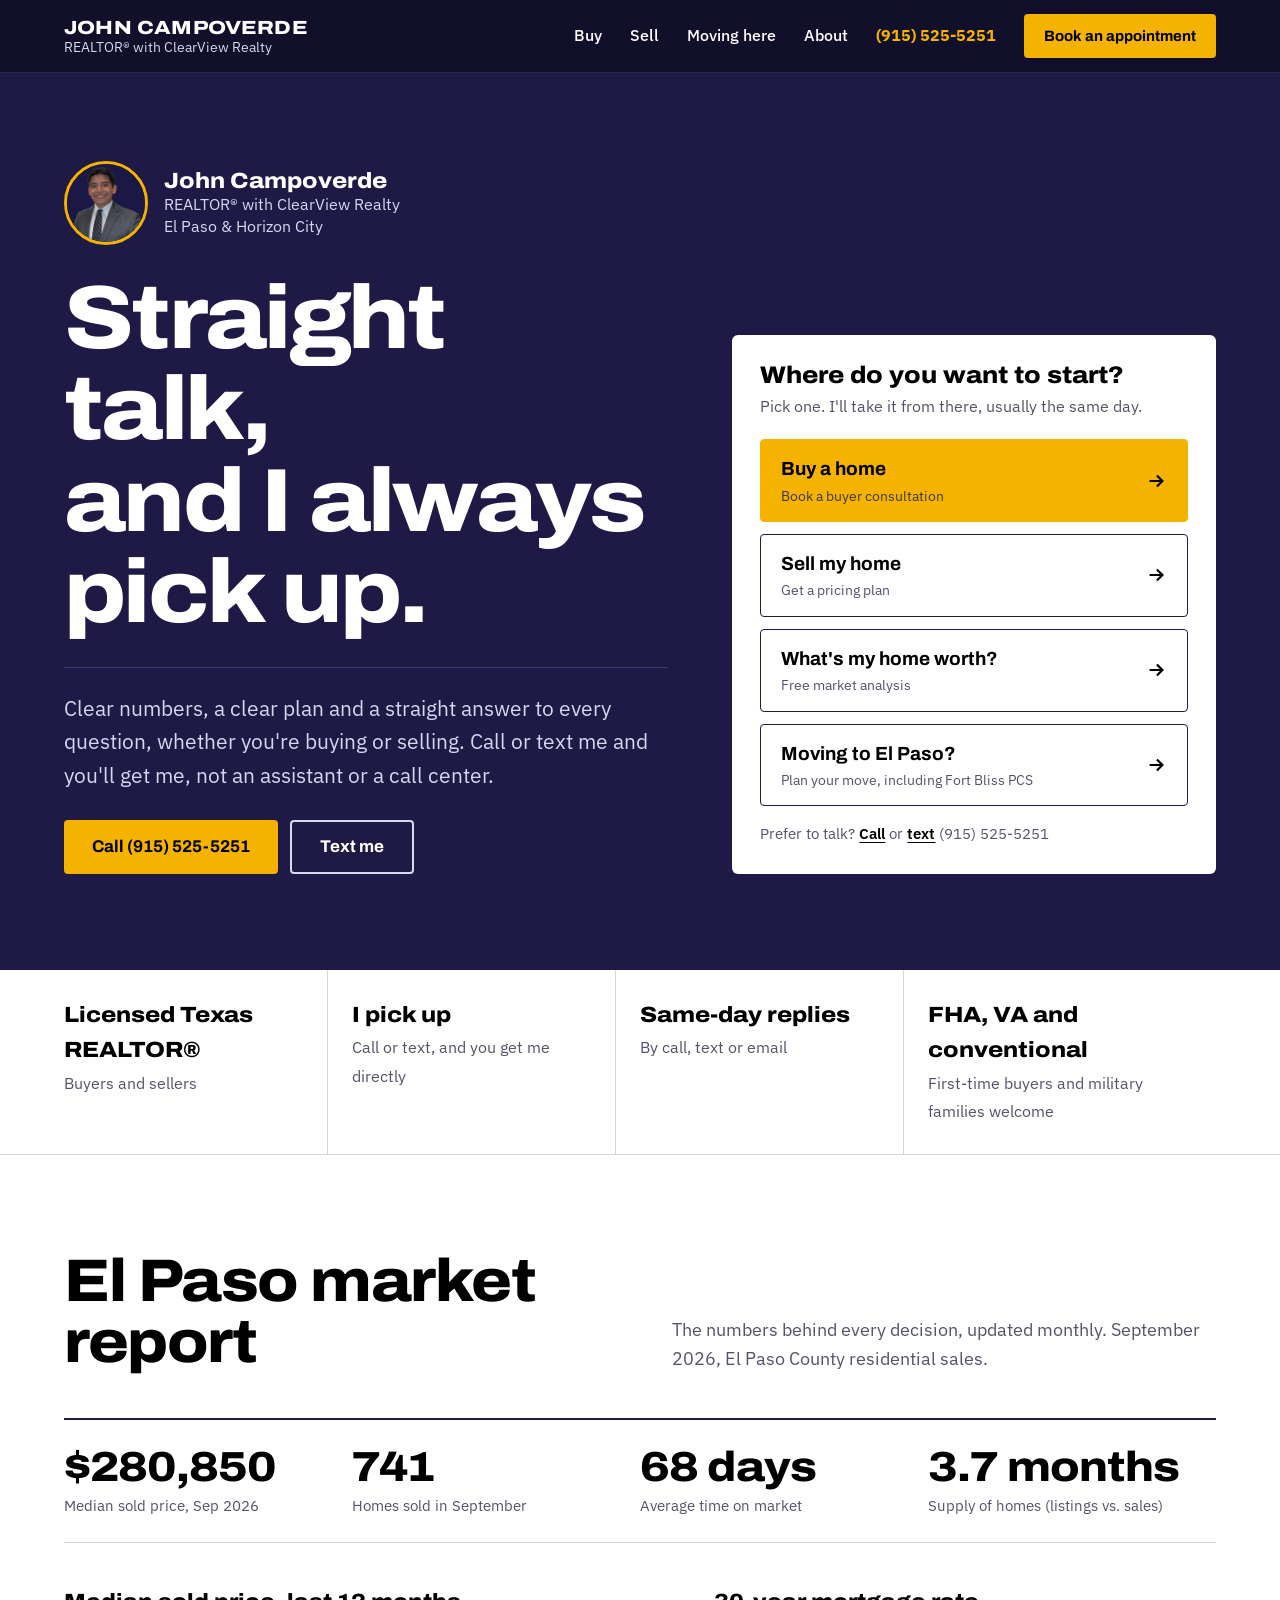
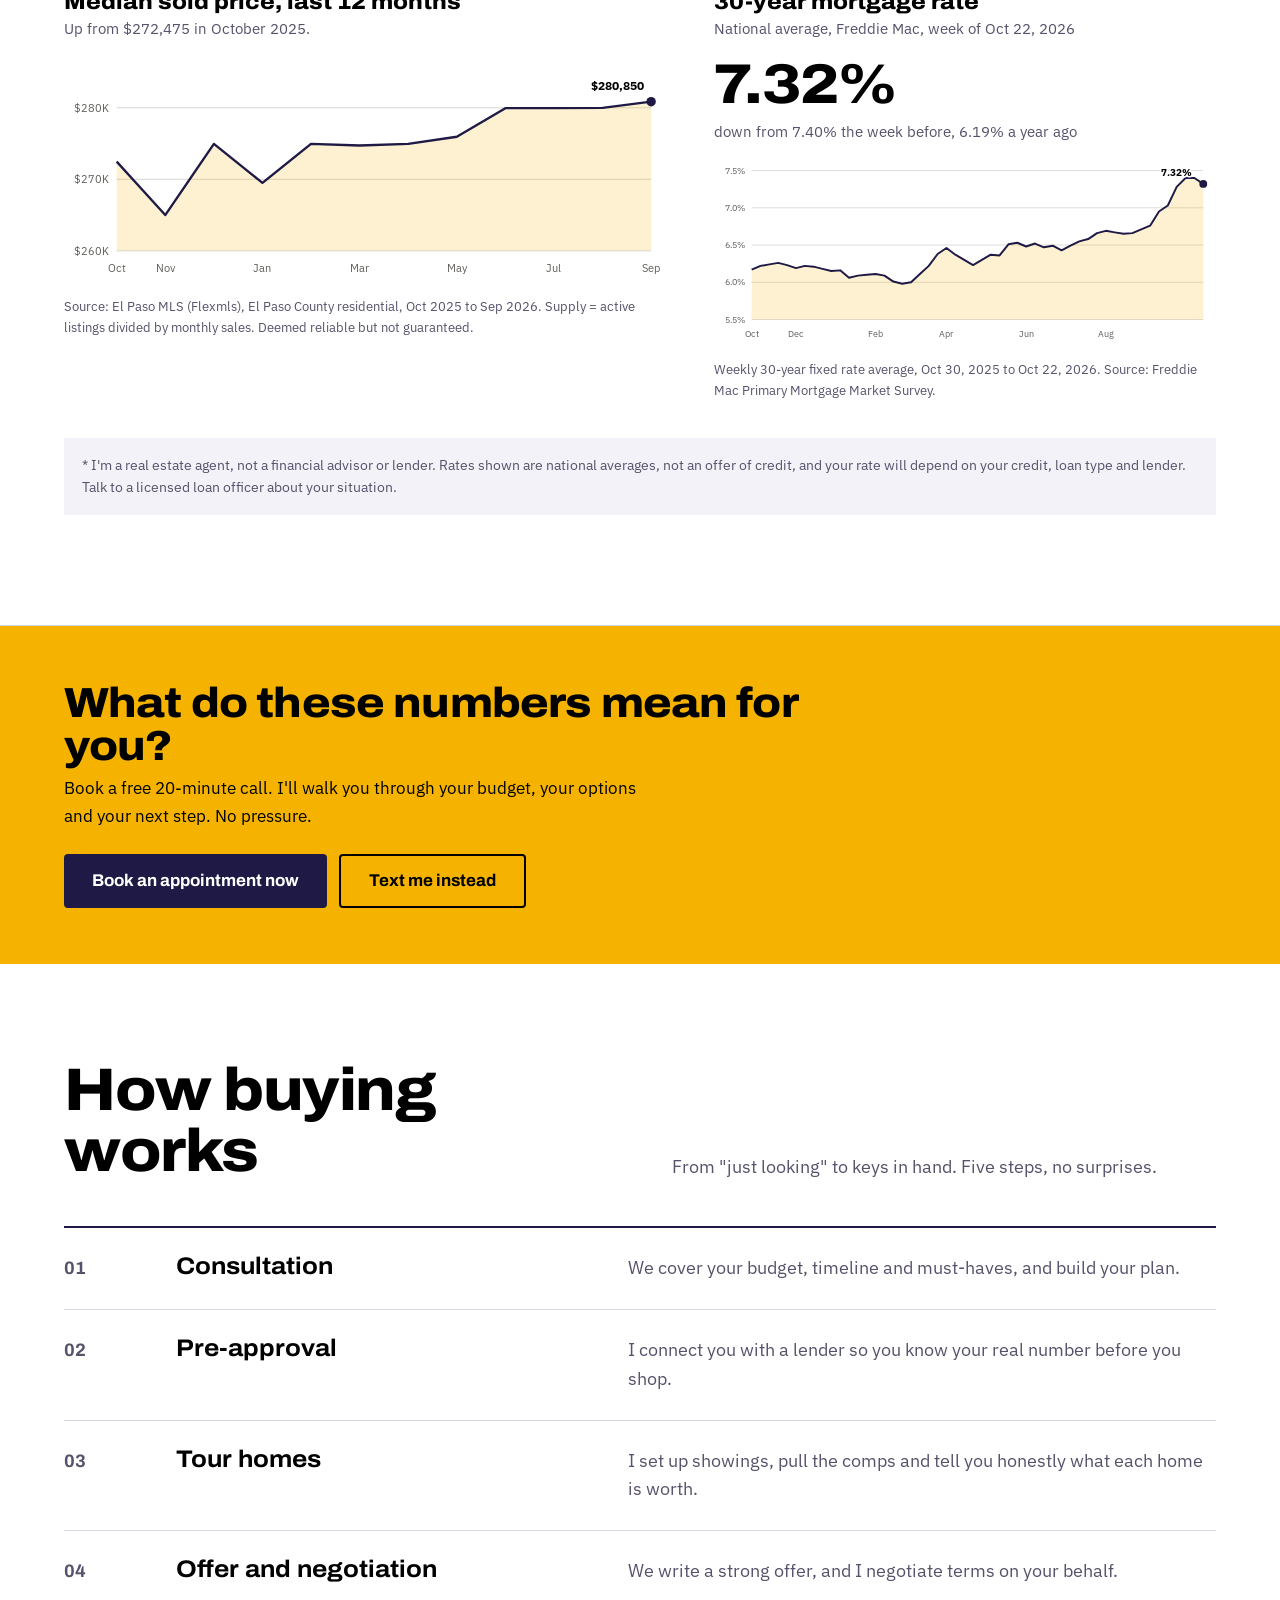
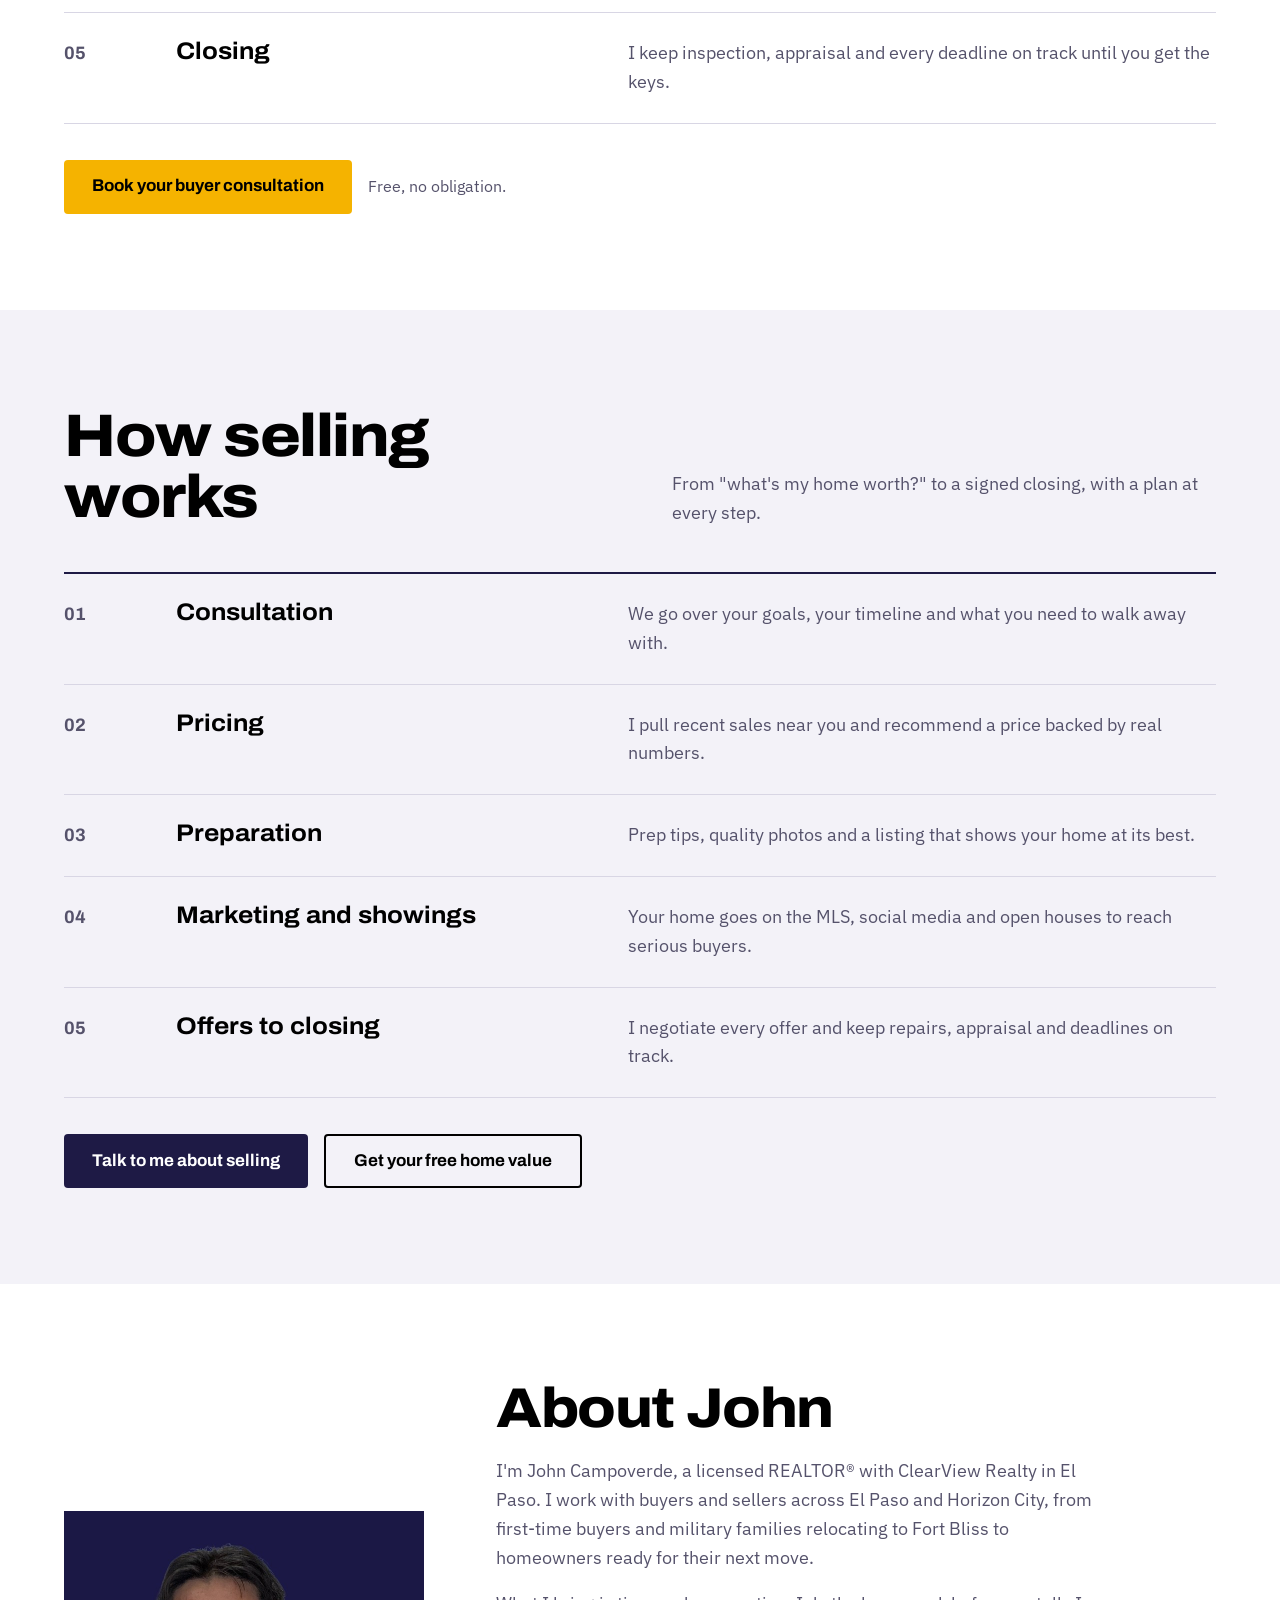
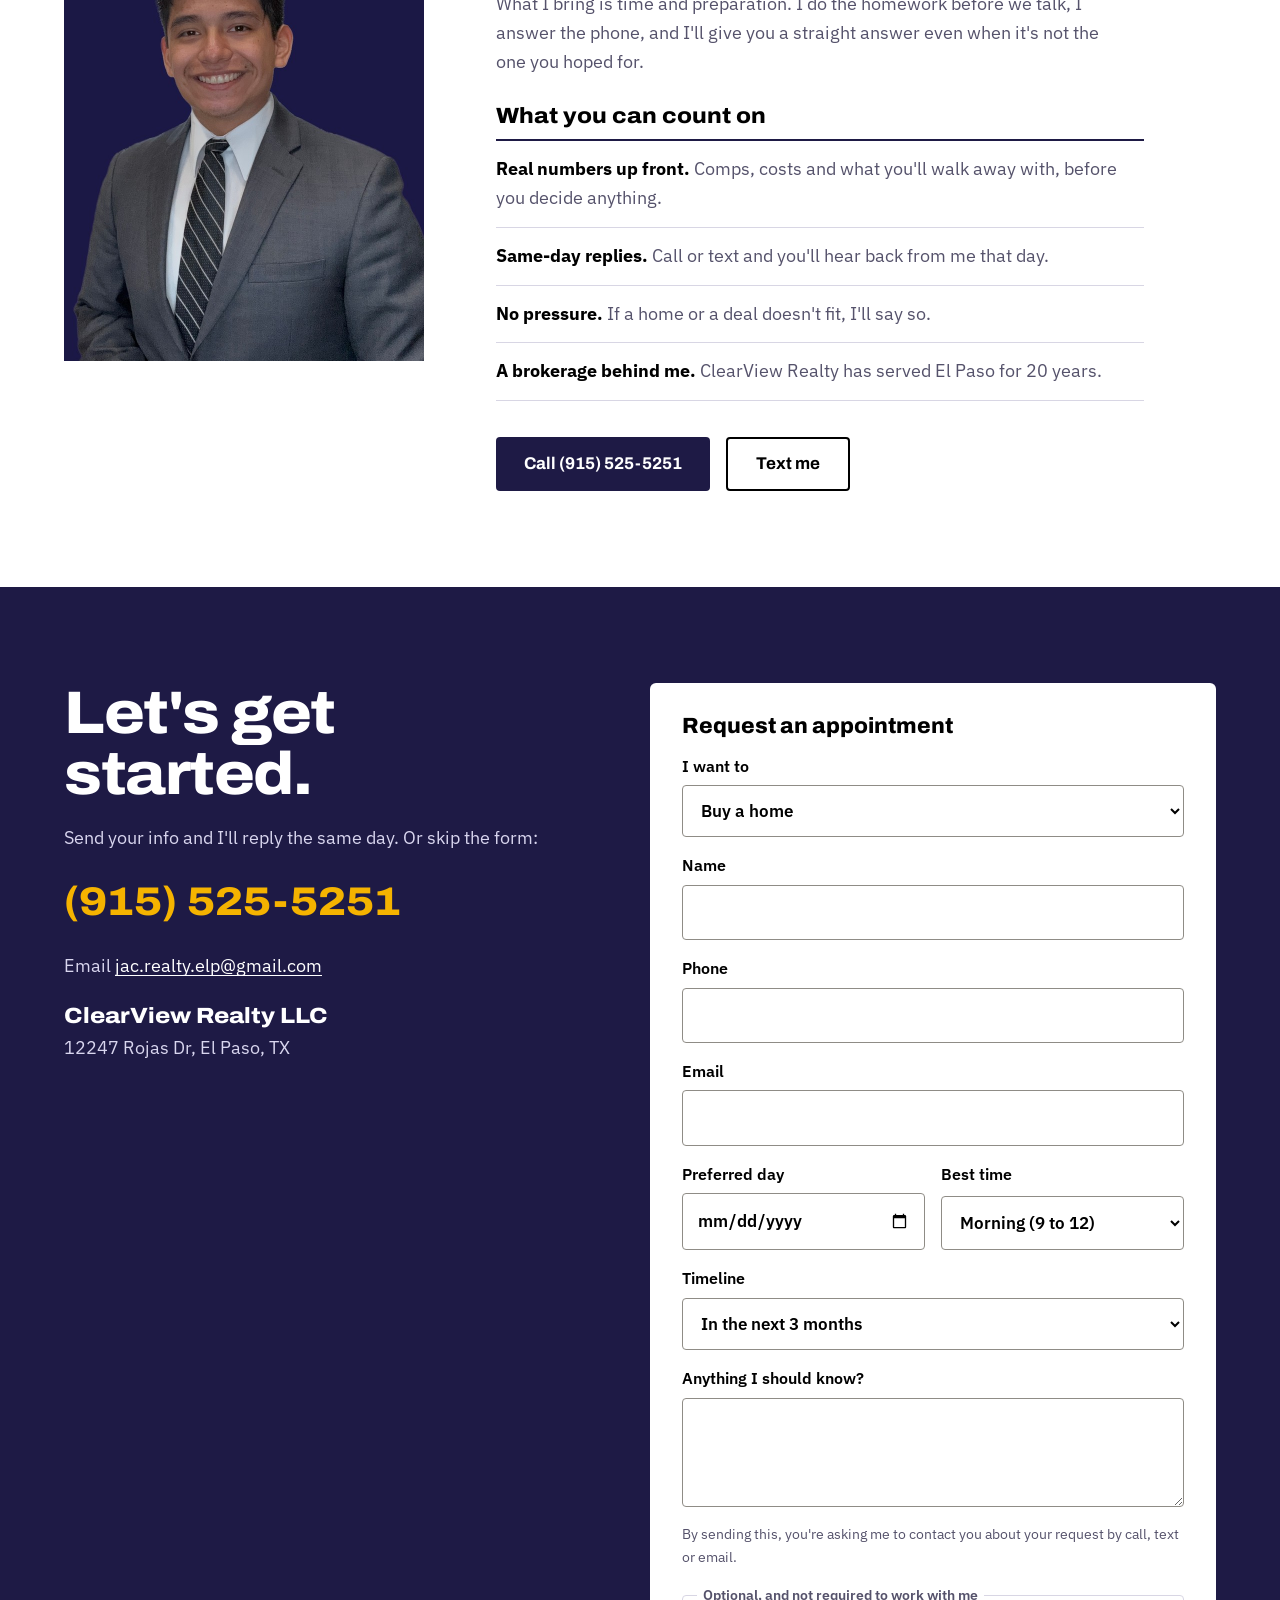
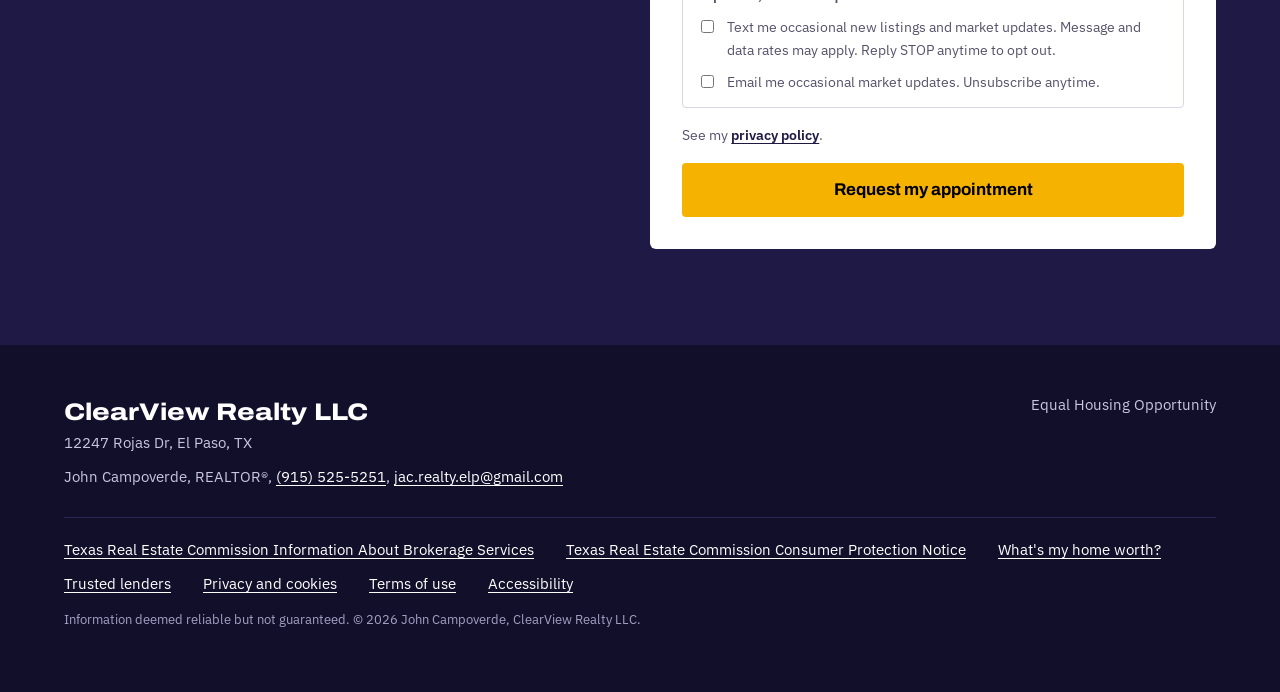
==== commit f112ac58: "Add Terms of Use page - terms.html: no agency without a written agreement, info deemed reliable,   n" ====
--- a/index.html
+++ b/index.html
@@ -396,7 +396,7 @@
       <form name="contact" method="POST" action="/thanks.html" data-netlify="true" netlify-honeypot="bot-field" data-lead-type="general">
         <h3>Request an appointment</h3>
         <input type="hidden" name="form-name" value="contact">
-        <input type="hidden" name="landing-page"><input type="hidden" name="first-visit"><input type="hidden" name="referrer"><input type="hidden" name="source-page"><input type="hidden" name="utm-source"><input type="hidden" name="utm-medium"><input type="hidden" name="utm-campaign">
+        <input type="hidden" name="landing-page"><input type="hidden" name="first-visit"><input type="hidden" name="came-from"><input type="hidden" name="source-page"><input type="hidden" name="utm-source"><input type="hidden" name="utm-medium"><input type="hidden" name="utm-campaign">
         <p class="hidden"><label>Leave this empty <input name="bot-field"></label></p>
         <label>I want to
           <select name="goal" id="goal">
@@ -459,6 +459,7 @@
       <a href="/home-value.html">What's my home worth?</a>
       <a href="/lenders.html">Trusted lenders</a>
       <a href="/privacy.html">Privacy and cookies</a>
+      <a href="/terms.html">Terms of use</a>
       <a href="/accessibility.html">Accessibility</a>
     </div>
     <p class="legal">Information deemed reliable but not guaranteed. © 2026 John Campoverde, ClearView Realty LLC.</p>
